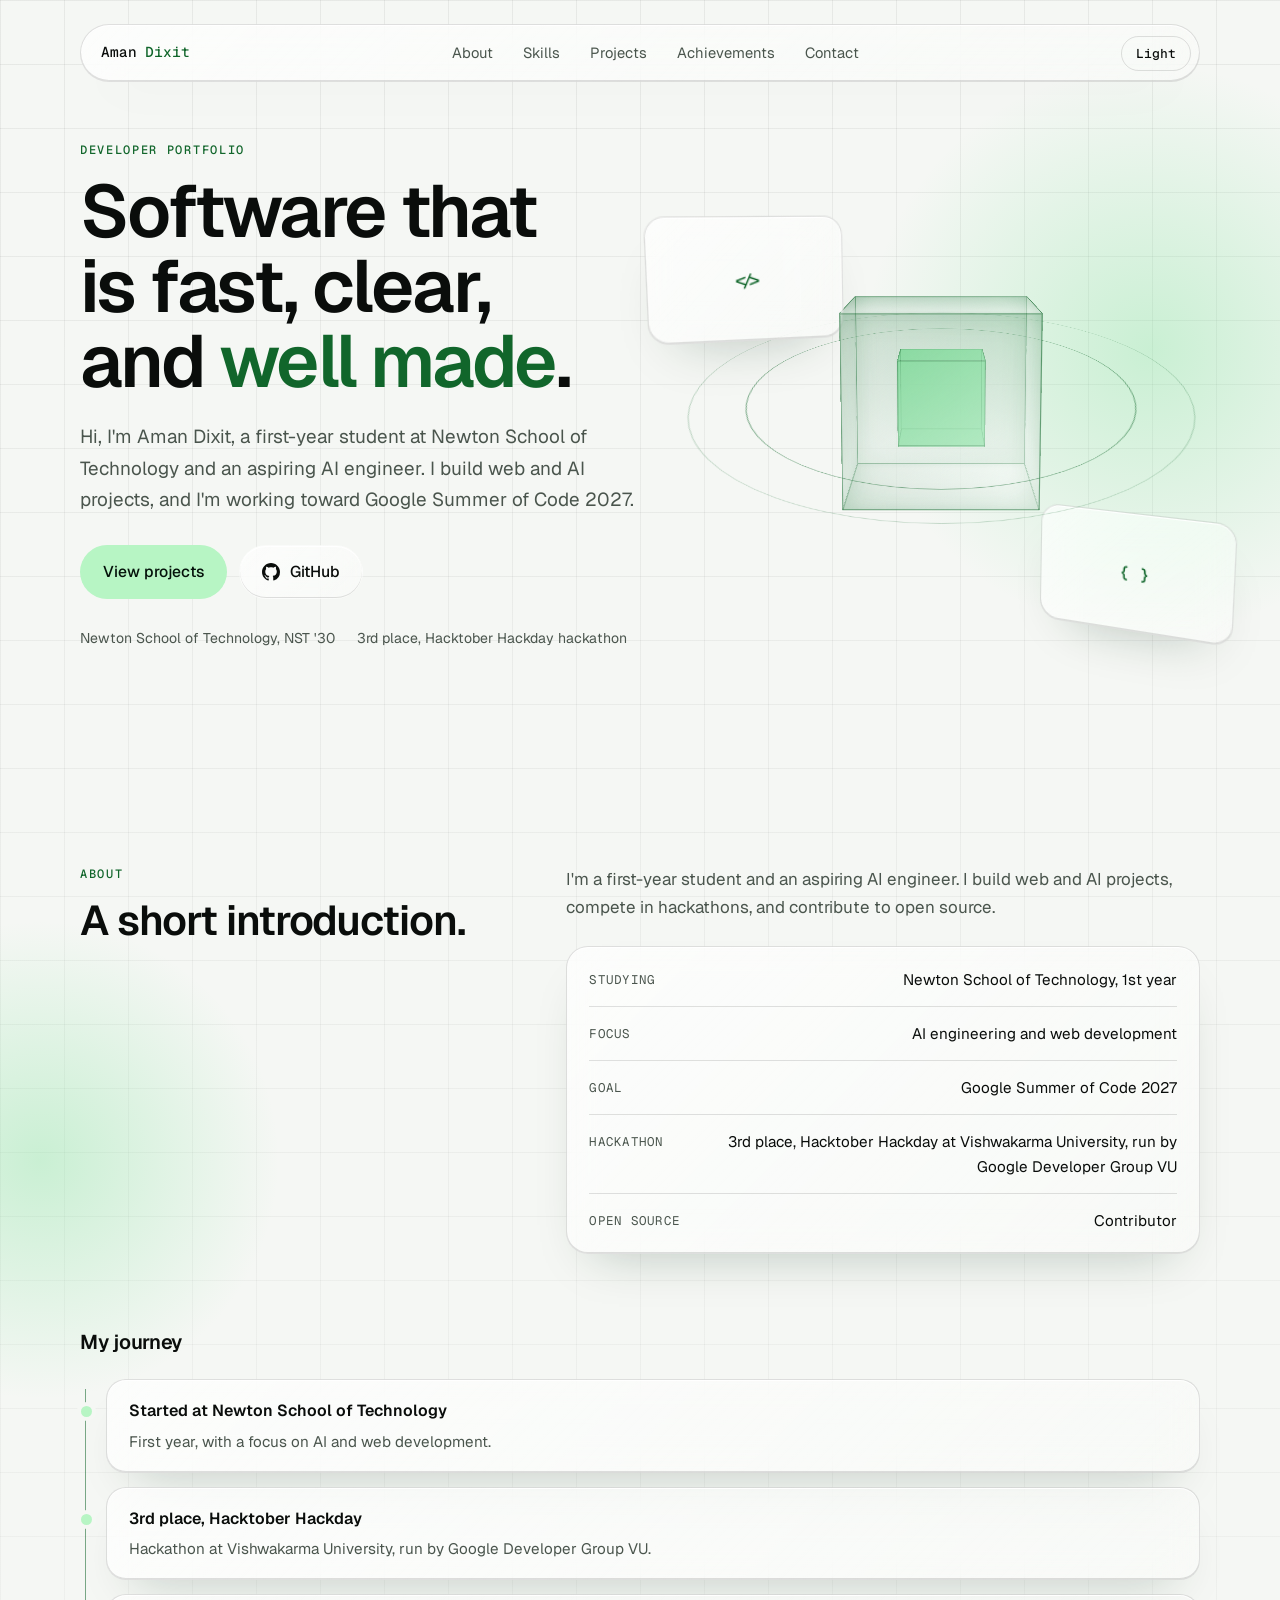
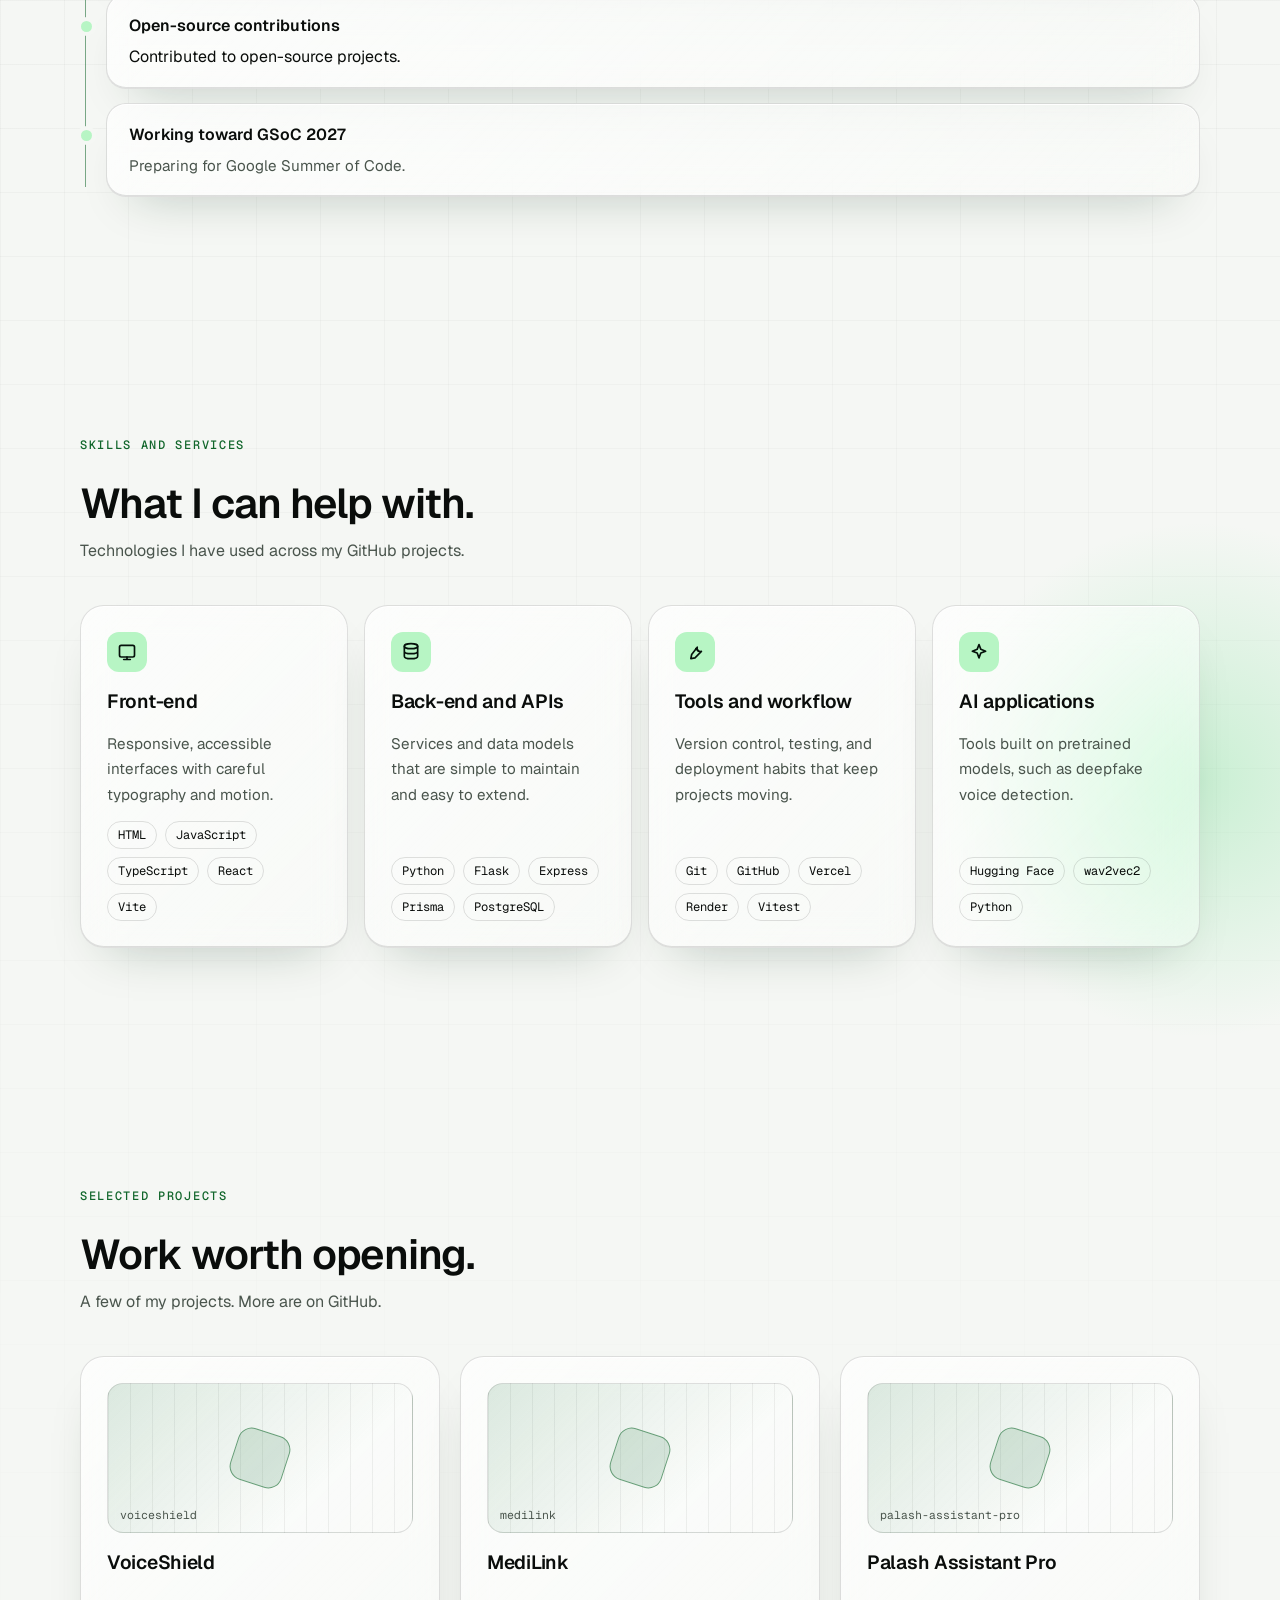
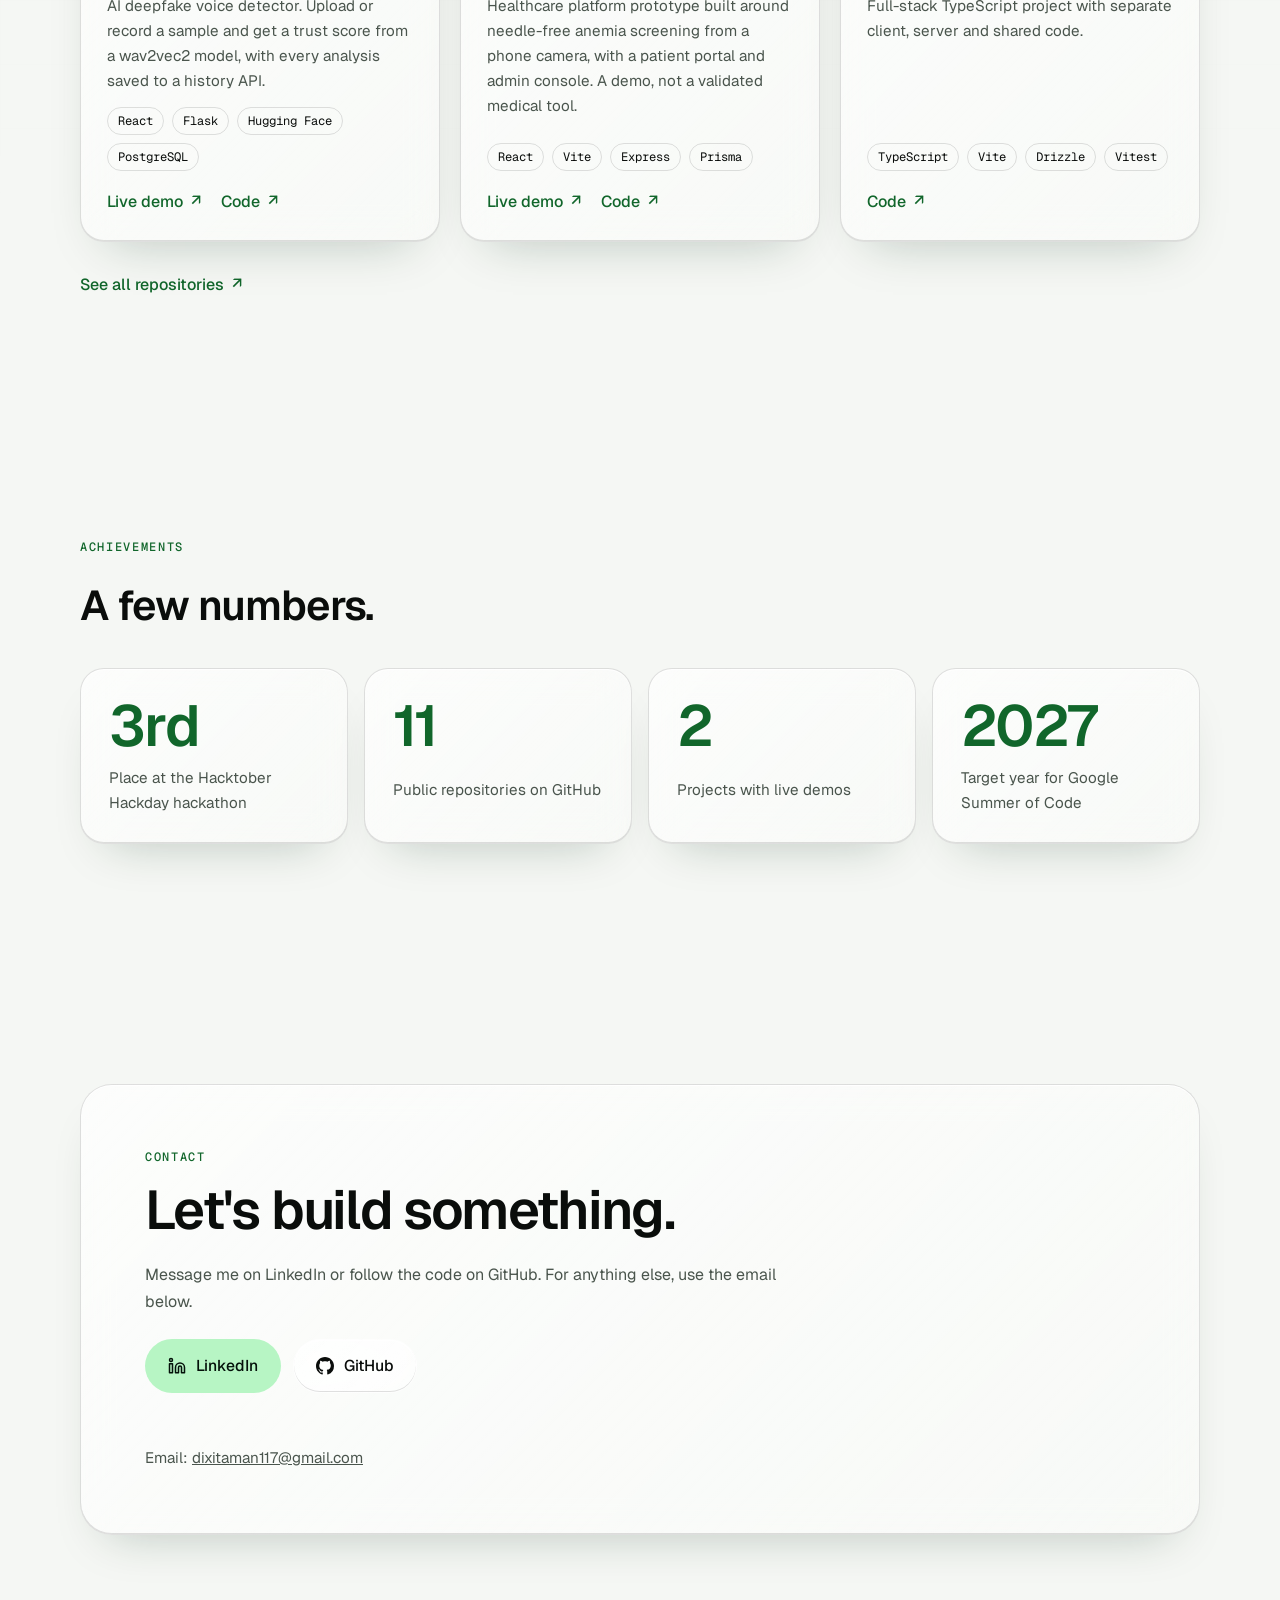
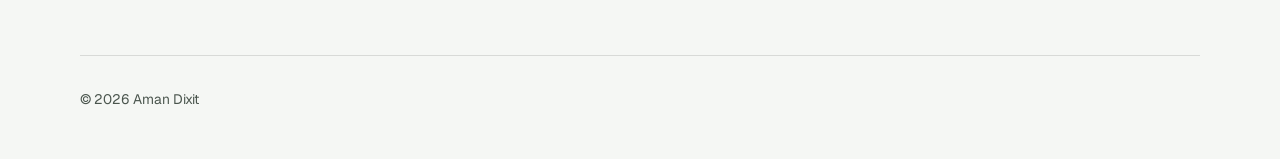
==== portfolio.html @ 1c00f81f "portfolio.html added" ====
<!doctype html><html><head><meta charset=utf8><meta name=viewport content="width=device-width,initial-scale=1,viewport-fit=cover"><style>:root{color-scheme:light;box-sizing:border-box;padding-top:env(safe-area-inset-top,0px);padding-bottom:env(safe-area-inset-bottom,0px)}html{scroll-padding-top:env(safe-area-inset-top,0px)}body{margin:0;padding:0;font:14px -apple-system,BlinkMacSystemFont,sans-serif;background:#fff;color:#000}img{max-width:100%}[hidden]:not([hidden=until-found i]){display:none!important}</style></head><body>
<title>am4ncodes Portfolio</title>
<meta name="claude:viewport-fit-sides" content="cover">
<link rel="preconnect" href="https://fonts.googleapis.com">
<link rel="preconnect" href="https://fonts.gstatic.com" crossorigin>
<link rel="stylesheet" href="https://fonts.googleapis.com/css2?family=Geist:wght@400;500;600;700&family=Geist+Mono:wght@400;500&display=swap">
<style>
/* Layout: sticky glass pill nav; hero with copy left and a 3D glass-cube scene right; then about, skills, projects, contact. Dark-first, light theme via tokens. */
:root{
  --bg:#060807; --fg:#f2f5f1; --muted:#a3ada5; --line:rgba(255,255,255,.1);
  --accent:#b7f5c4; --accent-ink:#b7f5c4; --on-accent:#04110a;
  --glass-a:rgba(255,255,255,.09); --glass-b:rgba(255,255,255,.03); --glass-line:rgba(255,255,255,.14);
  --glass-solid:#111513; --spec:rgba(255,255,255,.22); --shadow:rgba(0,0,0,.7);
  --cube-a:rgba(183,245,196,.16); --cube-b:rgba(255,255,255,.03); --edge:rgba(183,245,196,.6); --core:rgba(183,245,196,.5);
  --blob:rgba(183,245,196,.16); --grid:rgba(255,255,255,.045);
  --font-display:"Geist",system-ui,-apple-system,"Segoe UI",Roboto,sans-serif;
  --font-body:"Geist",system-ui,-apple-system,"Segoe UI",Roboto,sans-serif;
  --font-mono:"Geist Mono",ui-monospace,SFMono-Regular,Menlo,Consolas,monospace;
  color-scheme:dark;
}
@media (prefers-color-scheme: light){
  :root:not([data-theme="dark"]){
    --bg:#f5f7f4; --fg:#0a0d0b; --muted:#4a554d; --line:rgba(10,13,11,.12);
    --accent:#b7f5c4; --accent-ink:#11662b; --on-accent:#04110a;
    --glass-a:rgba(255,255,255,.72); --glass-b:rgba(255,255,255,.36); --glass-line:rgba(10,13,11,.12);
    --glass-solid:#ffffff; --spec:rgba(255,255,255,.95); --shadow:rgba(10,50,25,.28);
    --cube-a:rgba(20,110,50,.14); --cube-b:rgba(255,255,255,.55); --edge:rgba(17,102,43,.55); --core:rgba(120,225,150,.6);
    --blob:rgba(120,225,150,.35); --grid:rgba(10,13,11,.06);
    color-scheme:light;
  }
}
:root[data-theme="light"]{
  --bg:#f5f7f4; --fg:#0a0d0b; --muted:#4a554d; --line:rgba(10,13,11,.12);
  --accent:#b7f5c4; --accent-ink:#11662b; --on-accent:#04110a;
  --glass-a:rgba(255,255,255,.72); --glass-b:rgba(255,255,255,.36); --glass-line:rgba(10,13,11,.12);
  --glass-solid:#ffffff; --spec:rgba(255,255,255,.95); --shadow:rgba(10,50,25,.28);
  --cube-a:rgba(20,110,50,.14); --cube-b:rgba(255,255,255,.55); --edge:rgba(17,102,43,.55); --core:rgba(120,225,150,.6);
  --blob:rgba(120,225,150,.35); --grid:rgba(10,13,11,.06);
  color-scheme:light;
}

*,*::before,*::after{box-sizing:border-box}
html{scroll-padding-top:96px}
@media (prefers-reduced-motion:no-preference){html{scroll-behavior:smooth}}
body{
  margin:0; position:relative; background:var(--bg); color:var(--fg);
  font:400 1rem/1.65 var(--font-body); -webkit-font-smoothing:antialiased;
  padding-inline:max(16px,env(safe-area-inset-left,0px)) max(16px,env(safe-area-inset-right,0px));
  padding-block:0;
}
body::before{content:"";position:fixed;inset:0 0 auto;height:env(safe-area-inset-top,0px);background:var(--bg);z-index:10}
.wrap{max-width:1120px;margin-inline:auto}
a{color:inherit}
h1,h2,h3{font-family:var(--font-display);margin:0;text-wrap:balance}
p{margin:0}
:focus-visible{outline:2px solid var(--accent-ink);outline-offset:3px;border-radius:6px}
.skip{position:absolute;left:-999px;top:8px;background:var(--accent);color:var(--on-accent);padding:8px 14px;border-radius:8px;z-index:30;font-weight:600}
.skip:focus{left:16px}

/* Background depth */
.bg{position:absolute;inset:0;overflow:clip;z-index:-1;pointer-events:none}
.bg .grid{position:absolute;inset:0;
  background-image:linear-gradient(var(--grid) 1px,transparent 1px),linear-gradient(90deg,var(--grid) 1px,transparent 1px);
  background-size:64px 64px;-webkit-mask-image:linear-gradient(#000,transparent 70%);mask-image:linear-gradient(#000,transparent 70%)}
.blob{position:absolute;border-radius:50%;background:radial-gradient(circle,var(--blob),transparent 65%);translate:0 var(--py,0px)}
.blob.a{width:620px;height:620px;right:-180px;top:40px}
.blob.b{width:520px;height:520px;left:-220px;top:900px}
.blob.c{width:560px;height:560px;right:-200px;top:2100px}

/* Glass */
.glass{
  background:linear-gradient(135deg,var(--glass-a),var(--glass-b));
  border:1px solid var(--glass-line);
  -webkit-backdrop-filter:blur(18px) saturate(160%);backdrop-filter:blur(18px) saturate(160%);
  box-shadow:inset 0 1px 0 var(--spec),inset 0 -1px 0 rgba(0,0,0,.12),0 24px 50px -28px var(--shadow);
}
@supports not ((backdrop-filter:blur(1px)) or (-webkit-backdrop-filter:blur(1px))){.glass{background:var(--glass-solid)}}

/* Header */
header.site{position:sticky;top:calc(env(safe-area-inset-top,0px) + 12px);z-index:20;padding-top:12px}
.nav{display:flex;align-items:center;justify-content:space-between;gap:12px;padding:8px 8px 8px 20px;border-radius:999px;position:relative}
.brand{font-family:var(--font-mono);font-size:.9rem;font-weight:500;text-decoration:none;letter-spacing:-.01em}
.brand b{color:var(--accent-ink);font-weight:500}
.links{display:flex;align-items:center;gap:2px;list-style:none;margin:0;padding:0}
.links a{display:block;padding:8px 14px;border-radius:999px;text-decoration:none;font-size:.92rem;color:var(--muted);transition:color .2s,background .2s}
.links a:hover{color:var(--fg);background:var(--line)}
.tools{display:flex;gap:6px;align-items:center}
.pill{font:500 .8rem var(--font-mono);color:var(--fg);background:transparent;border:1px solid var(--line);border-radius:999px;padding:8px 14px;cursor:pointer;transition:background .2s,border-color .2s}
.pill:hover{background:var(--line);border-color:var(--glass-line)}
.menu{display:none}
@media (max-width:760px){
  .menu{display:inline-block}
  .links{display:none;position:absolute;left:0;right:0;top:calc(100% + 8px);flex-direction:column;align-items:stretch;padding:8px;border-radius:24px;
    background:linear-gradient(135deg,var(--glass-a),var(--glass-b)),var(--glass-solid);border:1px solid var(--glass-line);box-shadow:0 24px 50px -24px var(--shadow)}
  .links.open{display:flex}
  .links a{padding:12px 16px;font-size:1rem}
}

/* Shared type */
section{padding-block:clamp(64px,10vw,120px)}
.label{font:500 .75rem var(--font-mono);letter-spacing:.14em;text-transform:uppercase;color:var(--accent-ink);margin-bottom:16px;display:block}
h2{font-size:clamp(1.8rem,3.6vw,2.6rem);line-height:1.1;letter-spacing:-.025em;font-weight:600}
.lede{color:var(--muted);max-width:60ch}
.ph{font-family:var(--font-mono);font-size:.9em;color:var(--fg);border-bottom:1px dashed var(--muted);padding-bottom:1px;overflow-wrap:anywhere}

/* Hero */
.hero{padding-top:clamp(36px,6vw,72px);padding-bottom:clamp(48px,8vw,96px)}
.hero-grid{display:grid;grid-template-columns:minmax(0,1.05fr) minmax(0,.95fr);align-items:center;gap:32px}
@media (max-width:900px){.hero-grid{grid-template-columns:minmax(0,1fr)}}
h1{font-size:clamp(2.4rem,6.2vw,4.6rem);line-height:1.02;letter-spacing:-.035em;font-weight:600;margin-bottom:22px}
h1 em{font-style:normal;color:var(--accent-ink)}
.hero p.lede{font-size:clamp(1.02rem,1.5vw,1.18rem);margin-bottom:30px}
.cta{display:flex;flex-wrap:wrap;gap:12px;margin-bottom:28px}
.btn{display:inline-flex;align-items:center;gap:10px;padding:13px 22px;border-radius:999px;font-weight:500;font-size:.98rem;text-decoration:none;border:1px solid transparent;transition:transform .25s,box-shadow .25s,background .25s}
.btn svg{width:18px;height:18px;flex:none}
.btn.primary{background:var(--accent);color:var(--on-accent)}
.btn.primary:hover{transform:translateY(-2px);box-shadow:0 12px 30px -10px var(--accent)}
.btn.ghost{color:var(--fg)}
.btn.ghost:hover{transform:translateY(-2px);background:var(--line)}
.meta{display:flex;flex-wrap:wrap;gap:10px 22px;font-size:.88rem;color:var(--muted)}

/* 3D scene */
.stage{--s:clamp(120px,19vw,184px);position:relative;height:clamp(300px,46vw,470px);perspective:1100px;display:grid;place-items:center;translate:0 var(--py,0px)}
.scene{position:absolute;inset:0;transform-style:preserve-3d;
  transform:rotateX(calc(-10deg + var(--rx,0deg))) rotateY(var(--ry,0deg));transition:transform .35s ease-out}
.cube{position:absolute;inset:0;margin:auto;width:var(--s);height:var(--s);transform-style:preserve-3d;animation:spin 26s linear infinite}
.cube.core{width:calc(var(--s)*.46);height:calc(var(--s)*.46);animation-name:spin-rev;animation-duration:18s}
.face{position:absolute;inset:0;border:1px solid var(--edge);background:linear-gradient(145deg,var(--cube-a),var(--cube-b));box-shadow:inset 0 0 28px var(--cube-a)}
.core .face{background:var(--core);border-color:var(--edge);box-shadow:none}
.f1{transform:translateZ(calc(var(--s)/2))}
.f2{transform:rotateY(180deg) translateZ(calc(var(--s)/2))}
.f3{transform:rotateY(90deg) translateZ(calc(var(--s)/2))}
.f4{transform:rotateY(-90deg) translateZ(calc(var(--s)/2))}
.f5{transform:rotateX(90deg) translateZ(calc(var(--s)/2))}
.f6{transform:rotateX(-90deg) translateZ(calc(var(--s)/2))}
.core .f1{transform:translateZ(calc(var(--s)*.23))}
.core .f2{transform:rotateY(180deg) translateZ(calc(var(--s)*.23))}
.core .f3{transform:rotateY(90deg) translateZ(calc(var(--s)*.23))}
.core .f4{transform:rotateY(-90deg) translateZ(calc(var(--s)*.23))}
.core .f5{transform:rotateX(90deg) translateZ(calc(var(--s)*.23))}
.core .f6{transform:rotateX(-90deg) translateZ(calc(var(--s)*.23))}
.ring{position:absolute;inset:0;margin:auto;border-radius:50%;border:1px solid var(--edge);transform:rotateX(76deg);animation:ring 14s ease-in-out infinite alternate}
.ring.r1{width:calc(var(--s)*2.1);height:calc(var(--s)*2.1)}
.ring.r2{width:calc(var(--s)*2.7);height:calc(var(--s)*2.7);opacity:.45;animation-duration:20s;animation-direction:alternate-reverse}
.slab{position:absolute;display:grid;place-items:center;border-radius:18px;font:500 .95rem var(--font-mono);color:var(--accent-ink);width:calc(var(--s)*.95);height:calc(var(--s)*.6)}
.slab.s1{left:0;top:12%;transform:translateZ(110px) rotateY(22deg)}
.slab.s2{right:0;bottom:10%;transform:translateZ(150px) rotateY(-24deg)}
@keyframes spin{from{transform:rotateX(-22deg) rotateY(0)}to{transform:rotateX(-22deg) rotateY(360deg)}}
@keyframes spin-rev{from{transform:rotateX(18deg) rotateY(360deg)}to{transform:rotateX(18deg) rotateY(0)}}
@keyframes ring{from{transform:rotateX(76deg) rotateZ(0)}to{transform:rotateX(70deg) rotateZ(40deg)}}

/* About */
.about{display:grid;grid-template-columns:minmax(0,.8fr) minmax(0,1.2fr);gap:clamp(24px,5vw,72px);align-items:start}
@media (max-width:820px){.about{grid-template-columns:minmax(0,1fr)}}
.about .lede{margin-bottom:24px;font-size:1.06rem}
.facts{display:grid;gap:0;margin:0;padding:6px 22px;border-radius:22px;list-style:none}
.facts li{display:flex;justify-content:space-between;gap:16px;padding:14px 0;border-bottom:1px solid var(--line);font-size:.95rem}
.facts li:last-child{border-bottom:0}
.facts span:first-child{color:var(--muted);font-family:var(--font-mono);font-size:.78rem;letter-spacing:.1em;text-transform:uppercase;padding-top:3px}
.facts span:last-child{text-align:right;min-width:0}

/* Skills */
.head{display:grid;gap:12px;margin-bottom:40px}
.cards{display:grid;grid-template-columns:repeat(auto-fit,minmax(min(100%,240px),1fr));gap:16px}
.card{padding:26px;border-radius:24px;display:flex;flex-direction:column;gap:14px;min-width:0}
.card h3{font-size:1.2rem;font-weight:600;letter-spacing:-.015em}
.card p{color:var(--muted);font-size:.95rem}
.tags{display:flex;flex-wrap:wrap;gap:8px;margin-top:auto}
.tag{font:400 .76rem var(--font-mono);padding:5px 10px;border-radius:999px;border:1px solid var(--glass-line);color:var(--fg)}
.ico{width:40px;height:40px;border-radius:12px;display:grid;place-items:center;background:var(--accent);color:var(--on-accent)}
.ico svg{width:20px;height:20px}

/* Projects */
.projects{display:grid;grid-template-columns:repeat(auto-fit,minmax(min(100%,300px),1fr));gap:20px}
.tilt{--tx:0deg;--ty:0deg;position:relative;overflow:hidden;transform:perspective(900px) rotateX(var(--tx)) rotateY(var(--ty));transition:transform .25s ease-out,border-color .25s}
.tilt::after{content:"";position:absolute;inset:0;pointer-events:none;opacity:0;transition:opacity .25s;
  background:radial-gradient(260px circle at var(--mx,50%) var(--my,50%),var(--blob),transparent 70%)}
.tilt:hover{border-color:var(--edge)}
.tilt:hover::after{opacity:1}
.thumb{height:150px;border-radius:16px;border:1px solid var(--line);position:relative;overflow:hidden;
  background:linear-gradient(135deg,var(--cube-a),transparent 70%),repeating-linear-gradient(90deg,var(--grid) 0 1px,transparent 1px 22px)}
.thumb::before{content:"";position:absolute;left:50%;top:50%;width:54px;height:54px;margin:-27px 0 0 -27px;border:1px solid var(--edge);border-radius:14px;transform:rotate(18deg);background:var(--cube-a)}
.thumb span{position:absolute;left:12px;bottom:10px;font:400 .72rem var(--font-mono);color:var(--muted)}
.plinks{display:flex;flex-wrap:wrap;gap:6px 20px;margin-top:2px}
.link{display:inline-flex;gap:8px;align-items:center;font-weight:500;text-decoration:none;color:var(--accent-ink);margin-top:2px}
.link:hover{text-decoration:underline;text-underline-offset:4px}
.more{margin-top:28px}

/* Journey */
.journey{margin-top:clamp(40px,6vw,72px)}
.journey h3{font-size:1.25rem;font-weight:600;letter-spacing:-.015em;margin-bottom:20px}
.timeline{list-style:none;margin:0;padding:0 0 0 26px;display:grid;gap:14px;position:relative}
.timeline::before{content:"";position:absolute;left:5px;top:10px;bottom:10px;width:1px;background:var(--edge)}
.timeline li{position:relative;padding:18px 22px;border-radius:20px;display:grid;gap:4px;min-width:0}
.timeline li::before{content:"";position:absolute;left:-26px;top:26px;width:11px;height:11px;border-radius:50%;background:var(--accent);box-shadow:0 0 0 4px var(--bg)}
.timeline b{font-weight:600}
.timeline span{color:var(--muted);font-size:.95rem}

/* Achievements */
.stats{display:grid;grid-template-columns:repeat(auto-fit,minmax(min(100%,220px),1fr));gap:16px}
.stat{padding:28px;border-radius:24px;display:grid;gap:10px;min-width:0}
.stat b{font:600 clamp(2.4rem,5vw,3.6rem)/1 var(--font-display);letter-spacing:-.03em;color:var(--accent-ink)}
.stat span{color:var(--muted);font-size:.95rem}

/* Contact */
.contact{padding:clamp(32px,6vw,64px);border-radius:32px;display:grid;gap:24px}
.contact h2{font-size:clamp(2rem,5vw,3.4rem);letter-spacing:-.03em;line-height:1.05}
.mail{font-size:.95rem;color:var(--muted)}
footer{padding-block:32px 48px;border-top:1px solid var(--line);display:flex;flex-wrap:wrap;gap:8px 24px;justify-content:space-between;color:var(--muted);font-size:.86rem}

@media (prefers-reduced-motion:reduce){
  *,*::before,*::after{animation:none!important;transition:none!important;scroll-behavior:auto!important}
  .cube{transform:rotateX(-22deg) rotateY(35deg)}
  .cube.core{transform:rotateX(18deg) rotateY(-20deg)}
  .ring{transform:rotateX(76deg)}
  .blob,.stage{translate:none}
}
</style>

<a class="skip" href="#main">Skip to content</a>
<div class="bg" aria-hidden="true">
  <div class="grid"></div>
  <div class="blob a" data-depth="-0.12"></div>
  <div class="blob b" data-depth="-0.08"></div>
  <div class="blob c" data-depth="-0.05"></div>
</div>

<div class="wrap">
  <header class="site">
    <nav class="nav glass" aria-label="Primary">
      <a class="brand" href="#top" aria-label="Aman Dixit, back to top">Aman <b>Dixit</b></a>
      <ul class="links" id="links">
        <li><a href="#about">About</a></li>
        <li><a href="#skills">Skills</a></li>
        <li><a href="#projects">Projects</a></li>
        <li><a href="#achievements">Achievements</a></li>
        <li><a href="#contact">Contact</a></li>
      </ul>
      <div class="tools">
        <button class="pill" id="theme" type="button" aria-label="Switch color theme"><span>Dark</span></button>
        <button class="pill menu" id="menu" type="button" aria-expanded="false" aria-controls="links">Menu</button>
      </div>
    </nav>
  </header>

  <main id="main">
    <section class="hero" id="top">
      <div class="hero-grid">
        <div>
          <span class="label">Developer portfolio</span>
          <h1>Software that is fast, clear, and <em>well made</em>.</h1>
          <p class="lede">Hi, I'm Aman Dixit, a first-year student at Newton School of Technology and an aspiring AI engineer. I build web and AI projects, and I'm working toward Google Summer of Code 2027.</p>
          <div class="cta">
            <a class="btn primary" href="#projects">View projects</a>
            <a class="btn ghost glass" href="https://github.com/am4ndixit" target="_blank" rel="noopener noreferrer">
              <svg viewBox="0 0 16 16" fill="currentColor" aria-hidden="true"><path d="M8 0C3.58 0 0 3.58 0 8c0 3.54 2.29 6.53 5.47 7.59.4.07.55-.17.55-.38 0-.19-.01-.82-.01-1.49-2.01.37-2.53-.49-2.69-.94-.09-.23-.48-.94-.82-1.13-.28-.15-.68-.52-.01-.53.63-.01 1.08.58 1.23.82.72 1.21 1.87.87 2.33.66.07-.52.28-.87.51-1.07-1.78-.2-3.64-.89-3.64-3.95 0-.87.31-1.59.82-2.15-.08-.2-.36-1.02.08-2.12 0 0 .67-.21 2.2.82.64-.18 1.32-.27 2-.27.68 0 1.36.09 2 .27 1.53-1.04 2.2-.82 2.2-.82.44 1.1.16 1.92.08 2.12.51.56.82 1.27.82 2.15 0 3.07-1.87 3.75-3.65 3.95.29.25.54.73.54 1.48 0 1.07-.01 1.93-.01 2.2 0 .21.15.46.55.38A8.013 8.013 0 0016 8c0-4.42-3.58-8-8-8z"/></svg>
              GitHub
            </a>
          </div>
          <div class="meta">
            <span>Newton School of Technology, NST '30</span>
            <span>3rd place, Hacktober Hackday hackathon</span>
          </div>
        </div>

        <div class="stage" data-depth="0.06" aria-hidden="true">
          <div class="scene">
            <div class="ring r2"></div>
            <div class="ring r1"></div>
            <div class="cube">
              <div class="face f1"></div><div class="face f2"></div><div class="face f3"></div>
              <div class="face f4"></div><div class="face f5"></div><div class="face f6"></div>
            </div>
            <div class="cube core">
              <div class="face f1"></div><div class="face f2"></div><div class="face f3"></div>
              <div class="face f4"></div><div class="face f5"></div><div class="face f6"></div>
            </div>
            <div class="slab s1 glass">&lt;/&gt;</div>
            <div class="slab s2 glass">{ }</div>
          </div>
        </div>
      </div>
    </section>

    <section id="about">
      <div class="about">
        <div>
          <span class="label">About</span>
          <h2>A short introduction.</h2>
        </div>
        <div>
          <p class="lede">I'm a first-year student and an aspiring AI engineer. I build web and AI projects, compete in hackathons, and contribute to open source.</p>
          <ul class="facts glass">
            <li><span>Studying</span><span>Newton School of Technology, 1st year</span></li>
            <li><span>Focus</span><span>AI engineering and web development</span></li>
            <li><span>Goal</span><span>Google Summer of Code 2027</span></li>
            <li><span>Hackathon</span><span>3rd place, Hacktober Hackday at Vishwakarma University, run by Google Developer Group VU</span></li>
            <li><span>Open source</span><span>Contributor</span></li>
          </ul>
        </div>
      </div>
      <div class="journey">
        <h3>My journey</h3>
        <ol class="timeline">
          <li class="glass"><b>Started at Newton School of Technology</b><span>First year, with a focus on AI and web development.</span></li>
          <li class="glass"><b>3rd place, Hacktober Hackday</b><span>Hackathon at Vishwakarma University, run by Google Developer Group VU.</span></li>
          <li class="glass"><b>Open-source contributions</b>Contributed to open-source projects.</li>
          <li class="glass"><b>Working toward GSoC 2027</b><span>Preparing for Google Summer of Code.</span></li>
        </ol>
      </div>
    </section>

    <section id="skills">
      <div class="head">
        <span class="label">Skills and services</span>
        <h2>What I can help with.</h2>
        <p class="lede">Technologies I have used across my GitHub projects.</p>
      </div>
      <div class="cards">
        <article class="card glass">
          <div class="ico" aria-hidden="true"><svg viewBox="0 0 24 24" fill="none" stroke="currentColor" stroke-width="2" stroke-linecap="round" stroke-linejoin="round"><rect x="3" y="4" width="18" height="14" rx="2"/><path d="M8 21h8M12 18v3"/></svg></div>
          <h3>Front-end</h3>
          <p>Responsive, accessible interfaces with careful typography and motion.</p>
          <div class="tags"><span class="tag">HTML</span><span class="tag">JavaScript</span><span class="tag">TypeScript</span><span class="tag">React</span><span class="tag">Vite</span></div>
        </article>
        <article class="card glass">
          <div class="ico" aria-hidden="true"><svg viewBox="0 0 24 24" fill="none" stroke="currentColor" stroke-width="2" stroke-linecap="round" stroke-linejoin="round"><ellipse cx="12" cy="5" rx="8" ry="3"/><path d="M4 5v6c0 1.7 3.6 3 8 3s8-1.3 8-3V5M4 11v6c0 1.7 3.6 3 8 3s8-1.3 8-3v-6"/></svg></div>
          <h3>Back-end and APIs</h3>
          <p>Services and data models that are simple to maintain and easy to extend.</p>
          <div class="tags"><span class="tag">Python</span><span class="tag">Flask</span><span class="tag">Express</span><span class="tag">Prisma</span><span class="tag">PostgreSQL</span></div>
        </article>
        <article class="card glass">
          <div class="ico" aria-hidden="true"><svg viewBox="0 0 24 24" fill="none" stroke="currentColor" stroke-width="2" stroke-linecap="round" stroke-linejoin="round"><path d="M14.7 6.3a4 4 0 005 5L12 19l-5 1 1-5z"/><path d="M13 8l3 3"/></svg></div>
          <h3>Tools and workflow</h3>
          <p>Version control, testing, and deployment habits that keep projects moving.</p>
          <div class="tags"><span class="tag">Git</span><span class="tag">GitHub</span><span class="tag">Vercel</span><span class="tag">Render</span><span class="tag">Vitest</span></div>
        </article>
        <article class="card glass">
          <div class="ico" aria-hidden="true"><svg viewBox="0 0 24 24" fill="none" stroke="currentColor" stroke-width="2" stroke-linecap="round" stroke-linejoin="round"><path d="M12 3l2.2 5.8L20 11l-5.8 2.2L12 19l-2.2-5.8L4 11l5.8-2.2z"/></svg></div>
          <h3>AI applications</h3>
          <p>Tools built on pretrained models, such as deepfake voice detection.</p>
          <div class="tags"><span class="tag">Hugging Face</span><span class="tag">wav2vec2</span><span class="tag">Python</span></div>
        </article>
      </div>
    </section>

    <section id="projects">
      <div class="head">
        <span class="label">Selected projects</span>
        <h2>Work worth opening.</h2>
        <p class="lede">A few of my projects. More are on GitHub.</p>
      </div>
      <div class="projects">
        <article class="card glass tilt">
          <div class="thumb" aria-hidden="true"><span>voiceshield</span></div>
          <h3>VoiceShield</h3>
          <p>AI deepfake voice detector. Upload or record a sample and get a trust score from a wav2vec2 model, with every analysis saved to a history API.</p>
          <div class="tags"><span class="tag">React</span><span class="tag">Flask</span><span class="tag">Hugging Face</span><span class="tag">PostgreSQL</span></div>
          <div class="plinks"><a class="link" href="https://voiceshield-phi.vercel.app" target="_blank" rel="noopener noreferrer">Live demo <span aria-hidden="true">↗</span></a><a class="link" href="https://github.com/am4ndixit/voiceshield" target="_blank" rel="noopener noreferrer">Code <span aria-hidden="true">↗</span></a></div>
        </article>
        <article class="card glass tilt">
          <div class="thumb" aria-hidden="true"><span>medilink</span></div>
          <h3>MediLink</h3>
          <p>Healthcare platform prototype built around needle-free anemia screening from a phone camera, with a patient portal and admin console. A demo, not a validated medical tool.</p>
          <div class="tags"><span class="tag">React</span><span class="tag">Vite</span><span class="tag">Express</span><span class="tag">Prisma</span></div>
          <div class="plinks"><a class="link" href="https://medilink-swart.vercel.app" target="_blank" rel="noopener noreferrer">Live demo <span aria-hidden="true">↗</span></a><a class="link" href="https://github.com/am4ndixit/medilink" target="_blank" rel="noopener noreferrer">Code <span aria-hidden="true">↗</span></a></div>
        </article>
        <article class="card glass tilt">
          <div class="thumb" aria-hidden="true"><span>palash-assistant-pro</span></div>
          <h3>Palash Assistant Pro</h3>
          <p>Full-stack TypeScript project with separate client, server and shared code.</p>
          <div class="tags"><span class="tag">TypeScript</span><span class="tag">Vite</span><span class="tag">Drizzle</span><span class="tag">Vitest</span></div>
          <div class="plinks"><a class="link" href="https://github.com/am4ndixit/palash-assistant-pro" target="_blank" rel="noopener noreferrer">Code <span aria-hidden="true">↗</span></a></div>
        </article>
        </div>
      <p class="more"><a class="link" href="https://github.com/am4ndixit?tab=repositories" target="_blank" rel="noopener noreferrer">See all repositories <span aria-hidden="true">↗</span></a></p>
    </section>

    <section id="achievements">
      <div class="head">
        <span class="label">Achievements</span>
        <h2>A few numbers.</h2>
      </div>
      <div class="stats">
        <div class="stat glass"><b>3rd</b><span>Place at the Hacktober Hackday hackathon</span></div>
        <div class="stat glass"><b>11</b><span>Public repositories on GitHub</span></div>
        <div class="stat glass"><b>2</b><span>Projects with live demos</span></div>
        <div class="stat glass"><b>2027</b><span>Target year for Google Summer of Code</span></div>
      </div>
    </section>

    <section id="contact">
      <div class="contact glass">
        <div>
          <span class="label">Contact</span>
          <h2>Let's build something.</h2>
        </div>
        <p class="lede">Message me on LinkedIn or follow the code on GitHub. For anything else, use the email below.</p>
        <div class="cta">
          <a class="btn primary" href="https://linkedin.com/in/am4ncodes" target="_blank" rel="noopener noreferrer">
            <svg viewBox="0 0 24 24" fill="none" stroke="currentColor" stroke-width="2" stroke-linecap="round" stroke-linejoin="round" aria-hidden="true"><path d="M16 8a6 6 0 016 6v7h-4v-7a2 2 0 00-2-2 2 2 0 00-2 2v7h-4v-7a6 6 0 016-6z"/><rect x="2" y="9" width="4" height="12"/><circle cx="4" cy="4" r="2"/></svg>
            LinkedIn
          </a>
          <a class="btn ghost glass" href="https://github.com/am4ndixit" target="_blank" rel="noopener noreferrer">
            <svg viewBox="0 0 16 16" fill="currentColor" aria-hidden="true"><path d="M8 0C3.58 0 0 3.58 0 8c0 3.54 2.29 6.53 5.47 7.59.4.07.55-.17.55-.38 0-.19-.01-.82-.01-1.49-2.01.37-2.53-.49-2.69-.94-.09-.23-.48-.94-.82-1.13-.28-.15-.68-.52-.01-.53.63-.01 1.08.58 1.23.82.72 1.21 1.87.87 2.33.66.07-.52.28-.87.51-1.07-1.78-.2-3.64-.89-3.64-3.95 0-.87.31-1.59.82-2.15-.08-.2-.36-1.02.08-2.12 0 0 .67-.21 2.2.82.64-.18 1.32-.27 2-.27.68 0 1.36.09 2 .27 1.53-1.04 2.2-.82 2.2-.82.44 1.1.16 1.92.08 2.12.51.56.82 1.27.82 2.15 0 3.07-1.87 3.75-3.65 3.95.29.25.54.73.54 1.48 0 1.07-.01 1.93-.01 2.2 0 .21.15.46.55.38A8.013 8.013 0 0016 8c0-4.42-3.58-8-8-8z"/></svg>
            GitHub
          </a>
        </div>
        <p class="mail">Email: <a href="mailto:dixitaman117@gmail.com">dixitaman117@gmail.com</a></p>
      </div>
    </section>
  </main>

  <footer>
    <span>© 2026 Aman Dixit</span>
  </footer>
</div>

<script>
(function(){
  var root=document.documentElement;
  var rm=window.matchMedia('(prefers-reduced-motion: reduce)');

  /* Theme toggle */
  var tbtn=document.getElementById('theme');
  function current(){
    var a=root.getAttribute('data-theme');
    if(a) return a;
    return window.matchMedia('(prefers-color-scheme: light)').matches?'light':'dark';
  }
  function sync(){
    var c=current();
    tbtn.firstElementChild.textContent=c==='light'?'Light':'Dark';
    tbtn.setAttribute('aria-label','Switch color theme, currently '+c);
  }
  try{var saved=localStorage.getItem('theme'); if(saved==='light'||saved==='dark') root.setAttribute('data-theme',saved);}catch(e){}
  tbtn.addEventListener('click',function(){
    var n=current()==='dark'?'light':'dark';
    root.setAttribute('data-theme',n);
    try{localStorage.setItem('theme',n);}catch(e){}
    sync();
  });
  sync();

  /* Mobile menu */
  var menu=document.getElementById('menu'), links=document.getElementById('links');
  function setMenu(open){links.classList.toggle('open',open);menu.setAttribute('aria-expanded',String(open));}
  menu.addEventListener('click',function(){setMenu(!links.classList.contains('open'));});
  links.addEventListener('click',function(e){if(e.target.closest('a')) setMenu(false);});
  document.addEventListener('keydown',function(e){if(e.key==='Escape') setMenu(false);});

  /* Scroll parallax */
  var deps=[].slice.call(document.querySelectorAll('[data-depth]'));
  var ticking=false;
  function frame(){
    ticking=false;
    if(rm.matches){deps.forEach(function(el){el.style.removeProperty('--py');});return;}
    var y=window.scrollY||0;
    deps.forEach(function(el){el.style.setProperty('--py',(y*parseFloat(el.getAttribute('data-depth'))).toFixed(1)+'px');});
  }
  window.addEventListener('scroll',function(){if(!ticking){ticking=true;requestAnimationFrame(frame);}},{passive:true});
  if(rm.addEventListener) rm.addEventListener('change',frame);
  frame();

  /* Hero pointer tilt */
  var hero=document.querySelector('.hero'), scene=document.querySelector('.scene');
  hero.addEventListener('pointermove',function(e){
    if(rm.matches||e.pointerType==='touch') return;
    var r=hero.getBoundingClientRect();
    var x=(e.clientX-r.left)/r.width-.5, y=(e.clientY-r.top)/r.height-.5;
    scene.style.setProperty('--ry',(x*22).toFixed(1)+'deg');
    scene.style.setProperty('--rx',(-y*16).toFixed(1)+'deg');
  });
  hero.addEventListener('pointerleave',function(){
    scene.style.setProperty('--ry','0deg');scene.style.setProperty('--rx','0deg');
  });

  /* Project card tilt */
  [].forEach.call(document.querySelectorAll('.tilt'),function(c){
    c.addEventListener('pointermove',function(e){
      if(rm.matches||e.pointerType!=='mouse') return;
      var r=c.getBoundingClientRect();
      var x=(e.clientX-r.left)/r.width-.5, y=(e.clientY-r.top)/r.height-.5;
      c.style.setProperty('--tx',(-y*6).toFixed(2)+'deg');
      c.style.setProperty('--ty',(x*8).toFixed(2)+'deg');
      c.style.setProperty('--mx',((x+.5)*100).toFixed(0)+'%');
      c.style.setProperty('--my',((y+.5)*100).toFixed(0)+'%');
    });
    c.addEventListener('pointerleave',function(){
      c.style.setProperty('--tx','0deg');c.style.setProperty('--ty','0deg');
    });
  });
})();
</script>

</body></html>
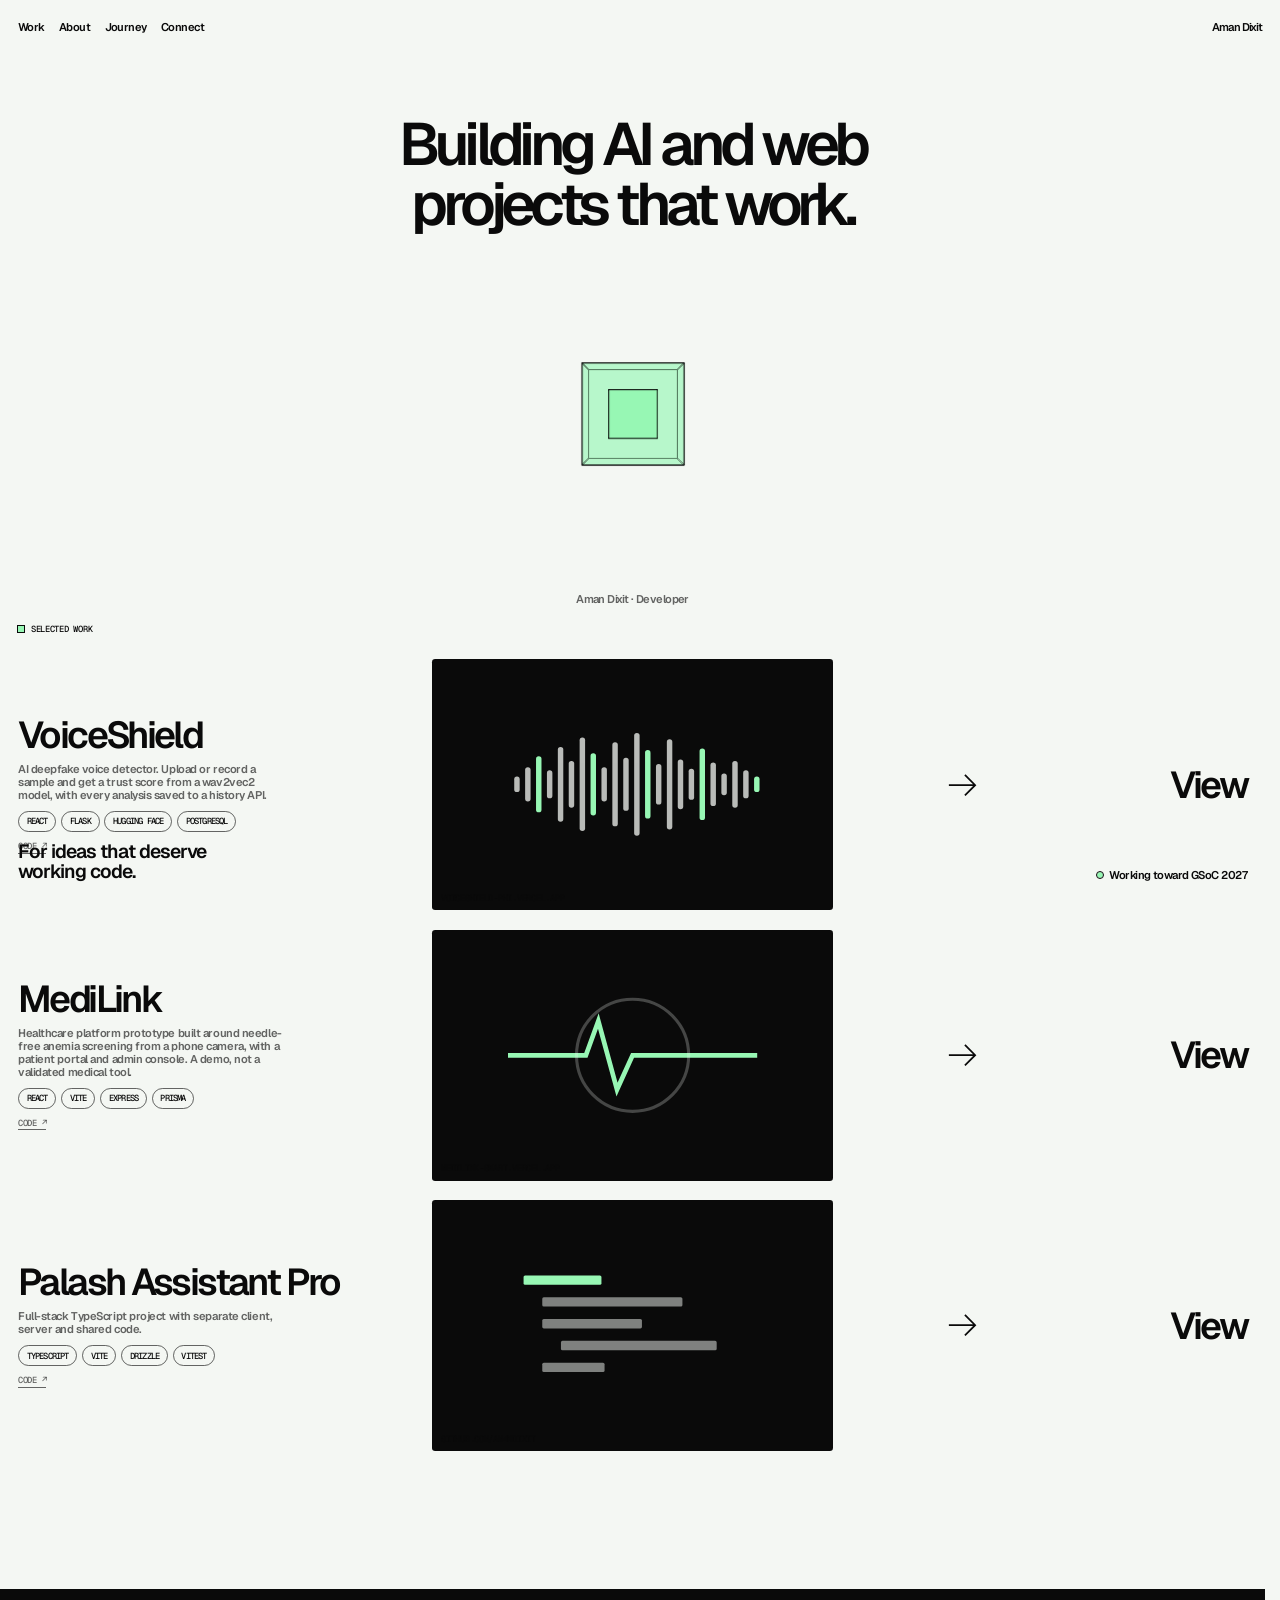
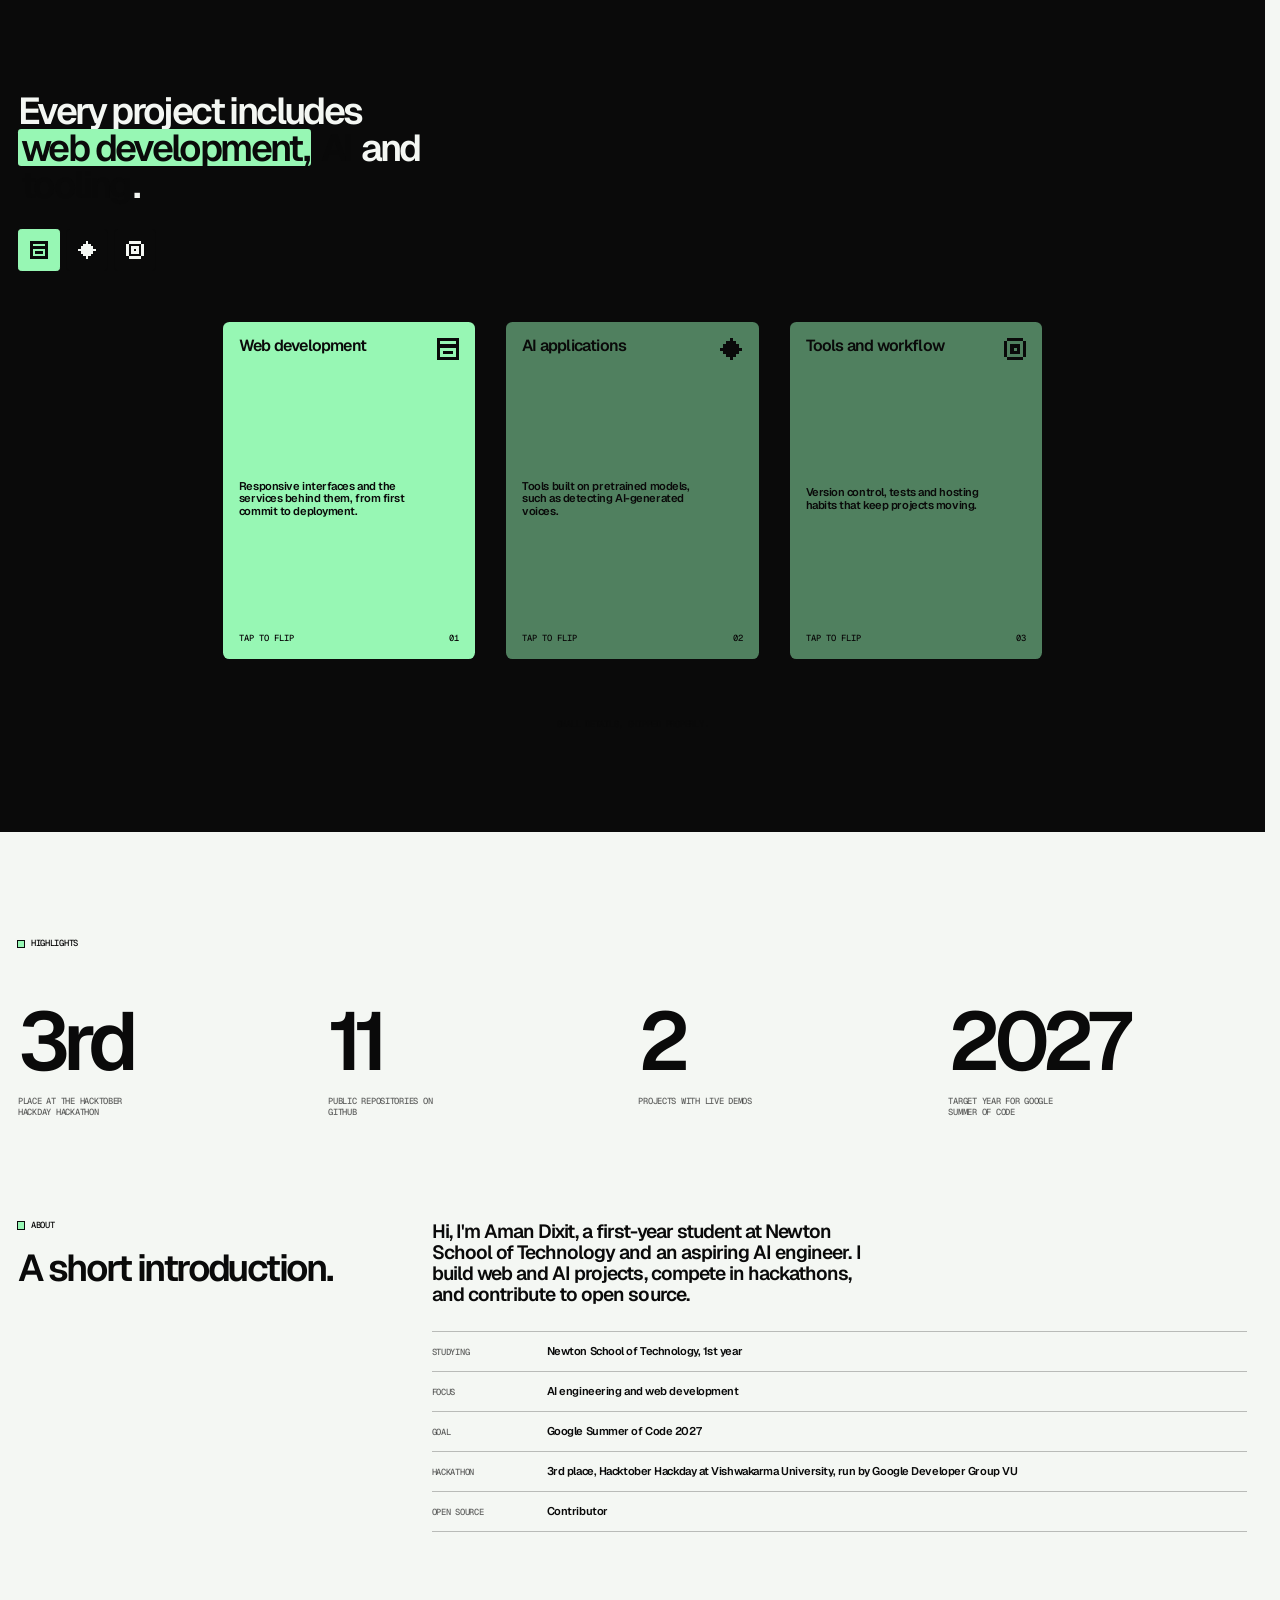
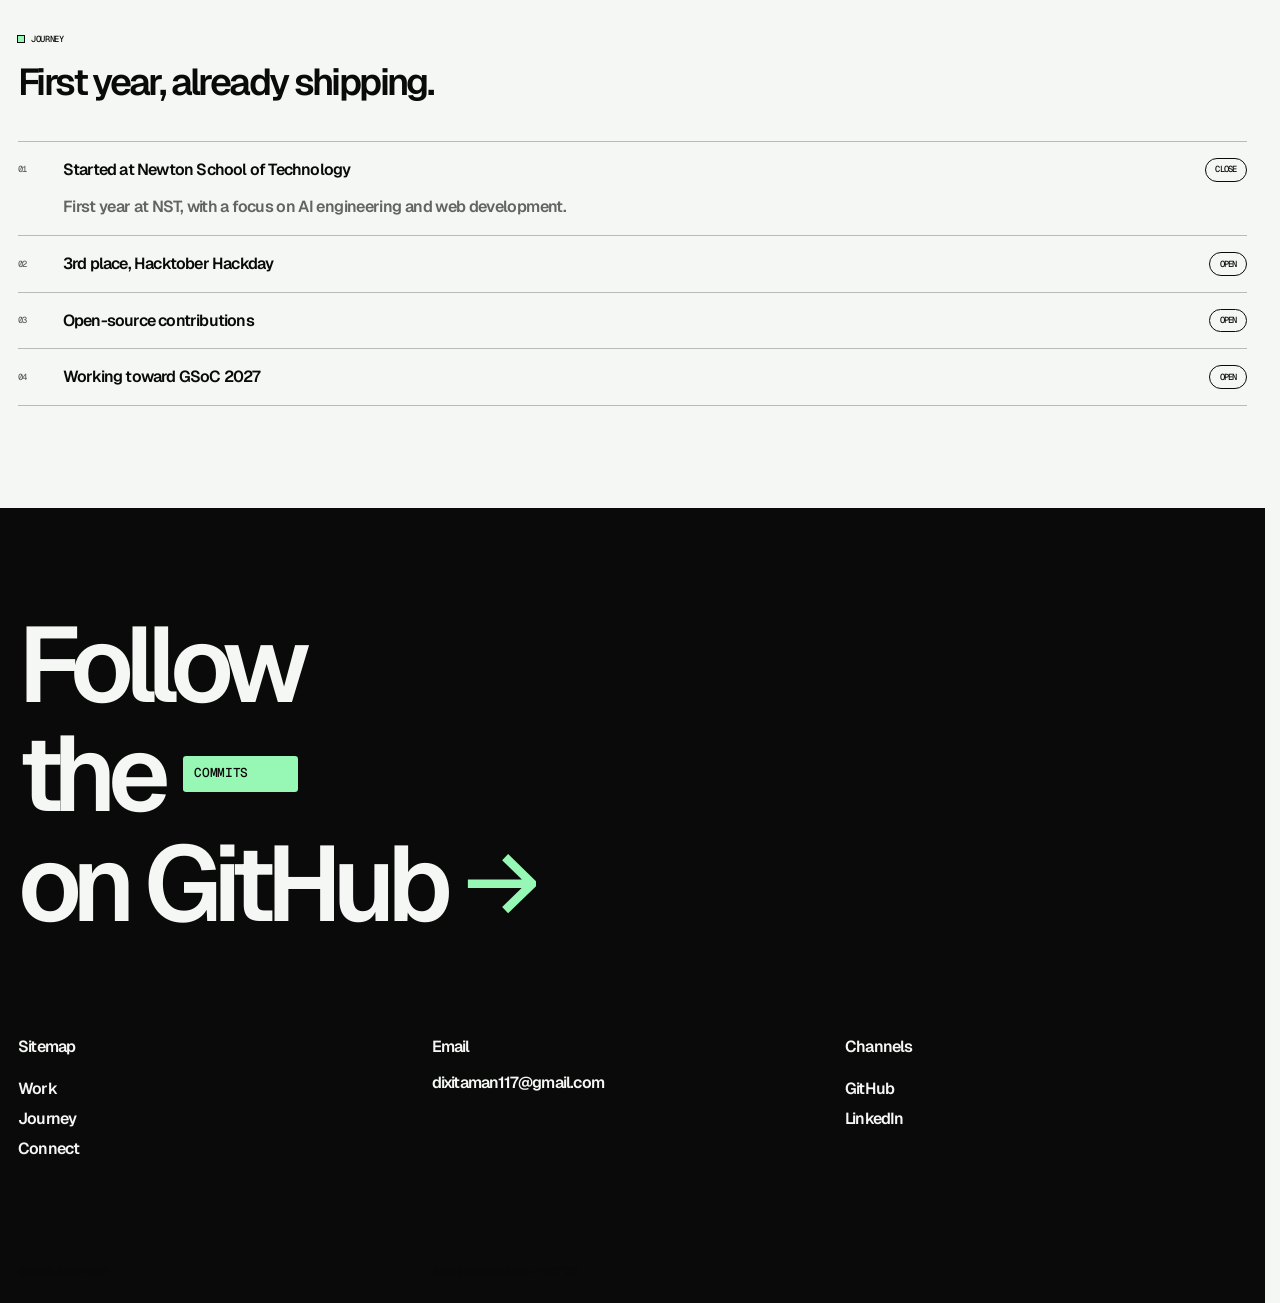
==== commit 885fe93f: "Add files via upload" ====
--- a/portfolio.html
+++ b/portfolio.html
@@ -3,493 +3,610 @@
 <meta name="claude:viewport-fit-sides" content="cover">
 <link rel="preconnect" href="https://fonts.googleapis.com">
 <link rel="preconnect" href="https://fonts.gstatic.com" crossorigin>
-<link rel="stylesheet" href="https://fonts.googleapis.com/css2?family=Geist:wght@400;500;600;700&family=Geist+Mono:wght@400;500&display=swap">
+<link rel="stylesheet" href="https://fonts.googleapis.com/css2?family=Geist:wght@500;600&family=Geist+Mono:wght@500&display=swap">
 <style>
-/* Layout: sticky glass pill nav; hero with copy left and a 3D glass-cube scene right; then about, skills, projects, contact. Dark-first, light theme via tokens. */
+/* Layout: fixed minimal header; big tight-tracked type; 12-col grid; light and dark sections alternate (hero, work rows, 3D flip cards, journey, closing link, footer). */
 :root{
-  --bg:#060807; --fg:#f2f5f1; --muted:#a3ada5; --line:rgba(255,255,255,.1);
-  --accent:#b7f5c4; --accent-ink:#b7f5c4; --on-accent:#04110a;
-  --glass-a:rgba(255,255,255,.09); --glass-b:rgba(255,255,255,.03); --glass-line:rgba(255,255,255,.14);
-  --glass-solid:#111513; --spec:rgba(255,255,255,.22); --shadow:rgba(0,0,0,.7);
-  --cube-a:rgba(183,245,196,.16); --cube-b:rgba(255,255,255,.03); --edge:rgba(183,245,196,.6); --core:rgba(183,245,196,.5);
-  --blob:rgba(183,245,196,.16); --grid:rgba(255,255,255,.045);
-  --font-display:"Geist",system-ui,-apple-system,"Segoe UI",Roboto,sans-serif;
-  --font-body:"Geist",system-ui,-apple-system,"Segoe UI",Roboto,sans-serif;
+  --black:hsl(0 0% 4%); --paper:hsl(100 22% 96%); --paper-dark:hsl(100 12% 89%); --mint:hsl(138 85% 78%);
+  --color:var(--black); --color-muted:color-mix(in srgb,var(--color) 62%,transparent);
+  --color-background:var(--paper); --color-surface:var(--paper-dark); --color-accent:var(--mint);
+  --font-sans:"Geist",system-ui,-apple-system,"Segoe UI",Roboto,Helvetica,Arial,sans-serif;
   --font-mono:"Geist Mono",ui-monospace,SFMono-Regular,Menlo,Consolas,monospace;
-  color-scheme:dark;
-}
-@media (prefers-color-scheme: light){
-  :root:not([data-theme="dark"]){
-    --bg:#f5f7f4; --fg:#0a0d0b; --muted:#4a554d; --line:rgba(10,13,11,.12);
-    --accent:#b7f5c4; --accent-ink:#11662b; --on-accent:#04110a;
-    --glass-a:rgba(255,255,255,.72); --glass-b:rgba(255,255,255,.36); --glass-line:rgba(10,13,11,.12);
-    --glass-solid:#ffffff; --spec:rgba(255,255,255,.95); --shadow:rgba(10,50,25,.28);
-    --cube-a:rgba(20,110,50,.14); --cube-b:rgba(255,255,255,.55); --edge:rgba(17,102,43,.55); --core:rgba(120,225,150,.6);
-    --blob:rgba(120,225,150,.35); --grid:rgba(10,13,11,.06);
-    color-scheme:light;
-  }
-}
-:root[data-theme="light"]{
-  --bg:#f5f7f4; --fg:#0a0d0b; --muted:#4a554d; --line:rgba(10,13,11,.12);
-  --accent:#b7f5c4; --accent-ink:#11662b; --on-accent:#04110a;
-  --glass-a:rgba(255,255,255,.72); --glass-b:rgba(255,255,255,.36); --glass-line:rgba(10,13,11,.12);
-  --glass-solid:#ffffff; --spec:rgba(255,255,255,.95); --shadow:rgba(10,50,25,.28);
-  --cube-a:rgba(20,110,50,.14); --cube-b:rgba(255,255,255,.55); --edge:rgba(17,102,43,.55); --core:rgba(120,225,150,.6);
-  --blob:rgba(120,225,150,.35); --grid:rgba(10,13,11,.06);
+  --fs-display:clamp(3.25rem,1.6rem + 6.72vi,10rem); --ls-display:-.08em;
+  --fs-h1:clamp(2.75rem,2.1rem + 2.56vi,5.625rem); --ls-h1:-.08em;
+  --fs-h2:clamp(1.75rem,1.4rem + 1.52vi,3.25rem); --ls-h2:-.07em;
+  --fs-h3:clamp(1.5rem,1.4rem + 0.6vi,2.125rem); --ls-h3:-.05em;
+  --fs-h4:1.5rem; --fs-p1:1.25rem; --fs-p2:.875rem; --fs-f1:.6875rem;
+  --grid-margin:clamp(1rem,.8rem + 0.608vi,1.5rem); --grid-gutter:clamp(.5rem,.3rem + 0.608vi,1rem);
+  --ease-out:cubic-bezier(.5,.6,0,1);
   color-scheme:light;
 }
+[data-theme="dark"]{--color:var(--paper);--color-background:var(--black);--color-surface:hsl(0 0% 11%)}
+[data-theme="light"]{--color:var(--black);--color-background:var(--paper);--color-surface:var(--paper-dark)}
 
 *,*::before,*::after{box-sizing:border-box}
-html{scroll-padding-top:96px}
+h1,h2,h3,h4,p,ul,ol,dl{margin:0;padding:0}
+ul,ol{list-style:none}
+a{color:inherit;text-decoration:none}
+button{font:inherit;color:inherit;background:none;border:0;padding:0;cursor:pointer}
+html{-webkit-font-smoothing:antialiased;text-rendering:optimizeLegibility;font-feature-settings:"calt","ss02","tnum";scrollbar-gutter:stable;background:var(--paper)}
+html{font-size:80%}
+@media (min-width:1440px){html{font-size:clamp(12.8px,2.51px + 0.57vw,20.8px)}}
 @media (prefers-reduced-motion:no-preference){html{scroll-behavior:smooth}}
-body{
-  margin:0; position:relative; background:var(--bg); color:var(--fg);
-  font:400 1rem/1.65 var(--font-body); -webkit-font-smoothing:antialiased;
-  padding-inline:max(16px,env(safe-area-inset-left,0px)) max(16px,env(safe-area-inset-right,0px));
-  padding-block:0;
+html:has(dialog[open]){overflow:hidden}
+body{margin:0;font-family:var(--font-sans);font-weight:600;font-size:var(--fs-p1);line-height:1;letter-spacing:-.05em;color:var(--color);background:var(--color-background)}
+::selection{background:var(--color-accent);color:var(--black)}
+:focus-visible{outline:2px solid var(--color);outline-offset:3px;border-radius:4px}
+.skip{position:absolute;left:-999px;top:8px;background:var(--mint);color:var(--black);padding:8px 14px;border-radius:6px;z-index:3000}
+.skip:focus{left:16px}
+
+.u-container{padding-left:max(var(--grid-margin),env(safe-area-inset-left,0px));padding-right:max(var(--grid-margin),env(safe-area-inset-right,0px))}
+.u-grid{display:grid;grid-template-columns:repeat(8,minmax(0,1fr));gap:var(--grid-gutter)}
+@media (min-width:1000px){.u-grid{grid-template-columns:repeat(12,minmax(0,1fr))}}
+.u-display{font-size:var(--fs-display);letter-spacing:var(--ls-display);line-height:1}
+h1{font-size:var(--fs-h1);letter-spacing:var(--ls-h1);line-height:1;font-weight:600}
+h2{font-size:var(--fs-h2);letter-spacing:var(--ls-h2);line-height:1;font-weight:600}
+h3{font-size:var(--fs-h3);letter-spacing:var(--ls-h3);line-height:1;font-weight:600}
+.p2{font-size:var(--fs-p2);letter-spacing:-.05em}
+.f1{font-family:var(--font-mono);font-size:var(--fs-f1);letter-spacing:-.03em;font-weight:500;text-transform:uppercase}
+.muted{color:var(--color-muted)}
+.tag{display:inline-flex;align-items:center;gap:.5rem;font:500 var(--fs-f1)/1 var(--font-mono);letter-spacing:-.03em;text-transform:uppercase}
+.tag::before{content:"";width:.5rem;height:.5rem;background:var(--color-accent);outline:1px solid var(--color)}
+
+/* Header */
+.header{position:fixed;top:0;left:0;width:100%;z-index:1000;pointer-events:none;color:var(--color);background:transparent;
+  padding-top:calc(1.25rem + env(safe-area-inset-top,0px))}
+.header__inner{display:flex;justify-content:space-between;align-items:center}
+.header__nav{display:flex;gap:.125rem;margin-left:-.5rem}
+.header__brand{pointer-events:auto;font-size:var(--fs-p2)}
+.nb{position:relative;display:inline-block;font-size:var(--fs-p2);line-height:1;letter-spacing:-.05em;padding:.5rem;border-radius:.25rem;pointer-events:auto;perspective:24rem}
+.nb__d,.nb__h{display:block;backface-visibility:hidden;transition:transform .55s var(--ease-out),opacity .3s}
+.nb__h{position:absolute;inset:0;display:grid;place-items:center;border-radius:.25rem;background:var(--color-accent);color:var(--black);transform:rotateX(90deg);opacity:0}
+.nb:hover .nb__d,.nb:focus-visible .nb__d{transform:rotateX(-90deg);opacity:0}
+.nb:hover .nb__h,.nb:focus-visible .nb__h{transform:none;opacity:1}
+
+/* Hero */
+.hero{position:relative;overflow-x:clip;padding-top:1rem;padding-bottom:clamp(7.5rem,6rem + 4.8vi,11.5rem)}
+.hero__header{display:flex;flex-flow:column;align-items:center;justify-content:space-between;text-align:center;gap:3rem;min-height:68vh;padding-top:clamp(6.5rem,8vw,9rem);padding-bottom:1.5rem}
+@media (max-width:699px){.hero__header{min-height:auto;padding-top:7rem}}
+.hero__title{max-width:13ch}
+.hero__credits{color:var(--color-muted)}
+.hero__visual{--s:clamp(58px,8vw,96px);position:relative;height:calc(var(--s)*2.3);width:100%;perspective:700px;display:grid;place-items:center;translate:0 var(--py,0px)}
+.cube{position:relative;width:var(--s);height:var(--s);transform-style:preserve-3d;animation:spin 22s linear infinite}
+.cube.in{position:absolute;width:calc(var(--s)*.5);height:calc(var(--s)*.5);animation-name:spin-r;animation-duration:15s}
+.cube i{position:absolute;inset:0;border:1px solid var(--color);background:color-mix(in srgb,var(--color-accent) 40%,transparent)}
+.cube.in i{background:var(--color-accent)}
+.cube i:nth-child(1){transform:translateZ(calc(var(--s)/2))}
+.cube i:nth-child(2){transform:rotateY(180deg) translateZ(calc(var(--s)/2))}
+.cube i:nth-child(3){transform:rotateY(90deg) translateZ(calc(var(--s)/2))}
+.cube i:nth-child(4){transform:rotateY(-90deg) translateZ(calc(var(--s)/2))}
+.cube i:nth-child(5){transform:rotateX(90deg) translateZ(calc(var(--s)/2))}
+.cube i:nth-child(6){transform:rotateX(-90deg) translateZ(calc(var(--s)/2))}
+.cube.in i:nth-child(1){transform:translateZ(calc(var(--s)/4))}
+.cube.in i:nth-child(2){transform:rotateY(180deg) translateZ(calc(var(--s)/4))}
+.cube.in i:nth-child(3){transform:rotateY(90deg) translateZ(calc(var(--s)/4))}
+.cube.in i:nth-child(4){transform:rotateY(-90deg) translateZ(calc(var(--s)/4))}
+.cube.in i:nth-child(5){transform:rotateX(90deg) translateZ(calc(var(--s)/4))}
+.cube.in i:nth-child(6){transform:rotateX(-90deg) translateZ(calc(var(--s)/4))}
+@keyframes spin{from{transform:rotateX(-24deg) rotateY(0)}to{transform:rotateX(-24deg) rotateY(360deg)}}
+@keyframes spin-r{from{transform:rotateX(18deg) rotateY(360deg)}to{transform:rotateX(18deg) rotateY(0)}}
+@media (prefers-reduced-motion:no-preference){
+  .hero__title,.hero__credits{animation:rise 1s var(--ease-out) both}
+  .hero__credits{animation-delay:.12s}
 }
-body::before{content:"";position:fixed;inset:0 0 auto;height:env(safe-area-inset-top,0px);background:var(--bg);z-index:10}
-.wrap{max-width:1120px;margin-inline:auto}
-a{color:inherit}
-h1,h2,h3{font-family:var(--font-display);margin:0;text-wrap:balance}
-p{margin:0}
-:focus-visible{outline:2px solid var(--accent-ink);outline-offset:3px;border-radius:6px}
-.skip{position:absolute;left:-999px;top:8px;background:var(--accent);color:var(--on-accent);padding:8px 14px;border-radius:8px;z-index:30;font-weight:600}
-.skip:focus{left:16px}
-
-/* Background depth */
-.bg{position:absolute;inset:0;overflow:clip;z-index:-1;pointer-events:none}
-.bg .grid{position:absolute;inset:0;
-  background-image:linear-gradient(var(--grid) 1px,transparent 1px),linear-gradient(90deg,var(--grid) 1px,transparent 1px);
-  background-size:64px 64px;-webkit-mask-image:linear-gradient(#000,transparent 70%);mask-image:linear-gradient(#000,transparent 70%)}
-.blob{position:absolute;border-radius:50%;background:radial-gradient(circle,var(--blob),transparent 65%);translate:0 var(--py,0px)}
-.blob.a{width:620px;height:620px;right:-180px;top:40px}
-.blob.b{width:520px;height:520px;left:-220px;top:900px}
-.blob.c{width:560px;height:560px;right:-200px;top:2100px}
-
-/* Glass */
-.glass{
-  background:linear-gradient(135deg,var(--glass-a),var(--glass-b));
-  border:1px solid var(--glass-line);
-  -webkit-backdrop-filter:blur(18px) saturate(160%);backdrop-filter:blur(18px) saturate(160%);
-  box-shadow:inset 0 1px 0 var(--spec),inset 0 -1px 0 rgba(0,0,0,.12),0 24px 50px -28px var(--shadow);
+@keyframes rise{from{transform:translateY(1.5rem)}}
+
+.hero__work{display:flex;flex-flow:column;gap:1.5rem var(--grid-gutter);position:relative}
+.hero__work>.tag{margin-bottom:.5rem}
+.work{position:relative;row-gap:1rem}
+.work__link{position:absolute;inset:-.75rem 0;z-index:1;border-radius:.25rem}
+.work__link:focus-visible{outline-offset:0}
+.work__heading{grid-column:1/5;grid-row:1;display:flex;flex-flow:column;justify-content:center;gap:.75rem}
+.work__code{position:relative;z-index:2;align-self:flex-start;font:500 var(--fs-f1)/1 var(--font-mono);text-transform:uppercase;letter-spacing:-.03em;color:var(--color-muted);border-bottom:1px solid currentColor;padding-bottom:2px}
+.work__code:hover{color:var(--color)}
+.work__visual{grid-column:5/9;grid-row:1;aspect-ratio:8/5;position:relative;overflow:hidden;border-radius:.25rem;background:var(--color-background);color:var(--color);display:grid;place-items:center;transition:transform .6s var(--ease-out)}
+.work__visual svg{width:62%;height:auto;overflow:visible}
+.work__visual .f1{position:absolute;left:.75rem;bottom:.6rem;color:var(--color-muted);max-width:calc(100% - 1.5rem);overflow-wrap:anywhere}
+.work__cta{grid-column:10/13;grid-row:1;display:flex;align-items:center;justify-content:space-between}
+.work__arrow{width:clamp(1.4rem,1rem + 1.28vi,2.75rem);height:auto;color:var(--color-accent);transition:transform .5s var(--ease-out)}
+.work__arrow path{stroke:var(--color);stroke-width:6}
+.work:hover .work__arrow{transform:translateX(.6rem)}
+.work:hover .work__visual{transform:scale(1.02)}
+@media (min-width:700px) and (max-width:999px){
+  .work__heading{grid-column:1/3}.work__visual{grid-column:3/7}.work__cta{grid-column:7/9;padding-left:1.5rem}
+  .work__cta .work__view,.work__heading h2{font-size:var(--fs-p1);letter-spacing:-.05em}
 }
-@supports not ((backdrop-filter:blur(1px)) or (-webkit-backdrop-filter:blur(1px))){.glass{background:var(--glass-solid)}}
-
-/* Header */
-header.site{position:sticky;top:calc(env(safe-area-inset-top,0px) + 12px);z-index:20;padding-top:12px}
-.nav{display:flex;align-items:center;justify-content:space-between;gap:12px;padding:8px 8px 8px 20px;border-radius:999px;position:relative}
-.brand{font-family:var(--font-mono);font-size:.9rem;font-weight:500;text-decoration:none;letter-spacing:-.01em}
-.brand b{color:var(--accent-ink);font-weight:500}
-.links{display:flex;align-items:center;gap:2px;list-style:none;margin:0;padding:0}
-.links a{display:block;padding:8px 14px;border-radius:999px;text-decoration:none;font-size:.92rem;color:var(--muted);transition:color .2s,background .2s}
-.links a:hover{color:var(--fg);background:var(--line)}
-.tools{display:flex;gap:6px;align-items:center}
-.pill{font:500 .8rem var(--font-mono);color:var(--fg);background:transparent;border:1px solid var(--line);border-radius:999px;padding:8px 14px;cursor:pointer;transition:background .2s,border-color .2s}
-.pill:hover{background:var(--line);border-color:var(--glass-line)}
-.menu{display:none}
-@media (max-width:760px){
-  .menu{display:inline-block}
-  .links{display:none;position:absolute;left:0;right:0;top:calc(100% + 8px);flex-direction:column;align-items:stretch;padding:8px;border-radius:24px;
-    background:linear-gradient(135deg,var(--glass-a),var(--glass-b)),var(--glass-solid);border:1px solid var(--glass-line);box-shadow:0 24px 50px -24px var(--shadow)}
-  .links.open{display:flex}
-  .links a{padding:12px 16px;font-size:1rem}
+@media (max-width:699px){
+  .hero__work{row-gap:4rem}
+  .work__visual{grid-column:1/-1;grid-row:1}
+  .work__heading{grid-column:1/6;grid-row:2}
+  .work__cta{grid-column:6/9;grid-row:2;padding-left:1rem}
+  .work__cta .work__view,.work__heading h2{font-size:var(--fs-p1);letter-spacing:-.05em}
 }
-
-/* Shared type */
-section{padding-block:clamp(64px,10vw,120px)}
-.label{font:500 .75rem var(--font-mono);letter-spacing:.14em;text-transform:uppercase;color:var(--accent-ink);margin-bottom:16px;display:block}
-h2{font-size:clamp(1.8rem,3.6vw,2.6rem);line-height:1.1;letter-spacing:-.025em;font-weight:600}
-.lede{color:var(--muted);max-width:60ch}
-.ph{font-family:var(--font-mono);font-size:.9em;color:var(--fg);border-bottom:1px dashed var(--muted);padding-bottom:1px;overflow-wrap:anywhere}
-
-/* Hero */
-.hero{padding-top:clamp(36px,6vw,72px);padding-bottom:clamp(48px,8vw,96px)}
-.hero-grid{display:grid;grid-template-columns:minmax(0,1.05fr) minmax(0,.95fr);align-items:center;gap:32px}
-@media (max-width:900px){.hero-grid{grid-template-columns:minmax(0,1fr)}}
-h1{font-size:clamp(2.4rem,6.2vw,4.6rem);line-height:1.02;letter-spacing:-.035em;font-weight:600;margin-bottom:22px}
-h1 em{font-style:normal;color:var(--accent-ink)}
-.hero p.lede{font-size:clamp(1.02rem,1.5vw,1.18rem);margin-bottom:30px}
-.cta{display:flex;flex-wrap:wrap;gap:12px;margin-bottom:28px}
-.btn{display:inline-flex;align-items:center;gap:10px;padding:13px 22px;border-radius:999px;font-weight:500;font-size:.98rem;text-decoration:none;border:1px solid transparent;transition:transform .25s,box-shadow .25s,background .25s}
-.btn svg{width:18px;height:18px;flex:none}
-.btn.primary{background:var(--accent);color:var(--on-accent)}
-.btn.primary:hover{transform:translateY(-2px);box-shadow:0 12px 30px -10px var(--accent)}
-.btn.ghost{color:var(--fg)}
-.btn.ghost:hover{transform:translateY(-2px);background:var(--line)}
-.meta{display:flex;flex-wrap:wrap;gap:10px 22px;font-size:.88rem;color:var(--muted)}
-
-/* 3D scene */
-.stage{--s:clamp(120px,19vw,184px);position:relative;height:clamp(300px,46vw,470px);perspective:1100px;display:grid;place-items:center;translate:0 var(--py,0px)}
-.scene{position:absolute;inset:0;transform-style:preserve-3d;
-  transform:rotateX(calc(-10deg + var(--rx,0deg))) rotateY(var(--ry,0deg));transition:transform .35s ease-out}
-.cube{position:absolute;inset:0;margin:auto;width:var(--s);height:var(--s);transform-style:preserve-3d;animation:spin 26s linear infinite}
-.cube.core{width:calc(var(--s)*.46);height:calc(var(--s)*.46);animation-name:spin-rev;animation-duration:18s}
-.face{position:absolute;inset:0;border:1px solid var(--edge);background:linear-gradient(145deg,var(--cube-a),var(--cube-b));box-shadow:inset 0 0 28px var(--cube-a)}
-.core .face{background:var(--core);border-color:var(--edge);box-shadow:none}
-.f1{transform:translateZ(calc(var(--s)/2))}
-.f2{transform:rotateY(180deg) translateZ(calc(var(--s)/2))}
-.f3{transform:rotateY(90deg) translateZ(calc(var(--s)/2))}
-.f4{transform:rotateY(-90deg) translateZ(calc(var(--s)/2))}
-.f5{transform:rotateX(90deg) translateZ(calc(var(--s)/2))}
-.f6{transform:rotateX(-90deg) translateZ(calc(var(--s)/2))}
-.core .f1{transform:translateZ(calc(var(--s)*.23))}
-.core .f2{transform:rotateY(180deg) translateZ(calc(var(--s)*.23))}
-.core .f3{transform:rotateY(90deg) translateZ(calc(var(--s)*.23))}
-.core .f4{transform:rotateY(-90deg) translateZ(calc(var(--s)*.23))}
-.core .f5{transform:rotateX(90deg) translateZ(calc(var(--s)*.23))}
-.core .f6{transform:rotateX(-90deg) translateZ(calc(var(--s)*.23))}
-.ring{position:absolute;inset:0;margin:auto;border-radius:50%;border:1px solid var(--edge);transform:rotateX(76deg);animation:ring 14s ease-in-out infinite alternate}
-.ring.r1{width:calc(var(--s)*2.1);height:calc(var(--s)*2.1)}
-.ring.r2{width:calc(var(--s)*2.7);height:calc(var(--s)*2.7);opacity:.45;animation-duration:20s;animation-direction:alternate-reverse}
-.slab{position:absolute;display:grid;place-items:center;border-radius:18px;font:500 .95rem var(--font-mono);color:var(--accent-ink);width:calc(var(--s)*.95);height:calc(var(--s)*.6)}
-.slab.s1{left:0;top:12%;transform:translateZ(110px) rotateY(22deg)}
-.slab.s2{right:0;bottom:10%;transform:translateZ(150px) rotateY(-24deg)}
-@keyframes spin{from{transform:rotateX(-22deg) rotateY(0)}to{transform:rotateX(-22deg) rotateY(360deg)}}
-@keyframes spin-rev{from{transform:rotateX(18deg) rotateY(360deg)}to{transform:rotateX(18deg) rotateY(0)}}
-@keyframes ring{from{transform:rotateX(76deg) rotateZ(0)}to{transform:rotateX(70deg) rotateZ(40deg)}}
-
-/* About */
-.about{display:grid;grid-template-columns:minmax(0,.8fr) minmax(0,1.2fr);gap:clamp(24px,5vw,72px);align-items:start}
-@media (max-width:820px){.about{grid-template-columns:minmax(0,1fr)}}
-.about .lede{margin-bottom:24px;font-size:1.06rem}
-.facts{display:grid;gap:0;margin:0;padding:6px 22px;border-radius:22px;list-style:none}
-.facts li{display:flex;justify-content:space-between;gap:16px;padding:14px 0;border-bottom:1px solid var(--line);font-size:.95rem}
-.facts li:last-child{border-bottom:0}
-.facts span:first-child{color:var(--muted);font-family:var(--font-mono);font-size:.78rem;letter-spacing:.1em;text-transform:uppercase;padding-top:3px}
-.facts span:last-child{text-align:right;min-width:0}
-
-/* Skills */
-.head{display:grid;gap:12px;margin-bottom:40px}
-.cards{display:grid;grid-template-columns:repeat(auto-fit,minmax(min(100%,240px),1fr));gap:16px}
-.card{padding:26px;border-radius:24px;display:flex;flex-direction:column;gap:14px;min-width:0}
-.card h3{font-size:1.2rem;font-weight:600;letter-spacing:-.015em}
-.card p{color:var(--muted);font-size:.95rem}
-.tags{display:flex;flex-wrap:wrap;gap:8px;margin-top:auto}
-.tag{font:400 .76rem var(--font-mono);padding:5px 10px;border-radius:999px;border:1px solid var(--glass-line);color:var(--fg)}
-.ico{width:40px;height:40px;border-radius:12px;display:grid;place-items:center;background:var(--accent);color:var(--on-accent)}
-.ico svg{width:20px;height:20px}
-
-/* Projects */
-.projects{display:grid;grid-template-columns:repeat(auto-fit,minmax(min(100%,300px),1fr));gap:20px}
-.tilt{--tx:0deg;--ty:0deg;position:relative;overflow:hidden;transform:perspective(900px) rotateX(var(--tx)) rotateY(var(--ty));transition:transform .25s ease-out,border-color .25s}
-.tilt::after{content:"";position:absolute;inset:0;pointer-events:none;opacity:0;transition:opacity .25s;
-  background:radial-gradient(260px circle at var(--mx,50%) var(--my,50%),var(--blob),transparent 70%)}
-.tilt:hover{border-color:var(--edge)}
-.tilt:hover::after{opacity:1}
-.thumb{height:150px;border-radius:16px;border:1px solid var(--line);position:relative;overflow:hidden;
-  background:linear-gradient(135deg,var(--cube-a),transparent 70%),repeating-linear-gradient(90deg,var(--grid) 0 1px,transparent 1px 22px)}
-.thumb::before{content:"";position:absolute;left:50%;top:50%;width:54px;height:54px;margin:-27px 0 0 -27px;border:1px solid var(--edge);border-radius:14px;transform:rotate(18deg);background:var(--cube-a)}
-.thumb span{position:absolute;left:12px;bottom:10px;font:400 .72rem var(--font-mono);color:var(--muted)}
-.plinks{display:flex;flex-wrap:wrap;gap:6px 20px;margin-top:2px}
-.link{display:inline-flex;gap:8px;align-items:center;font-weight:500;text-decoration:none;color:var(--accent-ink);margin-top:2px}
-.link:hover{text-decoration:underline;text-underline-offset:4px}
-.more{margin-top:28px}
-
-/* Journey */
-.journey{margin-top:clamp(40px,6vw,72px)}
-.journey h3{font-size:1.25rem;font-weight:600;letter-spacing:-.015em;margin-bottom:20px}
-.timeline{list-style:none;margin:0;padding:0 0 0 26px;display:grid;gap:14px;position:relative}
-.timeline::before{content:"";position:absolute;left:5px;top:10px;bottom:10px;width:1px;background:var(--edge)}
-.timeline li{position:relative;padding:18px 22px;border-radius:20px;display:grid;gap:4px;min-width:0}
-.timeline li::before{content:"";position:absolute;left:-26px;top:26px;width:11px;height:11px;border-radius:50%;background:var(--accent);box-shadow:0 0 0 4px var(--bg)}
-.timeline b{font-weight:600}
-.timeline span{color:var(--muted);font-size:.95rem}
-
-/* Achievements */
-.stats{display:grid;grid-template-columns:repeat(auto-fit,minmax(min(100%,220px),1fr));gap:16px}
-.stat{padding:28px;border-radius:24px;display:grid;gap:10px;min-width:0}
-.stat b{font:600 clamp(2.4rem,5vw,3.6rem)/1 var(--font-display);letter-spacing:-.03em;color:var(--accent-ink)}
-.stat span{color:var(--muted);font-size:.95rem}
-
-/* Contact */
-.contact{padding:clamp(32px,6vw,64px);border-radius:32px;display:grid;gap:24px}
-.contact h2{font-size:clamp(2rem,5vw,3.4rem);letter-spacing:-.03em;line-height:1.05}
-.mail{font-size:.95rem;color:var(--muted)}
-footer{padding-block:32px 48px;border-top:1px solid var(--line);display:flex;flex-wrap:wrap;gap:8px 24px;justify-content:space-between;color:var(--muted);font-size:.86rem}
+.hero__footer{position:absolute;inset:0;pointer-events:none}
+.hero__sticky{position:sticky;top:0;width:100%;height:100svh;display:flex;justify-content:space-between;align-items:flex-end;padding:0 var(--grid-margin) 1.5rem;pointer-events:none}
+.hero__desc{max-width:16ch;font-size:var(--fs-h4);letter-spacing:-.05em}
+.hero__line{display:flex;gap:.5rem;align-items:center}
+.dot{width:.5rem;height:.5rem;border-radius:50%;background:var(--color-accent);outline:1px solid var(--color)}
+@media (prefers-reduced-motion:no-preference){.dot{animation:pulse 2s ease-in-out infinite}}
+@keyframes pulse{50%{transform:scale(1.5)}}
+@media (max-width:699px){.hero__footer{position:static;padding-top:7rem;pointer-events:auto}.hero__sticky{position:static;height:auto;flex-flow:column;align-items:stretch;gap:1rem;padding:0}.hero__desc{max-width:none;font-size:var(--fs-h2);letter-spacing:var(--ls-h2)}}
+
+/* Service */
+.service{background:var(--color-background);color:var(--color);padding-block:clamp(6rem,8vw,12rem);overflow-x:clip}
+.service__title{max-width:18ch;margin-bottom:2rem}
+.stb{display:inline;border-radius:.25rem;padding:0 .08em;color:var(--color-muted);transition:color .3s,background .3s;font:inherit;letter-spacing:inherit;cursor:pointer;text-align:left}
+.stb:hover{color:var(--color)}
+.stb.is-active{background:var(--color-accent);color:var(--black)}
+.micro-cards{display:flex;gap:.5rem;margin-bottom:clamp(2.5rem,4vw,4.5rem)}
+.mc{width:3.25rem;height:3.25rem;border:1px solid var(--color-muted);border-radius:.25rem;display:grid;place-items:center;transition:background .3s,border-color .3s,color .3s}
+.mc svg{width:1.4rem;height:1.4rem}
+.mc:hover{border-color:var(--color)}
+.mc.is-active{background:var(--color-accent);border-color:var(--color-accent);color:var(--black)}
+.slider{perspective:1400px;display:grid;grid-template-columns:repeat(auto-fit,minmax(min(100%,15rem),1fr));gap:var(--grid-gutter) clamp(1rem,2.4vw,2.5rem);max-width:64rem;margin-inline:auto}
+.card3d{--tx:0deg;--ty:0deg;--flip:0deg;position:relative;display:block;aspect-ratio:3/4;transform-style:preserve-3d;text-align:left;
+  transform:rotateX(var(--tx)) rotateY(calc(var(--ty) + var(--flip)));transition:transform .8s var(--ease-out),opacity .4s;opacity:.5}
+.card3d.is-active{opacity:1}
+.card3d[aria-pressed="true"]{--flip:180deg}
+.face{position:absolute;inset:0;border-radius:.5rem;padding:1.25rem;display:flex;flex-flow:column;justify-content:space-between;backface-visibility:hidden;-webkit-backface-visibility:hidden}
+.face--front{background:var(--color-accent);color:var(--black)}
+.face--back{transform:rotateY(180deg);background:var(--color-surface);color:var(--color);border:1px solid var(--color-muted)}
+.face__head{display:flex;justify-content:space-between;align-items:flex-start;gap:.75rem;font-size:var(--fs-p1);letter-spacing:-.05em}
+.face__head svg{width:1.75rem;height:1.75rem;flex:none}
+.face__text{font-size:var(--fs-p2);line-height:1.15;letter-spacing:-.04em;max-width:22ch}
+.face__hint{font:500 var(--fs-f1)/1 var(--font-mono);text-transform:uppercase;display:flex;justify-content:space-between}
+.chips{display:flex;flex-wrap:wrap;gap:.375rem}
+.chips span{font:500 var(--fs-f1)/1 var(--font-mono);text-transform:uppercase;border:1px solid var(--color-muted);border-radius:99px;padding:.4rem .6rem}
+.face--back::before{content:"";position:absolute;inset:0;border-radius:.5rem;opacity:.35;pointer-events:none;
+  background:repeating-linear-gradient(90deg,var(--color-muted) 0 1px,transparent 1px 12px),repeating-linear-gradient(0deg,var(--color-muted) 0 1px,transparent 1px 12px);
+  -webkit-mask-image:linear-gradient(transparent 45%,#000);mask-image:linear-gradient(transparent 45%,#000)}
+.face--back>*{position:relative}
+.micro{display:flex;align-items:center;gap:1rem;justify-content:center;margin-top:clamp(3rem,4.8vw,5rem);text-align:center}
+.micro .f1{color:var(--color-muted)}
+
+/* Highlights + Journey */
+.section{padding-block:clamp(6rem,8vw,12rem);background:var(--color-background);color:var(--color);overflow-x:clip}
+.stats{display:grid;grid-template-columns:repeat(auto-fit,minmax(min(100%,14rem),1fr));gap:3rem var(--grid-gutter);margin-top:clamp(2.5rem,4vw,4rem)}
+.stat{display:grid;gap:1rem;align-content:start;min-width:0}
+.stat .u-display{font-size:clamp(3.25rem,1.6rem + 4.8vi,8rem)}
+.stat .f1{color:var(--color-muted);max-width:24ch;line-height:1.3}
+.journey-head{display:grid;gap:1.5rem;margin-bottom:clamp(2rem,3.2vw,3.5rem)}
+.acc{border-top:1px solid color-mix(in srgb,var(--color) 25%,transparent)}
+.acc details{border-bottom:1px solid color-mix(in srgb,var(--color) 25%,transparent)}
+.acc summary{display:grid;grid-template-columns:2.5rem minmax(0,1fr) auto;align-items:center;gap:1rem;padding:1.25rem 0;list-style:none;cursor:pointer}
+.acc summary::-webkit-details-marker{display:none}
+.acc .num{font:500 var(--fs-f1)/1 var(--font-mono);color:var(--color-muted)}
+.acc .ttl{font-size:var(--fs-p1);letter-spacing:-.05em;line-height:1.1}
+.acc .btn{font:500 var(--fs-f1)/1 var(--font-mono);text-transform:uppercase;border:1px solid var(--color);border-radius:99px;padding:.5rem .75rem;transition:background .3s}
+.acc summary:hover .btn{background:var(--color-accent);color:var(--black)}
+.acc .btn .c{display:none}
+.acc details[open] .btn .o{display:none}
+.acc details[open] .btn .c{display:inline}
+.acc .body{padding:0 0 1.5rem 3.5rem;max-width:44rem;color:var(--color-muted);font-size:var(--fs-p1);line-height:1.15;letter-spacing:-.04em}
+@media (max-width:560px){.acc .body{padding-left:0}}
+
+.work__desc{font-size:var(--fs-p2);line-height:1.15;letter-spacing:-.04em;color:var(--color-muted);max-width:34ch}
+.work__heading .chips{position:relative;z-index:2}
+.about{row-gap:2rem}
+.about__head{grid-column:1/-1;display:grid;gap:1.5rem;align-content:start}
+.about__body{grid-column:1/-1;display:grid;gap:2rem}
+@media (min-width:1000px){.about__head{grid-column:1/5}.about__body{grid-column:5/13}}
+.about__lede{font-size:var(--fs-h4);line-height:1.1;letter-spacing:-.05em;max-width:34ch}
+.facts{border-top:1px solid color-mix(in srgb,var(--color) 25%,transparent)}
+.facts li{display:grid;grid-template-columns:8rem minmax(0,1fr);gap:1rem;padding:1rem 0;border-bottom:1px solid color-mix(in srgb,var(--color) 25%,transparent);font-size:var(--fs-p2);line-height:1.2;letter-spacing:-.04em}
+.facts .f1{color:var(--color-muted);padding-top:.15rem}
+@media (max-width:560px){.facts li{grid-template-columns:minmax(0,1fr);gap:.4rem}}
+/* Next page */
+.next{background:var(--color-background);color:var(--color);padding-block:clamp(6rem,8vw,12rem);overflow-x:clip}
+.next__grid{display:flex;flex-flow:column;align-items:flex-start;gap:.25rem}
+.next__line{display:flex;align-items:center;gap:clamp(.75rem,1.6vw,2rem);flex-wrap:wrap}
+.det{display:inline-grid;align-items:center;min-width:9rem;height:clamp(1.9rem,1.2rem + 1.6vi,3.2rem);padding:0 .9rem;border-radius:.25rem;background:var(--color-accent);color:var(--black);font:500 clamp(.75rem,.6rem + 0.4vi,1rem)/1 var(--font-mono);text-transform:uppercase;letter-spacing:-.03em}
+.next__cta{position:relative;display:inline-flex;align-items:center;gap:clamp(.75rem,1.6vw,2rem)}
+.next__cta::after{content:"";position:absolute;inset:-.5rem}
+.arrow3d{perspective:25rem;display:inline-flex;color:var(--color-accent)}
+.arrow3d svg{width:clamp(3rem,2rem + 3.6vi,6.5rem);height:auto;transition:transform .7s var(--ease-out),opacity .4s;transform-style:preserve-3d}
+.arrow3d svg path{stroke:currentColor;stroke-width:12;fill:none}
+.arrow3d .b{position:absolute;transform:rotateY(-90deg);opacity:0}
+.next__cta:hover .arrow3d .a,.next__cta:focus-visible .arrow3d .a{transform:rotateY(90deg);opacity:0}
+.next__cta:hover .arrow3d .b,.next__cta:focus-visible .arrow3d .b{transform:none;opacity:1}
+
+/* Footer */
+.footer{background:var(--color-background);color:var(--color);padding-block:0 2rem;overflow-x:clip}
+.footer__intro{padding-bottom:clamp(5rem,8vw,12rem);row-gap:3rem}
+.footer__col{grid-column:span 4;display:flex;flex-flow:column;gap:1.5rem}
+.footer__col ul{display:flex;flex-flow:column;align-items:flex-start;gap:.125rem;margin-left:-.5rem}
+.footer__col .nb{font-size:var(--fs-p1);padding:.5rem}
+.footer__info{align-items:center;color:var(--color-muted);row-gap:.75rem}
+.footer__info>*{grid-column:span 4}
+
+/* Connect dialog */
+dialog.connect{width:min(46rem,calc(100% - 2rem));max-height:calc(100svh - 2rem);margin:auto;padding:0;border:1px solid var(--color-surface);border-radius:.75rem;background:var(--color-background);color:var(--color);overflow:auto;overscroll-behavior:contain}
+dialog.connect::backdrop{background:rgba(0,0,0,.55);-webkit-backdrop-filter:blur(8px);backdrop-filter:blur(8px)}
+.connect__in{padding:clamp(1.25rem,2.4vw,2rem);display:grid;gap:2rem}
+.connect__top{display:flex;justify-content:space-between;align-items:flex-start;gap:1rem}
+.connect__title{max-width:14ch}
+.close{font:500 var(--fs-f1)/1 var(--font-mono);text-transform:uppercase;border:1px solid var(--color);border-radius:99px;padding:.6rem .9rem;transition:background .3s}
+.close:hover{background:var(--color-accent)}
+.cpack{display:grid;grid-template-columns:minmax(0,1fr) auto;gap:1.5rem;padding-top:1.25rem;border-top:1px solid color-mix(in srgb,var(--color) 25%,transparent);align-items:start}
+@media (max-width:560px){.cpack{grid-template-columns:minmax(0,1fr)}}
+.cpack h3{font-size:var(--fs-p1);letter-spacing:-.05em;margin-bottom:.9rem}
+.copy{position:relative;display:inline-flex;align-items:center;gap:.75rem;flex-wrap:wrap;text-align:left;font-size:var(--fs-p1);letter-spacing:-.05em;line-height:1.1;overflow-wrap:anywhere;border-radius:.25rem;padding:.1rem 0}
+.copy .f1{background:var(--color-accent);color:var(--black);border-radius:.25rem;padding:.4rem .5rem;transition:transform .4s var(--ease-out)}
+.copy:hover .f1{transform:translateY(-2px)}
+.chan{display:flex;flex-flow:column;align-items:flex-start;gap:.125rem;margin-left:-.5rem}
+.chan .nb{font-size:var(--fs-p1)}
+.clock{width:7.5rem;display:grid;gap:.6rem;justify-items:center}
+.clock__face{position:relative;width:7.5rem;aspect-ratio:1;border:1px solid var(--color);border-radius:50%}
+.clock__face svg{position:absolute;inset:0;width:100%;height:100%}
+.hand{position:absolute;left:50%;bottom:50%;transform-origin:50% 100%;background:var(--color);border-radius:2px}
+.hand.h{width:3px;height:26%;margin-left:-1.5px}
+.hand.m{width:2px;height:38%;margin-left:-1px}
+.hand.s{width:1px;height:42%;margin-left:-.5px;background:var(--color-muted)}
+.pin{position:absolute;left:50%;top:50%;width:.5rem;height:.5rem;margin:-.25rem 0 0 -.25rem;border-radius:50%;background:var(--color-accent);outline:1px solid var(--color)}
+.clock .f1{color:var(--color-muted);text-align:center;line-height:1.3}
 
 @media (prefers-reduced-motion:reduce){
   *,*::before,*::after{animation:none!important;transition:none!important;scroll-behavior:auto!important}
-  .cube{transform:rotateX(-22deg) rotateY(35deg)}
-  .cube.core{transform:rotateX(18deg) rotateY(-20deg)}
-  .ring{transform:rotateX(76deg)}
-  .blob,.stage{translate:none}
+  .cube{transform:rotateX(-24deg) rotateY(35deg)}.cube.in{transform:rotateX(18deg) rotateY(-20deg)}
+  .hero__visual{translate:none}
 }
 </style>
 
 <a class="skip" href="#main">Skip to content</a>
-<div class="bg" aria-hidden="true">
-  <div class="grid"></div>
-  <div class="blob a" data-depth="-0.12"></div>
-  <div class="blob b" data-depth="-0.08"></div>
-  <div class="blob c" data-depth="-0.05"></div>
-</div>
-
-<div class="wrap">
-  <header class="site">
-    <nav class="nav glass" aria-label="Primary">
-      <a class="brand" href="#top" aria-label="Aman Dixit, back to top">Aman <b>Dixit</b></a>
-      <ul class="links" id="links">
-        <li><a href="#about">About</a></li>
-        <li><a href="#skills">Skills</a></li>
-        <li><a href="#projects">Projects</a></li>
-        <li><a href="#achievements">Achievements</a></li>
-        <li><a href="#contact">Contact</a></li>
+
+<header class="header u-container" id="header" data-theme="light">
+  <div class="header__inner">
+    <nav class="header__nav" aria-label="Primary">
+      <a class="nb" href="#work"><span class="nb__d">Work</span><span class="nb__h" aria-hidden="true">Work</span></a>
+      <a class="nb" href="#about"><span class="nb__d">About</span><span class="nb__h" aria-hidden="true">About</span></a>
+      <a class="nb" href="#journey"><span class="nb__d">Journey</span><span class="nb__h" aria-hidden="true">Journey</span></a>
+      <button class="nb" type="button" data-connect-open aria-haspopup="dialog"><span class="nb__d">Connect</span><span class="nb__h" aria-hidden="true">Connect</span></button>
+    </nav>
+    <a class="header__brand" href="#top">Aman Dixit</a>
+  </div>
+</header>
+
+<main id="main">
+  <section class="hero u-container" id="top" data-theme="light">
+    <div class="hero__header">
+      <h1 class="hero__title">Building AI and web projects that work.</h1>
+      <div class="hero__visual" data-depth="0.07" aria-hidden="true">
+        <div class="cube"><i></i><i></i><i></i><i></i><i></i><i></i></div>
+        <div class="cube in"><i></i><i></i><i></i><i></i><i></i><i></i></div>
+      </div>
+      <p class="hero__credits p2">Aman Dixit · Developer</p>
+    </div>
+
+    <div class="hero__work" id="work">
+      <span class="tag">Selected work</span>
+
+      <article class="work u-grid">
+        <div class="work__heading"><h2>VoiceShield</h2><p class="work__desc">AI deepfake voice detector. Upload or record a sample and get a trust score from a wav2vec2 model, with every analysis saved to a history API.</p><div class="chips"><span>React</span><span>Flask</span><span>Hugging Face</span><span>PostgreSQL</span></div><a class="work__code" href="https://github.com/am4ndixit/voiceshield" target="_blank" rel="noopener noreferrer">Code ↗</a></div>
+        <div class="work__visual" data-theme="dark" aria-hidden="true">
+          <svg viewBox="0 0 160 80" id="wave"></svg>
+          <span class="f1">voiceshield-phi.vercel.app</span>
+        </div>
+        <div class="work__cta" aria-hidden="true">
+          <svg class="work__arrow" viewBox="0 0 100 90" fill="none"><path d="M3 45h90M58 10l35 35-35 35"/></svg>
+          <span class="work__view" style="font-size:var(--fs-h2);letter-spacing:var(--ls-h2)">View</span>
+        </div>
+        <a class="work__link" href="https://voiceshield-phi.vercel.app" target="_blank" rel="noopener noreferrer" aria-label="View VoiceShield live demo"></a>
+      </article>
+
+      <article class="work u-grid">
+        <div class="work__heading"><h2>MediLink</h2><p class="work__desc">Healthcare platform prototype built around needle-free anemia screening from a phone camera, with a patient portal and admin console. A demo, not a validated medical tool.</p><div class="chips"><span>React</span><span>Vite</span><span>Express</span><span>Prisma</span></div><a class="work__code" href="https://github.com/am4ndixit/medilink" target="_blank" rel="noopener noreferrer">Code ↗</a></div>
+        <div class="work__visual" data-theme="dark" aria-hidden="true">
+          <svg viewBox="0 0 160 80" fill="none" stroke="currentColor" stroke-width="2"><path d="M0 40h50l8-22 12 44 10-22h80" stroke="var(--color-accent)" stroke-width="3"/><circle cx="80" cy="40" r="36" opacity=".25"/></svg>
+          <span class="f1">medilink-swart.vercel.app</span>
+        </div>
+        <div class="work__cta" aria-hidden="true">
+          <svg class="work__arrow" viewBox="0 0 100 90" fill="none"><path d="M3 45h90M58 10l35 35-35 35"/></svg>
+          <span class="work__view" style="font-size:var(--fs-h2);letter-spacing:var(--ls-h2)">View</span>
+        </div>
+        <a class="work__link" href="https://medilink-swart.vercel.app" target="_blank" rel="noopener noreferrer" aria-label="View MediLink live demo"></a>
+      </article>
+
+      <article class="work u-grid">
+        <div class="work__heading"><h2>Palash Assistant Pro</h2><p class="work__desc">Full-stack TypeScript project with separate client, server and shared code.</p><div class="chips"><span>TypeScript</span><span>Vite</span><span>Drizzle</span><span>Vitest</span></div><a class="work__code" href="https://github.com/am4ndixit/palash-assistant-pro" target="_blank" rel="noopener noreferrer">Code ↗</a></div>
+        <div class="work__visual" data-theme="dark" aria-hidden="true">
+          <svg viewBox="0 0 160 80" fill="currentColor"><rect x="10" y="8" width="50" height="6" rx="1" fill="var(--color-accent)"/><rect x="22" y="22" width="90" height="6" rx="1" opacity=".5"/><rect x="22" y="36" width="64" height="6" rx="1" opacity=".5"/><rect x="34" y="50" width="100" height="6" rx="1" opacity=".5"/><rect x="22" y="64" width="40" height="6" rx="1" opacity=".5"/></svg>
+          <span class="f1">github.com/am4ndixit</span>
+        </div>
+        <div class="work__cta" aria-hidden="true">
+          <svg class="work__arrow" viewBox="0 0 100 90" fill="none"><path d="M3 45h90M58 10l35 35-35 35"/></svg>
+          <span class="work__view" style="font-size:var(--fs-h2);letter-spacing:var(--ls-h2)">View</span>
+        </div>
+        <a class="work__link" href="https://github.com/am4ndixit/palash-assistant-pro" target="_blank" rel="noopener noreferrer" aria-label="View Palash Assistant Pro on GitHub"></a>
+      </article>
+    </div>
+
+    <div class="hero__footer" aria-hidden="false">
+      <div class="hero__sticky">
+        <p class="hero__desc">For ideas that deserve working code.</p>
+        <div class="hero__line"><span class="dot"></span><span class="p2">Working toward GSoC 2027</span></div>
+      </div>
+    </div>
+  </section>
+
+  <section class="service u-container" id="skills" data-theme="dark">
+    <h2 class="service__title">Every project includes <button type="button" class="stb is-active" data-pick="0">web development,</button> <button type="button" class="stb" data-pick="1">AI</button> and <button type="button" class="stb" data-pick="2">tooling</button>.</h2>
+    <div class="micro-cards" role="group" aria-label="Pick a skill">
+      <button type="button" class="mc is-active" data-pick="0" aria-label="Show web development"></button>
+      <button type="button" class="mc" data-pick="1" aria-label="Show AI applications"></button>
+      <button type="button" class="mc" data-pick="2" aria-label="Show tools and workflow"></button>
+    </div>
+    <div class="slider" id="slider">
+      <button type="button" class="card3d is-active" aria-pressed="false" data-card="0">
+        <span class="face face--front">
+          <span class="face__head"><span>Web development</span><span data-icon="web"></span></span>
+          <span class="face__text">Responsive interfaces and the services behind them, from first commit to deployment.</span>
+          <span class="face__hint"><span>Tap to flip</span><span>01</span></span>
+        </span>
+        <span class="face face--back">
+          <span class="face__head"><span>Stack</span><span data-icon="web"></span></span>
+          <span class="chips"><span>HTML</span><span>JavaScript</span><span>TypeScript</span><span>React</span><span>Vite</span><span>Python</span><span>Flask</span><span>Express</span><span>Prisma</span><span>PostgreSQL</span></span>
+        </span>
+      </button>
+      <button type="button" class="card3d" aria-pressed="false" data-card="1">
+        <span class="face face--front">
+          <span class="face__head"><span>AI applications</span><span data-icon="ai"></span></span>
+          <span class="face__text">Tools built on pretrained models, such as detecting AI-generated voices.</span>
+          <span class="face__hint"><span>Tap to flip</span><span>02</span></span>
+        </span>
+        <span class="face face--back">
+          <span class="face__head"><span>Stack</span><span data-icon="ai"></span></span>
+          <span class="chips"><span>Hugging Face</span><span>wav2vec2</span><span>Python</span><span>Flask</span></span>
+        </span>
+      </button>
+      <button type="button" class="card3d" aria-pressed="false" data-card="2">
+        <span class="face face--front">
+          <span class="face__head"><span>Tools and workflow</span><span data-icon="tools"></span></span>
+          <span class="face__text">Version control, tests and hosting habits that keep projects moving.</span>
+          <span class="face__hint"><span>Tap to flip</span><span>03</span></span>
+        </span>
+        <span class="face face--back">
+          <span class="face__head"><span>Stack</span><span data-icon="tools"></span></span>
+          <span class="chips"><span>Git</span><span>GitHub</span><span>Vercel</span><span>Render</span><span>Vitest</span></span>
+        </span>
+      </button>
+    </div>
+    <div class="micro"><span class="f1">Small details, shipped properly.</span></div>
+  </section>
+
+  <section class="section u-container" id="highlights" data-theme="light">
+    <span class="tag">Highlights</span>
+    <div class="stats">
+      <div class="stat"><span class="u-display">3rd</span><span class="f1">Place at the Hacktober Hackday hackathon</span></div>
+      <div class="stat"><span class="u-display">11</span><span class="f1">Public repositories on GitHub</span></div>
+      <div class="stat"><span class="u-display">2</span><span class="f1">Projects with live demos</span></div>
+      <div class="stat"><span class="u-display">2027</span><span class="f1">Target year for Google Summer of Code</span></div>
+    </div>
+  </section>
+
+  <section class="section u-container" id="about" data-theme="light" style="padding-top:0">
+    <div class="u-grid about">
+      <div class="about__head"><span class="tag">About</span><h2>A short introduction.</h2></div>
+      <div class="about__body">
+        <p class="about__lede">Hi, I'm Aman Dixit, a first-year student at Newton School of Technology and an aspiring AI engineer. I build web and AI projects, compete in hackathons, and contribute to open source.</p>
+        <ul class="facts">
+          <li><span class="f1">Studying</span><span>Newton School of Technology, 1st year</span></li>
+          <li><span class="f1">Focus</span><span>AI engineering and web development</span></li>
+          <li><span class="f1">Goal</span><span>Google Summer of Code 2027</span></li>
+          <li><span class="f1">Hackathon</span><span>3rd place, Hacktober Hackday at Vishwakarma University, run by Google Developer Group VU</span></li>
+          <li><span class="f1">Open source</span><span>Contributor</span></li>
+        </ul>
+      </div>
+    </div>
+  </section>
+
+  <section class="section u-container" id="journey" data-theme="light" style="padding-top:0">
+    <div class="journey-head">
+      <span class="tag">Journey</span>
+      <h2 style="max-width:16ch">First year, already shipping.</h2>
+    </div>
+    <div class="acc">
+      <details name="journey" open>
+        <summary><span class="num">01</span><span class="ttl">Started at Newton School of Technology</span><span class="btn"><span class="o">Open</span><span class="c">Close</span></span></summary>
+        <p class="body">First year at NST, with a focus on AI engineering and web development.</p>
+      </details>
+      <details name="journey">
+        <summary><span class="num">02</span><span class="ttl">3rd place, Hacktober Hackday</span><span class="btn"><span class="o">Open</span><span class="c">Close</span></span></summary>
+        <p class="body">Hackathon at Vishwakarma University, organised by Google Developer Group VU.</p>
+      </details>
+      <details name="journey">
+        <summary><span class="num">03</span><span class="ttl">Open-source contributions</span><span class="btn"><span class="o">Open</span><span class="c">Close</span></span></summary>
+        <p class="body">Contributed to open-source projects alongside building my own on GitHub.</p>
+      </details>
+      <details name="journey">
+        <summary><span class="num">04</span><span class="ttl">Working toward GSoC 2027</span><span class="btn"><span class="o">Open</span><span class="c">Close</span></span></summary>
+        <p class="body">Preparing for Google Summer of Code by contributing and building in public.</p>
+      </details>
+    </div>
+  </section>
+
+  <section class="next u-container" id="next" data-theme="dark">
+    <h2 class="u-screen-reader" style="position:absolute;width:1px;height:1px;overflow:hidden;clip-path:inset(50%)">Follow the work on GitHub</h2>
+    <div class="next__grid">
+      <span class="next__line u-display" aria-hidden="true">Follow</span>
+      <span class="next__line" aria-hidden="true"><span class="u-display">the</span><span class="det" id="det">Commits</span></span>
+      <a class="next__cta u-display" href="https://github.com/am4ndixit" target="_blank" rel="noopener noreferrer" aria-label="Follow Aman Dixit on GitHub">
+        <span>on GitHub</span>
+        <span class="arrow3d" aria-hidden="true">
+          <svg class="a" viewBox="0 0 100 94"><path d="M4 47h88M56 10l38 37-38 37"/></svg>
+          <svg class="b" viewBox="0 0 100 94"><path d="M4 47h88M56 10l38 37-38 37"/></svg>
+        </span>
+      </a>
+    </div>
+  </section>
+</main>
+
+<footer class="footer u-container" data-theme="dark">
+  <div class="footer__intro u-grid">
+    <div class="footer__col">
+      <h2 style="font-size:var(--fs-p1);letter-spacing:-.05em">Sitemap</h2>
+      <ul>
+        <li><a class="nb" href="#work"><span class="nb__d">Work</span><span class="nb__h" aria-hidden="true">Work</span></a></li>
+        <li><a class="nb" href="#journey"><span class="nb__d">Journey</span><span class="nb__h" aria-hidden="true">Journey</span></a></li>
+        <li><button class="nb" type="button" data-connect-open aria-haspopup="dialog"><span class="nb__d">Connect</span><span class="nb__h" aria-hidden="true">Connect</span></button></li>
       </ul>
-      <div class="tools">
-        <button class="pill" id="theme" type="button" aria-label="Switch color theme"><span>Dark</span></button>
-        <button class="pill menu" id="menu" type="button" aria-expanded="false" aria-controls="links">Menu</button>
+    </div>
+    <div class="footer__col">
+      <h2 style="font-size:var(--fs-p1);letter-spacing:-.05em">Email</h2>
+      <p style="font-size:var(--fs-p1);letter-spacing:-.05em;line-height:1.1;overflow-wrap:anywhere">dixitaman117@gmail.com</p>
+    </div>
+    <div class="footer__col">
+      <h2 style="font-size:var(--fs-p1);letter-spacing:-.05em">Channels</h2>
+      <ul>
+        <li><a class="nb" href="https://github.com/am4ndixit" target="_blank" rel="noopener noreferrer"><span class="nb__d">GitHub</span><span class="nb__h" aria-hidden="true">GitHub</span></a></li>
+        <li><a class="nb" href="https://linkedin.com/in/am4ncodes" target="_blank" rel="noopener noreferrer"><span class="nb__d">LinkedIn</span><span class="nb__h" aria-hidden="true">LinkedIn</span></a></li>
+      </ul>
+    </div>
+  </div>
+  <div class="footer__info u-grid">
+    <span class="p2">©2026 Aman Dixit</span>
+    <span class="p2">Aspiring AI engineer · NST '30</span>
+  </div>
+</footer>
+
+<dialog class="connect" id="connect" data-theme="light" aria-labelledby="connect-title">
+  <div class="connect__in">
+    <div class="connect__top">
+      <h2 class="connect__title" id="connect-title">Let's talk.</h2>
+      <button type="button" class="close" data-connect-close>Close</button>
+    </div>
+    <div class="cpack">
+      <div>
+        <h3>Email</h3>
+        <button type="button" class="copy" id="copy" aria-label="Copy email address dixitaman117@gmail.com">
+          <span>dixitaman117@gmail.com</span><span class="f1" id="copy-label">Click to copy</span>
+        </button>
       </div>
-    </nav>
-  </header>
-
-  <main id="main">
-    <section class="hero" id="top">
-      <div class="hero-grid">
-        <div>
-          <span class="label">Developer portfolio</span>
-          <h1>Software that is fast, clear, and <em>well made</em>.</h1>
-          <p class="lede">Hi, I'm Aman Dixit, a first-year student at Newton School of Technology and an aspiring AI engineer. I build web and AI projects, and I'm working toward Google Summer of Code 2027.</p>
-          <div class="cta">
-            <a class="btn primary" href="#projects">View projects</a>
-            <a class="btn ghost glass" href="https://github.com/am4ndixit" target="_blank" rel="noopener noreferrer">
-              <svg viewBox="0 0 16 16" fill="currentColor" aria-hidden="true"><path d="M8 0C3.58 0 0 3.58 0 8c0 3.54 2.29 6.53 5.47 7.59.4.07.55-.17.55-.38 0-.19-.01-.82-.01-1.49-2.01.37-2.53-.49-2.69-.94-.09-.23-.48-.94-.82-1.13-.28-.15-.68-.52-.01-.53.63-.01 1.08.58 1.23.82.72 1.21 1.87.87 2.33.66.07-.52.28-.87.51-1.07-1.78-.2-3.64-.89-3.64-3.95 0-.87.31-1.59.82-2.15-.08-.2-.36-1.02.08-2.12 0 0 .67-.21 2.2.82.64-.18 1.32-.27 2-.27.68 0 1.36.09 2 .27 1.53-1.04 2.2-.82 2.2-.82.44 1.1.16 1.92.08 2.12.51.56.82 1.27.82 2.15 0 3.07-1.87 3.75-3.65 3.95.29.25.54.73.54 1.48 0 1.07-.01 1.93-.01 2.2 0 .21.15.46.55.38A8.013 8.013 0 0016 8c0-4.42-3.58-8-8-8z"/></svg>
-              GitHub
-            </a>
-          </div>
-          <div class="meta">
-            <span>Newton School of Technology, NST '30</span>
-            <span>3rd place, Hacktober Hackday hackathon</span>
-          </div>
+    </div>
+    <div class="cpack">
+      <div>
+        <h3>Channels</h3>
+        <ul class="chan">
+          <li><a class="nb" href="https://github.com/am4ndixit" target="_blank" rel="noopener noreferrer"><span class="nb__d">GitHub</span><span class="nb__h" aria-hidden="true">GitHub</span></a></li>
+          <li><a class="nb" href="https://linkedin.com/in/am4ncodes" target="_blank" rel="noopener noreferrer"><span class="nb__d">LinkedIn</span><span class="nb__h" aria-hidden="true">LinkedIn</span></a></li>
+        </ul>
+      </div>
+      <div class="clock" aria-label="Current local time for Aman">
+        <div class="clock__face" id="face">
+          <svg viewBox="0 0 100 100" aria-hidden="true" id="ticks"></svg>
+          <span class="hand h" id="hh"></span><span class="hand m" id="hm"></span><span class="hand s" id="hs"></span><span class="pin"></span>
         </div>
-
-        <div class="stage" data-depth="0.06" aria-hidden="true">
-          <div class="scene">
-            <div class="ring r2"></div>
-            <div class="ring r1"></div>
-            <div class="cube">
-              <div class="face f1"></div><div class="face f2"></div><div class="face f3"></div>
-              <div class="face f4"></div><div class="face f5"></div><div class="face f6"></div>
-            </div>
-            <div class="cube core">
-              <div class="face f1"></div><div class="face f2"></div><div class="face f3"></div>
-              <div class="face f4"></div><div class="face f5"></div><div class="face f6"></div>
-            </div>
-            <div class="slab s1 glass">&lt;/&gt;</div>
-            <div class="slab s2 glass">{ }</div>
-          </div>
-        </div>
+        <span class="f1" id="ctime">India · IST</span>
       </div>
-    </section>
-
-    <section id="about">
-      <div class="about">
-        <div>
-          <span class="label">About</span>
-          <h2>A short introduction.</h2>
-        </div>
-        <div>
-          <p class="lede">I'm a first-year student and an aspiring AI engineer. I build web and AI projects, compete in hackathons, and contribute to open source.</p>
-          <ul class="facts glass">
-            <li><span>Studying</span><span>Newton School of Technology, 1st year</span></li>
-            <li><span>Focus</span><span>AI engineering and web development</span></li>
-            <li><span>Goal</span><span>Google Summer of Code 2027</span></li>
-            <li><span>Hackathon</span><span>3rd place, Hacktober Hackday at Vishwakarma University, run by Google Developer Group VU</span></li>
-            <li><span>Open source</span><span>Contributor</span></li>
-          </ul>
-        </div>
-      </div>
-      <div class="journey">
-        <h3>My journey</h3>
-        <ol class="timeline">
-          <li class="glass"><b>Started at Newton School of Technology</b><span>First year, with a focus on AI and web development.</span></li>
-          <li class="glass"><b>3rd place, Hacktober Hackday</b><span>Hackathon at Vishwakarma University, run by Google Developer Group VU.</span></li>
-          <li class="glass"><b>Open-source contributions</b>Contributed to open-source projects.</li>
-          <li class="glass"><b>Working toward GSoC 2027</b><span>Preparing for Google Summer of Code.</span></li>
-        </ol>
-      </div>
-    </section>
-
-    <section id="skills">
-      <div class="head">
-        <span class="label">Skills and services</span>
-        <h2>What I can help with.</h2>
-        <p class="lede">Technologies I have used across my GitHub projects.</p>
-      </div>
-      <div class="cards">
-        <article class="card glass">
-          <div class="ico" aria-hidden="true"><svg viewBox="0 0 24 24" fill="none" stroke="currentColor" stroke-width="2" stroke-linecap="round" stroke-linejoin="round"><rect x="3" y="4" width="18" height="14" rx="2"/><path d="M8 21h8M12 18v3"/></svg></div>
-          <h3>Front-end</h3>
-          <p>Responsive, accessible interfaces with careful typography and motion.</p>
-          <div class="tags"><span class="tag">HTML</span><span class="tag">JavaScript</span><span class="tag">TypeScript</span><span class="tag">React</span><span class="tag">Vite</span></div>
-        </article>
-        <article class="card glass">
-          <div class="ico" aria-hidden="true"><svg viewBox="0 0 24 24" fill="none" stroke="currentColor" stroke-width="2" stroke-linecap="round" stroke-linejoin="round"><ellipse cx="12" cy="5" rx="8" ry="3"/><path d="M4 5v6c0 1.7 3.6 3 8 3s8-1.3 8-3V5M4 11v6c0 1.7 3.6 3 8 3s8-1.3 8-3v-6"/></svg></div>
-          <h3>Back-end and APIs</h3>
-          <p>Services and data models that are simple to maintain and easy to extend.</p>
-          <div class="tags"><span class="tag">Python</span><span class="tag">Flask</span><span class="tag">Express</span><span class="tag">Prisma</span><span class="tag">PostgreSQL</span></div>
-        </article>
-        <article class="card glass">
-          <div class="ico" aria-hidden="true"><svg viewBox="0 0 24 24" fill="none" stroke="currentColor" stroke-width="2" stroke-linecap="round" stroke-linejoin="round"><path d="M14.7 6.3a4 4 0 005 5L12 19l-5 1 1-5z"/><path d="M13 8l3 3"/></svg></div>
-          <h3>Tools and workflow</h3>
-          <p>Version control, testing, and deployment habits that keep projects moving.</p>
-          <div class="tags"><span class="tag">Git</span><span class="tag">GitHub</span><span class="tag">Vercel</span><span class="tag">Render</span><span class="tag">Vitest</span></div>
-        </article>
-        <article class="card glass">
-          <div class="ico" aria-hidden="true"><svg viewBox="0 0 24 24" fill="none" stroke="currentColor" stroke-width="2" stroke-linecap="round" stroke-linejoin="round"><path d="M12 3l2.2 5.8L20 11l-5.8 2.2L12 19l-2.2-5.8L4 11l5.8-2.2z"/></svg></div>
-          <h3>AI applications</h3>
-          <p>Tools built on pretrained models, such as deepfake voice detection.</p>
-          <div class="tags"><span class="tag">Hugging Face</span><span class="tag">wav2vec2</span><span class="tag">Python</span></div>
-        </article>
-      </div>
-    </section>
-
-    <section id="projects">
-      <div class="head">
-        <span class="label">Selected projects</span>
-        <h2>Work worth opening.</h2>
-        <p class="lede">A few of my projects. More are on GitHub.</p>
-      </div>
-      <div class="projects">
-        <article class="card glass tilt">
-          <div class="thumb" aria-hidden="true"><span>voiceshield</span></div>
-          <h3>VoiceShield</h3>
-          <p>AI deepfake voice detector. Upload or record a sample and get a trust score from a wav2vec2 model, with every analysis saved to a history API.</p>
-          <div class="tags"><span class="tag">React</span><span class="tag">Flask</span><span class="tag">Hugging Face</span><span class="tag">PostgreSQL</span></div>
-          <div class="plinks"><a class="link" href="https://voiceshield-phi.vercel.app" target="_blank" rel="noopener noreferrer">Live demo <span aria-hidden="true">↗</span></a><a class="link" href="https://github.com/am4ndixit/voiceshield" target="_blank" rel="noopener noreferrer">Code <span aria-hidden="true">↗</span></a></div>
-        </article>
-        <article class="card glass tilt">
-          <div class="thumb" aria-hidden="true"><span>medilink</span></div>
-          <h3>MediLink</h3>
-          <p>Healthcare platform prototype built around needle-free anemia screening from a phone camera, with a patient portal and admin console. A demo, not a validated medical tool.</p>
-          <div class="tags"><span class="tag">React</span><span class="tag">Vite</span><span class="tag">Express</span><span class="tag">Prisma</span></div>
-          <div class="plinks"><a class="link" href="https://medilink-swart.vercel.app" target="_blank" rel="noopener noreferrer">Live demo <span aria-hidden="true">↗</span></a><a class="link" href="https://github.com/am4ndixit/medilink" target="_blank" rel="noopener noreferrer">Code <span aria-hidden="true">↗</span></a></div>
-        </article>
-        <article class="card glass tilt">
-          <div class="thumb" aria-hidden="true"><span>palash-assistant-pro</span></div>
-          <h3>Palash Assistant Pro</h3>
-          <p>Full-stack TypeScript project with separate client, server and shared code.</p>
-          <div class="tags"><span class="tag">TypeScript</span><span class="tag">Vite</span><span class="tag">Drizzle</span><span class="tag">Vitest</span></div>
-          <div class="plinks"><a class="link" href="https://github.com/am4ndixit/palash-assistant-pro" target="_blank" rel="noopener noreferrer">Code <span aria-hidden="true">↗</span></a></div>
-        </article>
-        </div>
-      <p class="more"><a class="link" href="https://github.com/am4ndixit?tab=repositories" target="_blank" rel="noopener noreferrer">See all repositories <span aria-hidden="true">↗</span></a></p>
-    </section>
-
-    <section id="achievements">
-      <div class="head">
-        <span class="label">Achievements</span>
-        <h2>A few numbers.</h2>
-      </div>
-      <div class="stats">
-        <div class="stat glass"><b>3rd</b><span>Place at the Hacktober Hackday hackathon</span></div>
-        <div class="stat glass"><b>11</b><span>Public repositories on GitHub</span></div>
-        <div class="stat glass"><b>2</b><span>Projects with live demos</span></div>
-        <div class="stat glass"><b>2027</b><span>Target year for Google Summer of Code</span></div>
-      </div>
-    </section>
-
-    <section id="contact">
-      <div class="contact glass">
-        <div>
-          <span class="label">Contact</span>
-          <h2>Let's build something.</h2>
-        </div>
-        <p class="lede">Message me on LinkedIn or follow the code on GitHub. For anything else, use the email below.</p>
-        <div class="cta">
-          <a class="btn primary" href="https://linkedin.com/in/am4ncodes" target="_blank" rel="noopener noreferrer">
-            <svg viewBox="0 0 24 24" fill="none" stroke="currentColor" stroke-width="2" stroke-linecap="round" stroke-linejoin="round" aria-hidden="true"><path d="M16 8a6 6 0 016 6v7h-4v-7a2 2 0 00-2-2 2 2 0 00-2 2v7h-4v-7a6 6 0 016-6z"/><rect x="2" y="9" width="4" height="12"/><circle cx="4" cy="4" r="2"/></svg>
-            LinkedIn
-          </a>
-          <a class="btn ghost glass" href="https://github.com/am4ndixit" target="_blank" rel="noopener noreferrer">
-            <svg viewBox="0 0 16 16" fill="currentColor" aria-hidden="true"><path d="M8 0C3.58 0 0 3.58 0 8c0 3.54 2.29 6.53 5.47 7.59.4.07.55-.17.55-.38 0-.19-.01-.82-.01-1.49-2.01.37-2.53-.49-2.69-.94-.09-.23-.48-.94-.82-1.13-.28-.15-.68-.52-.01-.53.63-.01 1.08.58 1.23.82.72 1.21 1.87.87 2.33.66.07-.52.28-.87.51-1.07-1.78-.2-3.64-.89-3.64-3.95 0-.87.31-1.59.82-2.15-.08-.2-.36-1.02.08-2.12 0 0 .67-.21 2.2.82.64-.18 1.32-.27 2-.27.68 0 1.36.09 2 .27 1.53-1.04 2.2-.82 2.2-.82.44 1.1.16 1.92.08 2.12.51.56.82 1.27.82 2.15 0 3.07-1.87 3.75-3.65 3.95.29.25.54.73.54 1.48 0 1.07-.01 1.93-.01 2.2 0 .21.15.46.55.38A8.013 8.013 0 0016 8c0-4.42-3.58-8-8-8z"/></svg>
-            GitHub
-          </a>
-        </div>
-        <p class="mail">Email: <a href="mailto:dixitaman117@gmail.com">dixitaman117@gmail.com</a></p>
-      </div>
-    </section>
-  </main>
-
-  <footer>
-    <span>© 2026 Aman Dixit</span>
-  </footer>
-</div>
+    </div>
+  </div>
+</dialog>
 
 <script>
 (function(){
-  var root=document.documentElement;
   var rm=window.matchMedia('(prefers-reduced-motion: reduce)');
-
-  /* Theme toggle */
-  var tbtn=document.getElementById('theme');
-  function current(){
-    var a=root.getAttribute('data-theme');
-    if(a) return a;
-    return window.matchMedia('(prefers-color-scheme: light)').matches?'light':'dark';
-  }
-  function sync(){
-    var c=current();
-    tbtn.firstElementChild.textContent=c==='light'?'Light':'Dark';
-    tbtn.setAttribute('aria-label','Switch color theme, currently '+c);
-  }
-  try{var saved=localStorage.getItem('theme'); if(saved==='light'||saved==='dark') root.setAttribute('data-theme',saved);}catch(e){}
-  tbtn.addEventListener('click',function(){
-    var n=current()==='dark'?'light':'dark';
-    root.setAttribute('data-theme',n);
-    try{localStorage.setItem('theme',n);}catch(e){}
-    sync();
-  });
-  sync();
-
-  /* Mobile menu */
-  var menu=document.getElementById('menu'), links=document.getElementById('links');
-  function setMenu(open){links.classList.toggle('open',open);menu.setAttribute('aria-expanded',String(open));}
-  menu.addEventListener('click',function(){setMenu(!links.classList.contains('open'));});
-  links.addEventListener('click',function(e){if(e.target.closest('a')) setMenu(false);});
-  document.addEventListener('keydown',function(e){if(e.key==='Escape') setMenu(false);});
-
-  /* Scroll parallax */
-  var deps=[].slice.call(document.querySelectorAll('[data-depth]'));
+  var $=function(s,r){return (r||document).querySelector(s)};
+  var $$=function(s,r){return [].slice.call((r||document).querySelectorAll(s))};
+
+  /* Header colour follows the section under it */
+  var header=$('#header');
+  var themed=$$('main > section[data-theme], footer[data-theme]');
   var ticking=false;
   function frame(){
     ticking=false;
-    if(rm.matches){deps.forEach(function(el){el.style.removeProperty('--py');});return;}
-    var y=window.scrollY||0;
-    deps.forEach(function(el){el.style.setProperty('--py',(y*parseFloat(el.getAttribute('data-depth'))).toFixed(1)+'px');});
+    var y=40;
+    themed.forEach(function(s){var r=s.getBoundingClientRect(); if(r.top<=y&&r.bottom>y) header.setAttribute('data-theme',s.getAttribute('data-theme'));});
+    if(rm.matches){$$('[data-depth]').forEach(function(e){e.style.removeProperty('--py');});return;}
+    var sy=window.scrollY||0;
+    $$('[data-depth]').forEach(function(e){e.style.setProperty('--py',(sy*parseFloat(e.getAttribute('data-depth'))).toFixed(1)+'px');});
   }
   window.addEventListener('scroll',function(){if(!ticking){ticking=true;requestAnimationFrame(frame);}},{passive:true});
+  window.addEventListener('resize',frame);
   if(rm.addEventListener) rm.addEventListener('change',frame);
   frame();
 
-  /* Hero pointer tilt */
-  var hero=document.querySelector('.hero'), scene=document.querySelector('.scene');
-  hero.addEventListener('pointermove',function(e){
-    if(rm.matches||e.pointerType==='touch') return;
-    var r=hero.getBoundingClientRect();
-    var x=(e.clientX-r.left)/r.width-.5, y=(e.clientY-r.top)/r.height-.5;
-    scene.style.setProperty('--ry',(x*22).toFixed(1)+'deg');
-    scene.style.setProperty('--rx',(-y*16).toFixed(1)+'deg');
+  /* Pixel icons (original 7x7 patterns) */
+  var P={
+    web:['#######','#.....#','#######','#.....#','#.###.#','#.....#','#######'],
+    ai:['...#...','..###..','.#####.','#######','.#####.','..###..','...#...'],
+    tools:['.#####.','#.....#','#.###.#','#.#.#.#','#.###.#','#.....#','.#####.']
+  };
+  function icon(k){
+    var r='';
+    P[k].forEach(function(row,y){row.split('').forEach(function(c,x){if(c==='#') r+='<rect x="'+x+'" y="'+y+'" width="1" height="1"/>';});});
+    return '<svg viewBox="0 0 7 7" fill="currentColor" shape-rendering="crispEdges" aria-hidden="true">'+r+'</svg>';
+  }
+  $$('[data-icon]').forEach(function(e){e.innerHTML=icon(e.getAttribute('data-icon'));});
+  $$('.mc').forEach(function(b,i){b.innerHTML=icon(['web','ai','tools'][i]);});
+
+  /* Waveform art */
+  var wave=$('#wave'),bars='';
+  var hs=[10,22,36,18,48,30,60,40,22,54,34,66,44,26,58,32,20,46,28,14,30,18,10];
+  hs.forEach(function(h,i){
+    var x=4+i*7, y=40-h/2;
+    bars+='<rect x="'+x+'" y="'+y+'" width="3.5" height="'+h+'" rx="1.7" fill="'+(i%5===2?'var(--color-accent)':'currentColor')+'" opacity="'+(i%5===2?1:.75)+'"/>';
   });
-  hero.addEventListener('pointerleave',function(){
-    scene.style.setProperty('--ry','0deg');scene.style.setProperty('--rx','0deg');
-  });
-
-  /* Project card tilt */
-  [].forEach.call(document.querySelectorAll('.tilt'),function(c){
+  wave.innerHTML=bars;
+
+  /* 3D flip cards + picker */
+  var cards=$$('.card3d'),stbs=$$('.stb'),mcs=$$('.mc');
+  function pick(i){
+    cards.forEach(function(c,k){c.classList.toggle('is-active',k===i);});
+    stbs.forEach(function(c,k){c.classList.toggle('is-active',k===i);});
+    mcs.forEach(function(c,k){c.classList.toggle('is-active',k===i);});
+  }
+  $$('[data-pick]').forEach(function(b){b.addEventListener('click',function(){pick(parseInt(b.getAttribute('data-pick'),10));});});
+  cards.forEach(function(c,i){
+    c.addEventListener('click',function(){
+      var on=c.getAttribute('aria-pressed')==='true';
+      c.setAttribute('aria-pressed',String(!on)); pick(i);
+    });
+    c.addEventListener('pointerenter',function(e){if(e.pointerType==='mouse') pick(i);});
     c.addEventListener('pointermove',function(e){
       if(rm.matches||e.pointerType!=='mouse') return;
-      var r=c.getBoundingClientRect();
-      var x=(e.clientX-r.left)/r.width-.5, y=(e.clientY-r.top)/r.height-.5;
-      c.style.setProperty('--tx',(-y*6).toFixed(2)+'deg');
-      c.style.setProperty('--ty',(x*8).toFixed(2)+'deg');
-      c.style.setProperty('--mx',((x+.5)*100).toFixed(0)+'%');
-      c.style.setProperty('--my',((y+.5)*100).toFixed(0)+'%');
+      var r=c.getBoundingClientRect(),x=(e.clientX-r.left)/r.width-.5,y=(e.clientY-r.top)/r.height-.5;
+      c.style.setProperty('--tx',(-y*10).toFixed(1)+'deg');
+      c.style.setProperty('--ty',(x*14).toFixed(1)+'deg');
     });
-    c.addEventListener('pointerleave',function(){
-      c.style.setProperty('--tx','0deg');c.style.setProperty('--ty','0deg');
-    });
+    c.addEventListener('pointerleave',function(){c.style.setProperty('--tx','0deg');c.style.setProperty('--ty','0deg');});
   });
+
+  /* Rotating word */
+  var det=$('#det'),words=['Commits','Builds','Ideas','Experiments'],wi=0;
+  if(!rm.matches){setInterval(function(){wi=(wi+1)%words.length;det.textContent=words[wi];},2200);}
+
+  /* Connect dialog */
+  var dlg=$('#connect');
+  $$('[data-connect-open]').forEach(function(b){b.addEventListener('click',function(){if(dlg.showModal) dlg.showModal(); else dlg.setAttribute('open','');});});
+  $$('[data-connect-close]').forEach(function(b){b.addEventListener('click',function(){dlg.close();});});
+  dlg.addEventListener('click',function(e){if(e.target===dlg) dlg.close();});
+
+  /* Copy email */
+  var copy=$('#copy'),label=$('#copy-label'),mail='dixitaman117@gmail.com',t;
+  function done(){label.textContent='Copied';clearTimeout(t);t=setTimeout(function(){label.textContent='Click to copy';},1600);}
+  function fallback(){
+    try{var r=document.createRange();r.selectNodeContents(copy.firstElementChild);var s=window.getSelection();s.removeAllRanges();s.addRange(r);label.textContent='Press Ctrl+C';}catch(e){}
+  }
+  copy.addEventListener('click',function(){
+    if(navigator.clipboard&&navigator.clipboard.writeText){navigator.clipboard.writeText(mail).then(done,fallback);}else{fallback();}
+  });
+
+  /* Clock (India Standard Time) */
+  var ticks='';
+  for(var k=0;k<12;k++){var a=k*30*Math.PI/180,x1=50+Math.sin(a)*44,y1=50-Math.cos(a)*44,x2=50+Math.sin(a)*(k%3===0?36:40),y2=50-Math.cos(a)*(k%3===0?36:40);
+    ticks+='<line x1="'+x1.toFixed(1)+'" y1="'+y1.toFixed(1)+'" x2="'+x2.toFixed(1)+'" y2="'+y2.toFixed(1)+'" stroke="currentColor" stroke-width="'+(k%3===0?2:1)+'"/>';}
+  $('#ticks').innerHTML=ticks;
+  var fmt;
+  try{fmt=new Intl.DateTimeFormat('en-GB',{timeZone:'Asia/Kolkata',hour:'numeric',minute:'numeric',second:'numeric',hour12:false});}catch(e){}
+  function tick(){
+    var h,m,s,d=new Date();
+    if(fmt){var p={};fmt.formatToParts(d).forEach(function(o){p[o.type]=o.value;});h=+p.hour%24;m=+p.minute;s=+p.second;}
+    else{h=d.getHours();m=d.getMinutes();s=d.getSeconds();}
+    $('#hh').style.transform='rotate('+(((h%12)+m/60)*30)+'deg)';
+    $('#hm').style.transform='rotate('+((m+s/60)*6)+'deg)';
+    $('#hs').style.transform='rotate('+(s*6)+'deg)';
+    $('#ctime').textContent='India · '+('0'+h).slice(-2)+':'+('0'+m).slice(-2)+' IST';
+  }
+  tick();setInterval(tick,1000);
 })();
 </script>
 
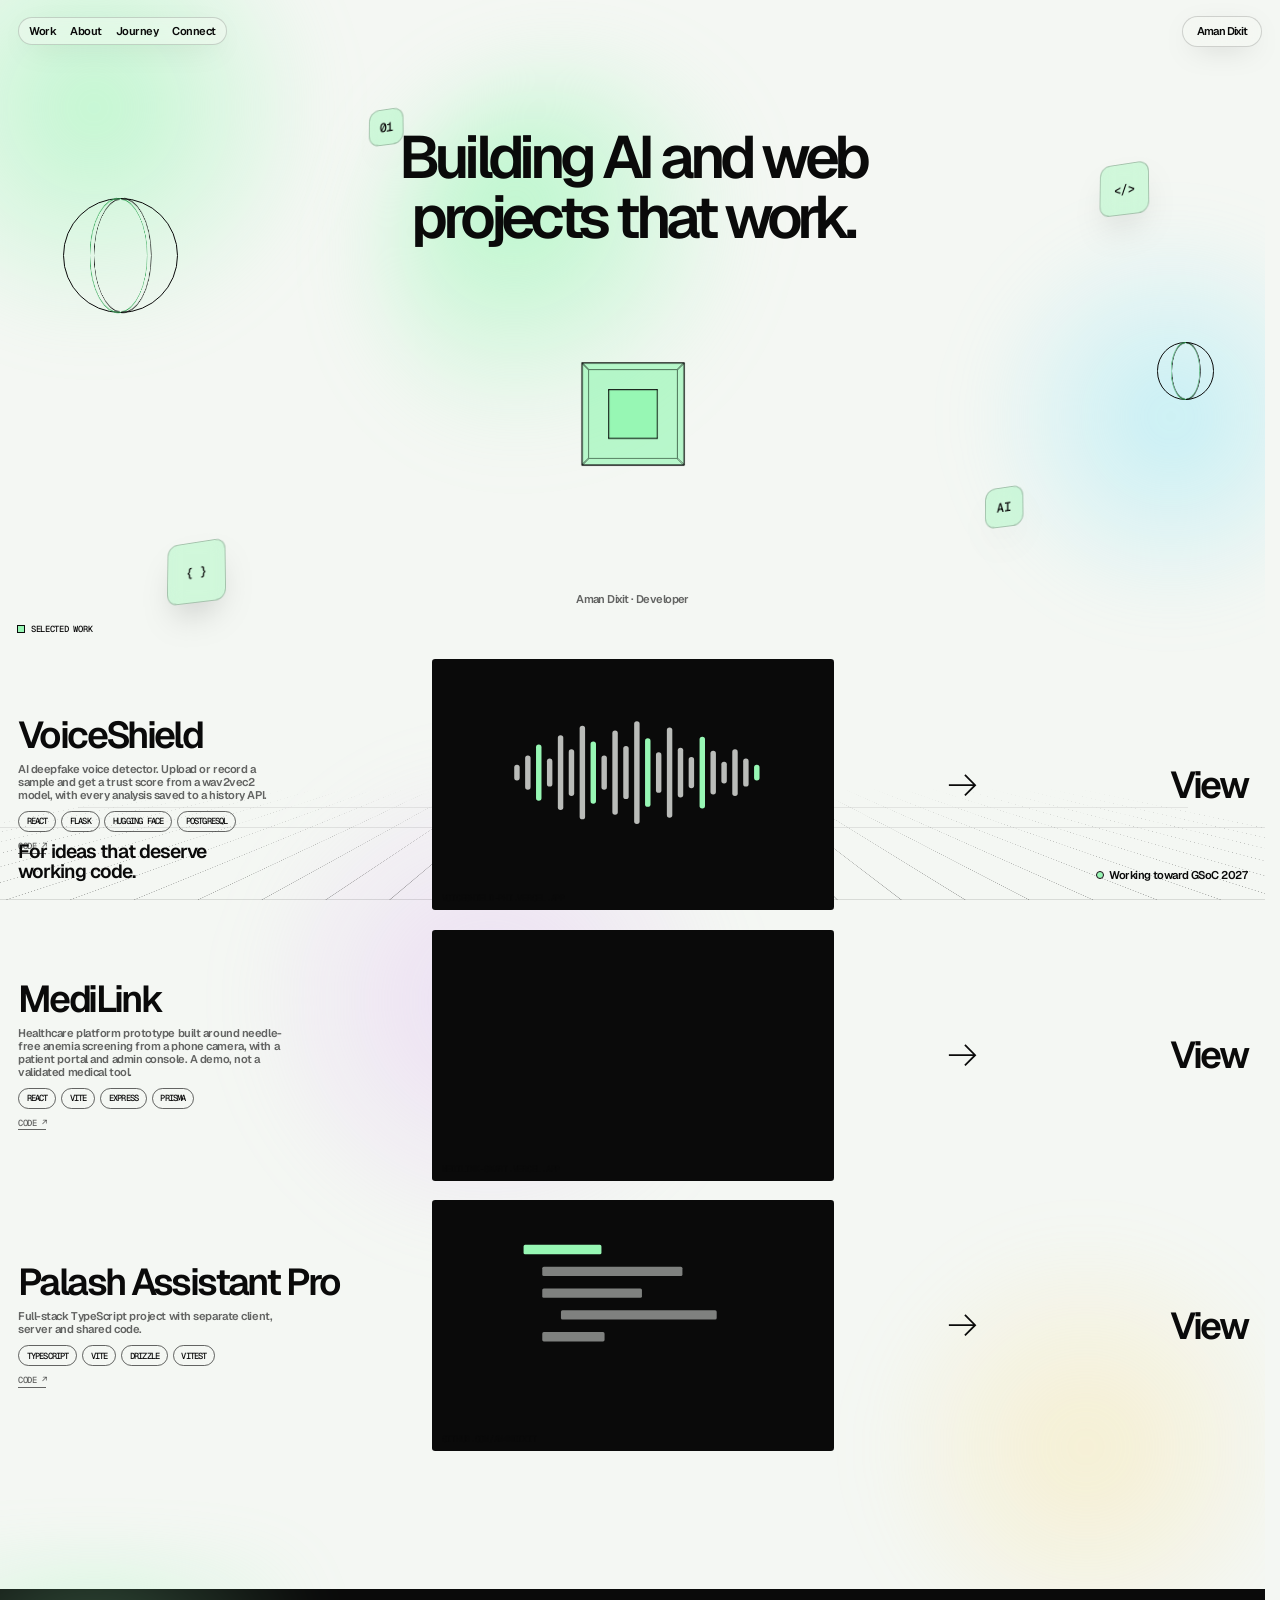
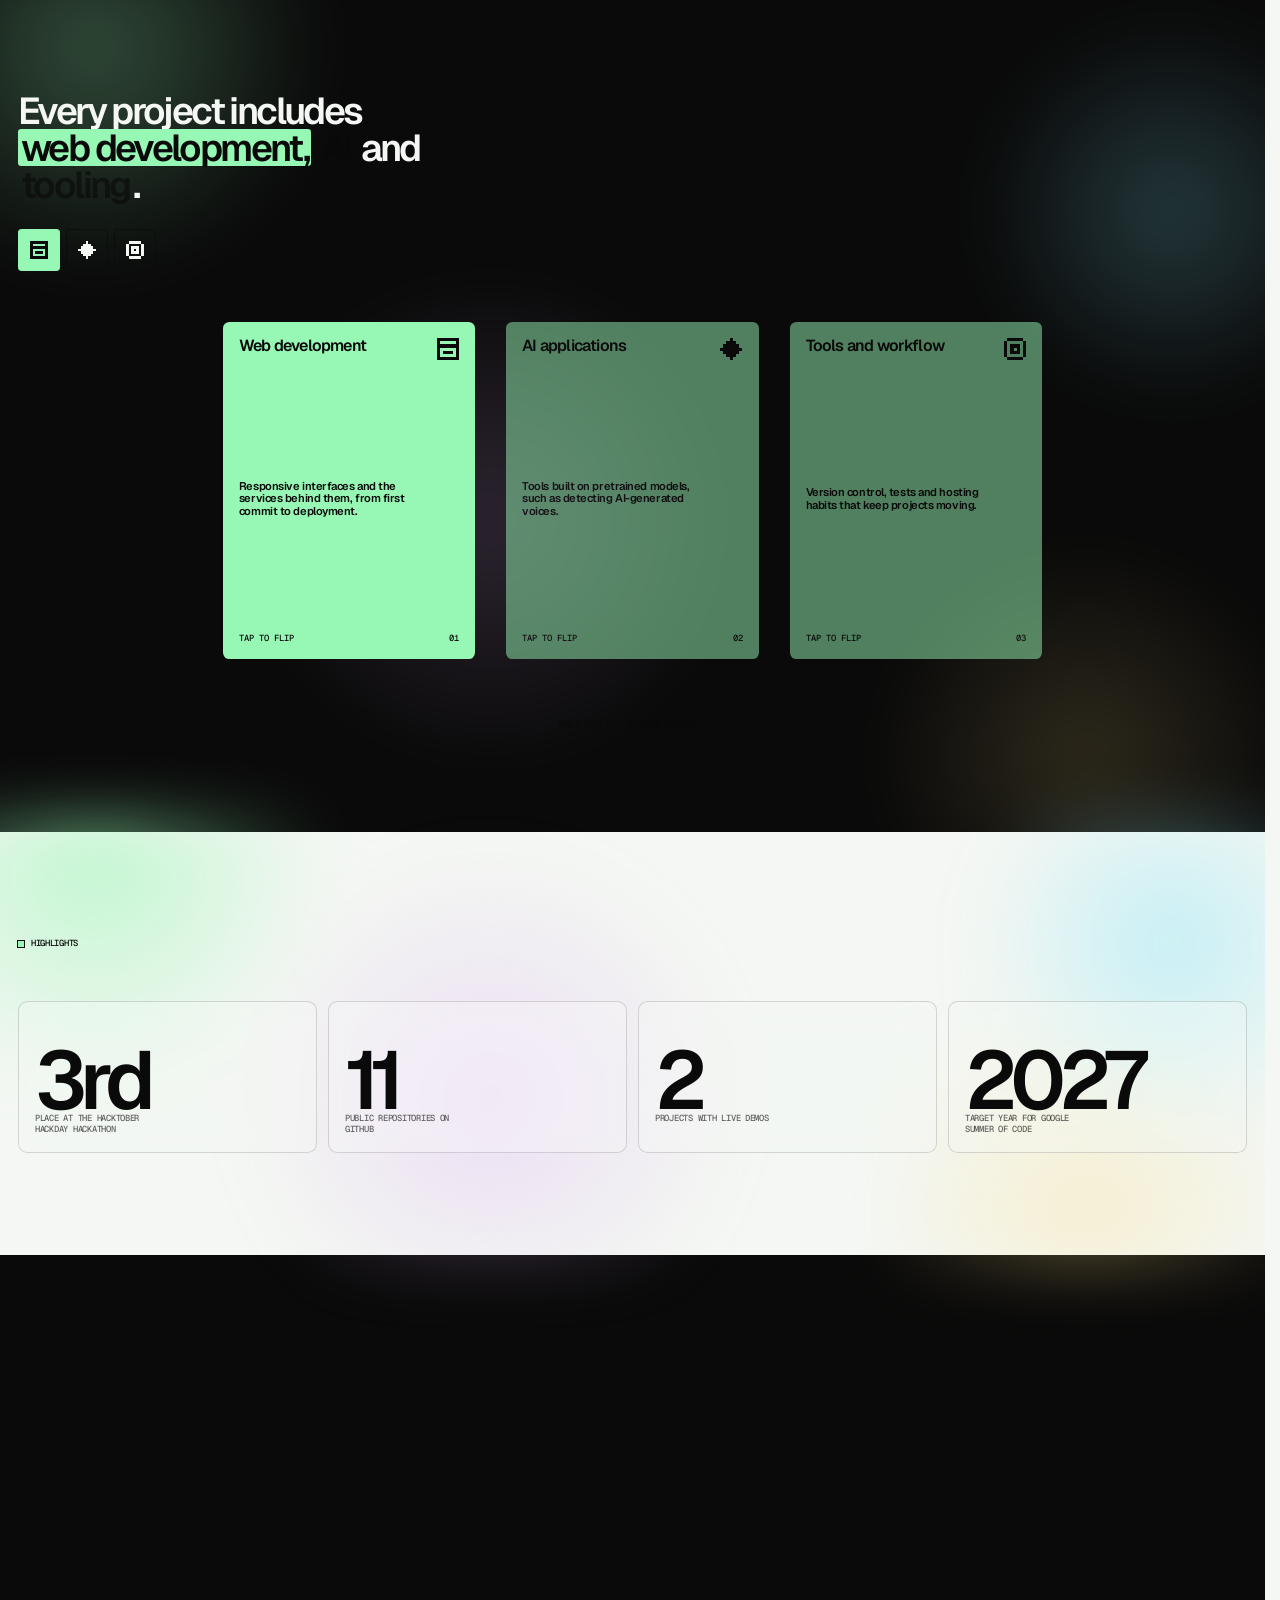
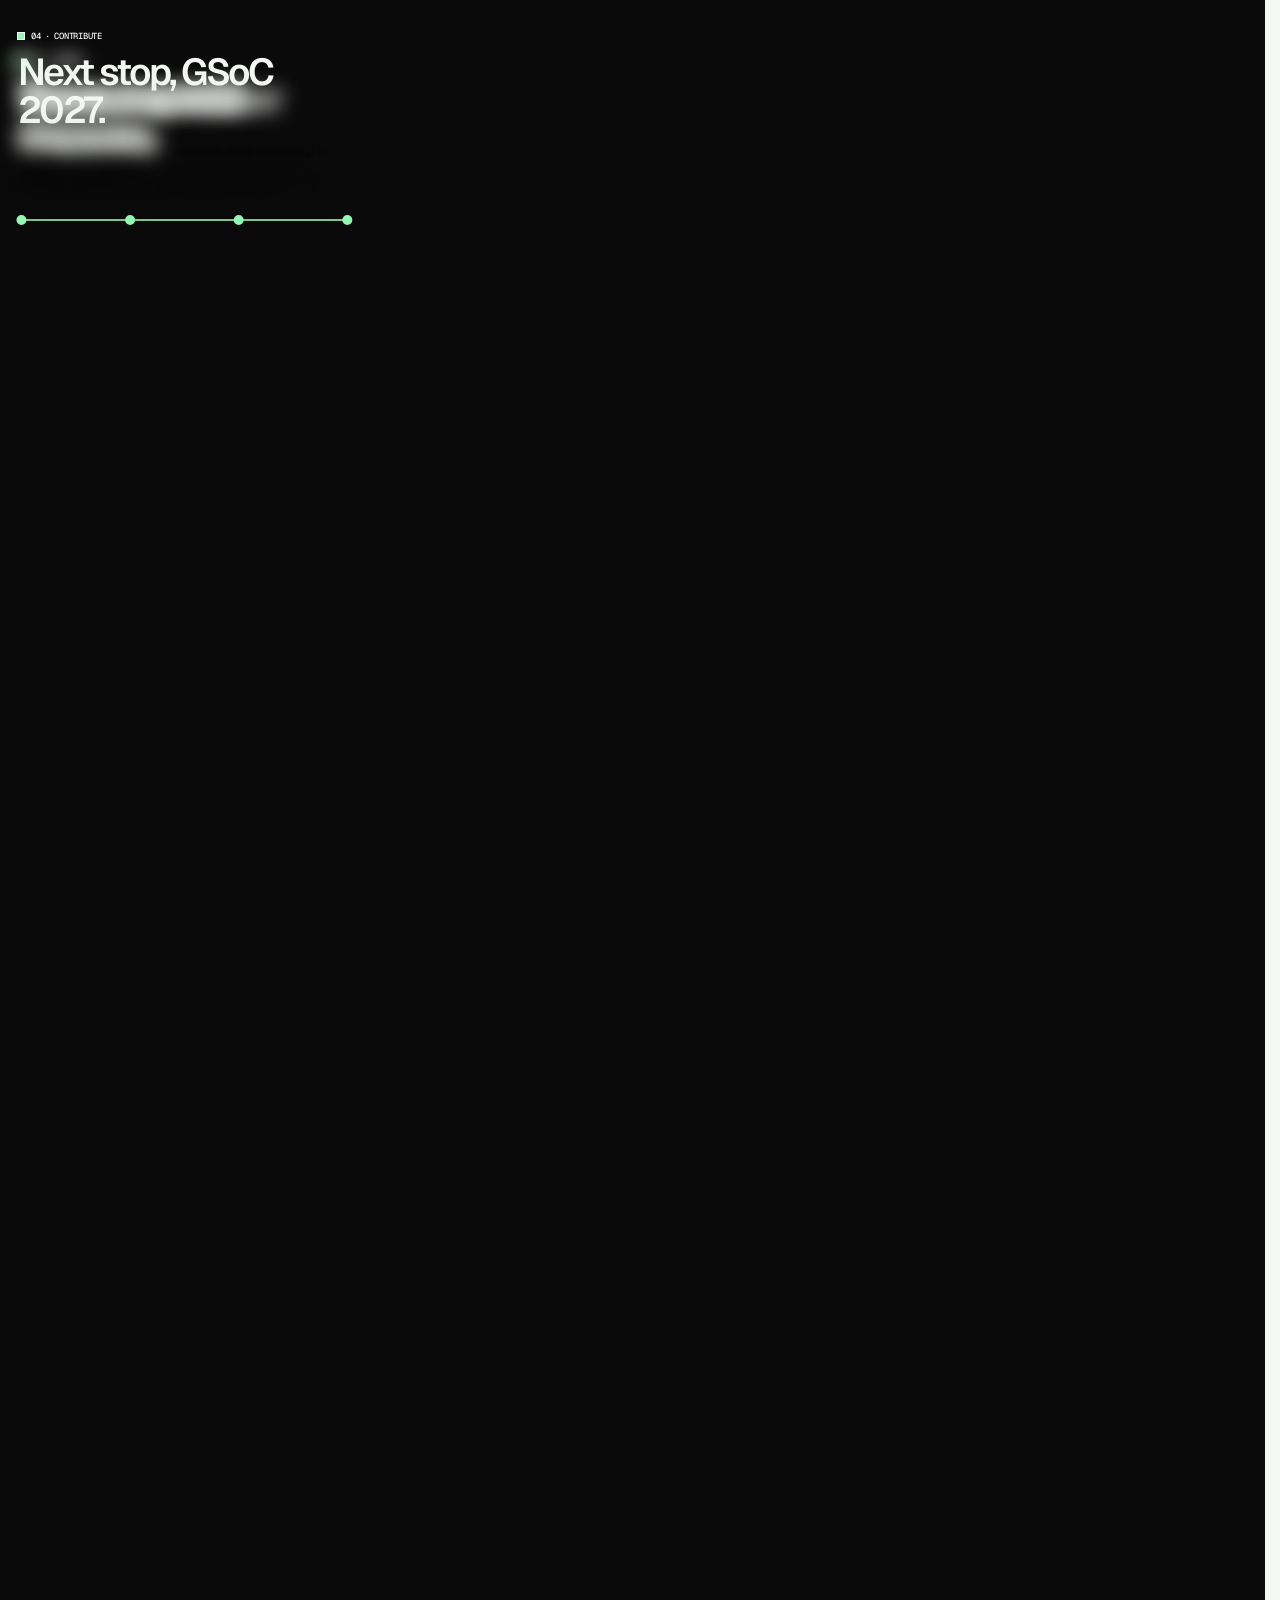
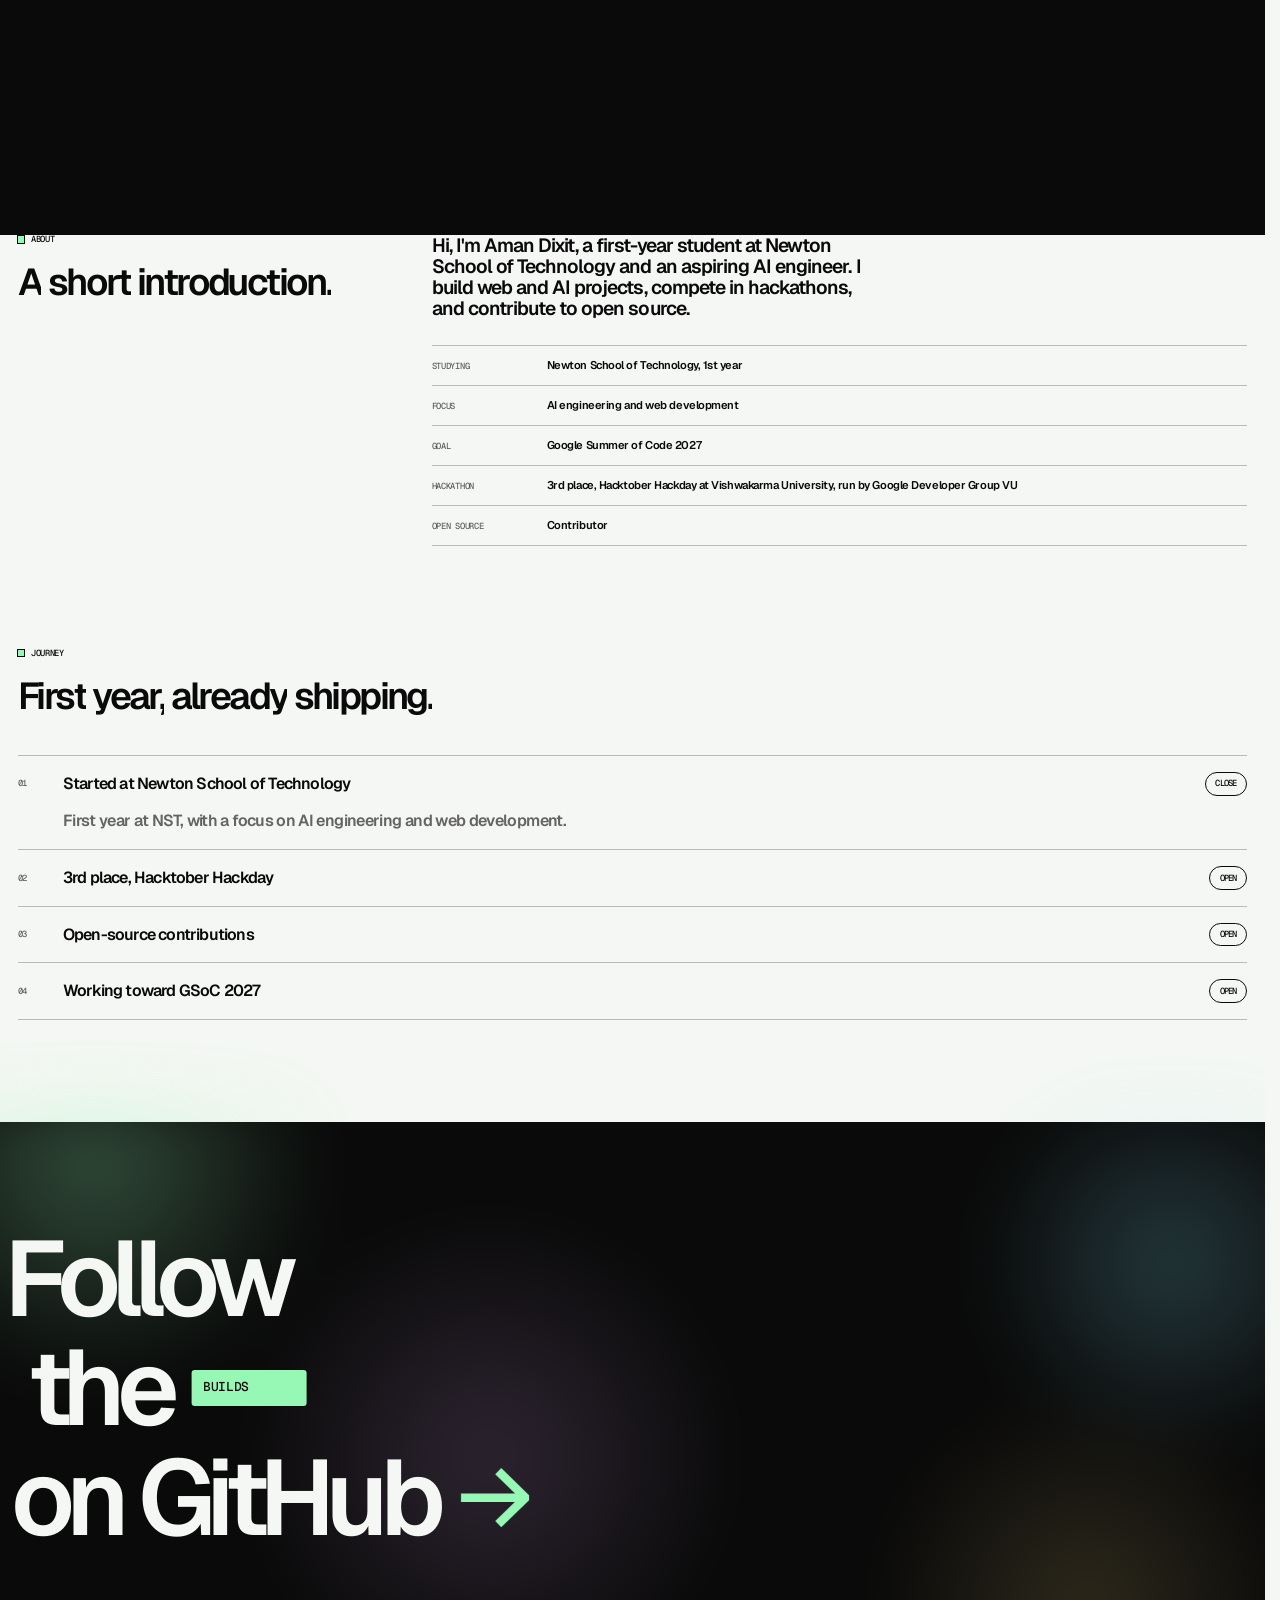
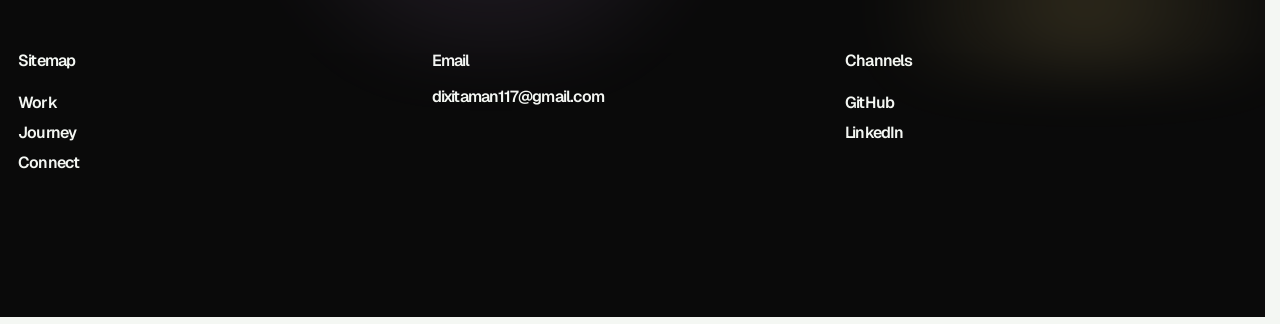
==== commit 0cce2ded: "Update portfolio.html" ====
--- a/portfolio.html
+++ b/portfolio.html
@@ -253,6 +253,7 @@
 </style>
 
 <a class="skip" href="#main">Skip to content</a>
+<div class="progress" id="progress" aria-hidden="true"></div>
 
 <header class="header u-container" id="header" data-theme="light">
   <div class="header__inner">
@@ -268,6 +269,16 @@
 
 <main id="main">
   <section class="hero u-container" id="top" data-theme="light">
+    <div class="hero__layers" aria-hidden="true">
+      <div class="grid3d"></div>
+      <div class="layer l0" data-s=".05" data-m="10"><div class="blob"></div></div>
+      <div class="layer l1" data-s=".18" data-m="28"><div class="gyro"><i></i><i></i><i></i></div></div>
+      <div class="layer l2" data-s=".10" data-m="-18"><span class="chip3d">&lt;/&gt;</span></div>
+      <div class="layer l3" data-s=".26" data-m="40"><span class="chip3d">AI</span></div>
+      <div class="layer l4" data-s=".14" data-m="-30"><span class="chip3d">{ }</span></div>
+      <div class="layer l5" data-s=".22" data-m="22"><div class="gyro sm"><i></i><i></i><i></i></div></div>
+      <div class="layer l6" data-s=".30" data-m="-36"><span class="chip3d">01</span></div>
+    </div>
     <div class="hero__header">
       <h1 class="hero__title">Building AI and web projects that work.</h1>
       <div class="hero__visual" data-depth="0.07" aria-hidden="true">
@@ -383,6 +394,23 @@
     </div>
   </section>
 
+  <section class="story" id="story" data-theme="dark">
+    <div class="story__track">
+      <div class="story__stage u-container">
+        <div class="story__text">
+          <div class="story__chapters">
+            <article class="chap is-on"><span class="tag">01 · Learn</span><h2>Started at NST.</h2><p>First year at Newton School of Technology, with a focus on AI engineering and web development.</p></article>
+            <article class="chap"><span class="tag">02 · Build</span><h2>Three projects shipped.</h2><p>VoiceShield, MediLink and Palash Assistant Pro, with live demos for two of them.</p></article>
+            <article class="chap"><span class="tag">03 · Compete</span><h2>3rd at Hacktober Hackday.</h2><p>A hackathon at Vishwakarma University, organised by Google Developer Group VU.</p></article>
+            <article class="chap"><span class="tag">04 · Contribute</span><h2>Next stop, GSoC 2027.</h2><p>Contributing to open source and building in public to get ready.</p></article>
+          </div>
+          <svg class="story__line" viewBox="0 0 400 24" fill="none" aria-hidden="true"><path d="M4 12H396" stroke="currentColor" opacity=".2" stroke-width="2"/><path id="sline" d="M4 12H396" stroke="var(--mint)" stroke-width="2" pathLength="1" stroke-dasharray="1" stroke-dashoffset="1"/><circle class="sd" cx="4" cy="12" r="5"/><circle class="sd" cx="134.7" cy="12" r="5"/><circle class="sd" cx="265.3" cy="12" r="5"/><circle class="sd" cx="396" cy="12" r="5"/></svg>
+        </div>
+        <canvas class="orb" id="orb" aria-hidden="true"></canvas>
+      </div>
+    </div>
+  </section>
+
   <section class="section u-container" id="about" data-theme="light" style="padding-top:0">
     <div class="u-grid about">
       <div class="about__head"><span class="tag">About</span><h2>A short introduction.</h2></div>
@@ -501,6 +529,110 @@
   </div>
 </dialog>
 
+<style id="fx">
+/* ===== FX LAYER: motion, 3D, glass, cursor ===== */
+html.has-cursor,html.has-cursor *{cursor:none!important}
+html.has-cursor dialog.connect,html.has-cursor dialog.connect *{cursor:auto!important}
+html:has(dialog[open]) .cur{display:none}
+.cur{position:fixed;left:0;top:0;z-index:5000;pointer-events:none;mix-blend-mode:difference;will-change:transform}
+.cur--dot{width:8px;height:8px;margin:-4px 0 0 -4px;border-radius:50%;background:#fff}
+.cur--t{width:6px;height:6px;margin:-3px 0 0 -3px;border-radius:50%;background:#fff}
+.cur--ring b{display:grid;place-items:center;width:38px;height:38px;margin:-19px 0 0 -19px;border:1px solid #fff;border-radius:50%;transition:scale .35s var(--ease-out),background .3s}
+.cur--ring span{font:500 8px/1 var(--font-mono);text-transform:uppercase;color:#000;letter-spacing:0}
+.cur--ring.is-link b{scale:1.5;background:rgba(255,255,255,.14)}
+.cur--ring.is-label b{scale:2.1;background:#fff}
+.progress{position:fixed;left:0;right:0;top:env(safe-area-inset-top,0px);height:3px;z-index:2000;background:var(--mint);transform-origin:0 50%;scale:var(--p,0) 1;pointer-events:none;box-shadow:0 0 12px var(--mint)}
+
+/* Glass header */
+.header__nav,.header__brand{backdrop-filter:blur(16px) saturate(1.5);-webkit-backdrop-filter:blur(16px) saturate(1.5);background:color-mix(in srgb,var(--color-background) 55%,transparent);border:1px solid color-mix(in srgb,var(--color) 16%,transparent);border-radius:99px;box-shadow:0 8px 30px -12px rgba(0,0,0,.35)}
+.header__nav{margin-left:0;padding:.1rem .3rem}
+.header__brand{padding:.7rem 1.1rem;line-height:1}
+dialog.connect{background:color-mix(in srgb,var(--color-background) 78%,transparent);backdrop-filter:blur(24px) saturate(1.5);-webkit-backdrop-filter:blur(24px) saturate(1.5)}
+.face--back{backdrop-filter:blur(14px);-webkit-backdrop-filter:blur(14px)}
+
+/* Ambient animated gradients */
+.amb{position:relative;isolation:isolate}
+.amb::before{content:"";position:absolute;inset:-4% -6%;z-index:-1;pointer-events:none;
+  background:radial-gradient(circle 26rem at 12% 10%,hsl(138 85% 78%/.55),transparent 70%),radial-gradient(circle 22rem at 88% 28%,hsl(190 90% 75%/.42),transparent 70%),radial-gradient(circle 28rem at 40% 62%,hsl(280 80% 82%/.34),transparent 70%),radial-gradient(circle 24rem at 82% 88%,hsl(45 95% 75%/.3),transparent 70%);
+  filter:blur(30px);animation:drift 20s ease-in-out infinite alternate}
+.amb[data-theme=dark]::before{opacity:.5}
+@keyframes drift{to{transform:translate3d(3%,2.5%,0) rotate(5deg) scale(1.1)}}
+
+/* Hero 3D layers (parallax) */
+.hero__header{position:relative;z-index:1}
+.hero__layers{position:absolute;left:0;right:0;top:0;height:100svh;pointer-events:none;z-index:0}
+.layer{position:absolute;perspective:700px;will-change:translate}
+.layer.l1{left:5%;top:22%}.layer.l2{right:9%;top:18%}.layer.l3{right:19%;top:54%}.layer.l4{left:13%;top:60%}.layer.l5{right:4%;top:38%}.layer.l6{left:29%;top:12%}.layer.l0{left:30%;top:8%}
+.blob{width:30rem;height:30rem;border-radius:50%;background:radial-gradient(circle at 35% 35%,hsl(138 85% 78%/.65),transparent 65%);filter:blur(40px)}
+.gyro{--g:9rem;width:var(--g);height:var(--g);position:relative;transform-style:preserve-3d;animation:gy 16s linear infinite}
+.gyro.sm{--g:4.5rem;animation-duration:10s;animation-direction:reverse}
+.gyro i{position:absolute;inset:0;border:1.5px solid var(--color);border-radius:50%}
+.gyro i:nth-child(2){transform:rotateY(60deg);border-color:hsl(138 60% 40%)}
+.gyro i:nth-child(3){transform:rotateY(120deg)}
+@keyframes gy{from{transform:rotateX(22deg) rotateY(0)}to{transform:rotateX(22deg) rotateY(360deg)}}
+.chip3d{display:grid;place-items:center;width:4.25rem;height:4.25rem;border-radius:.9rem;font:500 1.05rem var(--font-mono);letter-spacing:-.03em;color:var(--color);
+  backdrop-filter:blur(10px);-webkit-backdrop-filter:blur(10px);background:color-mix(in srgb,var(--color-accent) 38%,transparent);border:1px solid color-mix(in srgb,var(--color) 22%,transparent);
+  box-shadow:0 18px 40px -16px rgba(0,0,0,.35);transform:rotateX(18deg) rotateY(-24deg);animation:flt 7s ease-in-out infinite alternate}
+.l3 .chip3d{animation-delay:-2s;width:3.25rem;height:3.25rem}.l4 .chip3d{animation-delay:-4s;width:5rem;height:5rem}.l6 .chip3d{animation-delay:-3s;width:3rem;height:3rem}
+@keyframes flt{to{transform:translateY(-16px) rotateX(-8deg) rotateY(26deg)}}
+.grid3d{position:absolute;left:-30%;right:-30%;bottom:0;height:62%;transform:perspective(420px) rotateX(64deg);transform-origin:50% 100%;opacity:.55;
+  background:repeating-linear-gradient(90deg,var(--color-muted) 0 1px,transparent 1px 64px),repeating-linear-gradient(0deg,var(--color-muted) 0 1px,transparent 1px 64px);
+  -webkit-mask-image:linear-gradient(transparent,#000);mask-image:linear-gradient(transparent,#000);animation:gridmove 4s linear infinite}
+@keyframes gridmove{to{background-position:0 64px,0 64px}}
+@media (max-width:699px){.layer.l5,.layer.l6,.layer.l1{display:none}.blob{width:18rem;height:18rem}.layer.l2{right:4%}}
+
+/* Scroll reveal + word split */
+html.js [data-reveal]{opacity:0;translate:0 2.5rem;filter:blur(8px);transition:opacity .9s var(--ease-out),translate .9s var(--ease-out),filter .9s var(--ease-out),transform .5s var(--ease-out);transition-delay:calc(var(--d,0)*80ms),calc(var(--d,0)*80ms),calc(var(--d,0)*80ms),0s}
+html.js [data-reveal].is-in{opacity:1;translate:none;filter:none}
+.w{display:inline-block;overflow:hidden;vertical-align:top;padding-bottom:.1em;margin-bottom:-.1em}
+.w>span{display:inline-block}
+html.js [data-split] .w>span{translate:0 115%;transition:translate 1s var(--ease-out);transition-delay:calc(var(--i)*70ms)}
+html.js [data-split].is-in .w>span{translate:none}
+
+/* Tilt, glow, shine */
+.work .work__visual,.work:hover .work__visual{transform:perspective(900px) rotateX(var(--rx,0deg)) rotateY(var(--ry,0deg)) scale(var(--sc,1));transition:transform .5s var(--ease-out)}
+.work:hover .work__visual{--sc:1.04}
+.work__visual::before,.stat::before{content:"";position:absolute;inset:0;pointer-events:none;z-index:2;translate:-130% 0;transition:translate .9s var(--ease-out);background:linear-gradient(115deg,transparent 35%,rgba(255,255,255,.3) 50%,transparent 65%)}
+.work:hover .work__visual::before,.stat:hover::before{translate:130% 0}
+.work__visual::after,.stat::after,.face::after{content:"";position:absolute;inset:0;border-radius:inherit;pointer-events:none;opacity:0;transition:opacity .4s;background:radial-gradient(16rem circle at var(--gx,50%) var(--gy,50%),hsl(138 85% 78%/.5),transparent 60%)}
+.work:hover .work__visual::after,.stat:hover::after,.card3d:hover .face::after{opacity:1}
+.face--front::after{mix-blend-mode:soft-light}
+.work:hover .work__visual{box-shadow:0 0 0 1px var(--mint),0 0 40px -6px hsl(138 85% 78%/.7)}
+.stat{position:relative;overflow:hidden;padding:1.25rem;border-radius:.75rem;border:1px solid color-mix(in srgb,var(--color) 14%,transparent);background:color-mix(in srgb,var(--color-background) 45%,transparent);backdrop-filter:blur(16px) saturate(1.4);-webkit-backdrop-filter:blur(16px) saturate(1.4);transform:perspective(800px) rotateX(var(--rx,0deg)) rotateY(var(--ry,0deg))}
+.chips span{transition:background .3s,color .3s,box-shadow .3s}
+.chips span:hover{background:var(--color-accent);color:var(--black);box-shadow:0 0 18px hsl(138 85% 78%/.7)}
+.det{animation:glow 3s ease-in-out infinite}
+@keyframes glow{50%{box-shadow:0 0 28px hsl(138 85% 78%/.8)}}
+.close:hover,.copy:hover .f1{box-shadow:0 0 18px hsl(138 85% 78%/.8)}
+
+/* Self-drawing SVG */
+.eq rect{transform-box:fill-box;transform-origin:50% 50%;animation:eq 1.4s ease-in-out infinite alternate}
+@keyframes eq{from{scale:1 .25}to{scale:1 1.15}}
+.ecg path,.ecg circle{stroke-dasharray:1;stroke-dashoffset:1;animation:draw 4.5s ease-in-out infinite}
+.ecg circle{animation-delay:.3s}
+@keyframes draw{0%{stroke-dashoffset:1}55%,85%{stroke-dashoffset:0}100%{stroke-dashoffset:-1}}
+.code rect{transform-box:fill-box;transform-origin:0 50%;animation:typ 3.6s var(--ease-out) infinite}
+.code rect:nth-child(2){animation-delay:.2s}.code rect:nth-child(3){animation-delay:.4s}.code rect:nth-child(4){animation-delay:.6s}.code rect:nth-child(5){animation-delay:.8s}
+@keyframes typ{0%{scale:0 1}35%,80%{scale:1 1}100%{scale:0 1}}
+.work:hover .work__arrow path,.next__cta:hover .arrow3d .b path{stroke-dasharray:1;animation:redraw .7s var(--ease-out)}
+@keyframes redraw{from{stroke-dashoffset:1}to{stroke-dashoffset:0}}
+
+/* Scrollytelling story */
+.story{background:var(--color-background);color:var(--color)}
+.story__track{height:420svh;position:relative}
+.story__stage{position:sticky;top:0;height:100svh;padding-top:4rem;display:grid;grid-template-columns:minmax(0,1fr) minmax(0,1.15fr);align-items:center;gap:2rem}
+.story__text{display:grid;gap:2.5rem;align-content:center}
+.story__chapters{display:grid}
+.chap{grid-area:1/1;display:grid;gap:1rem;align-content:start;opacity:0;translate:0 2rem;filter:blur(10px);pointer-events:none;transition:opacity .6s var(--ease-out),translate .8s var(--ease-out),filter .6s var(--ease-out)}
+.chap.is-on{opacity:1;translate:none;filter:none}
+.chap h2{max-width:12ch}
+.chap p{color:var(--color-muted);font-size:var(--fs-p1);line-height:1.15;letter-spacing:-.04em;max-width:30ch}
+.story__line{width:100%;max-width:26rem;overflow:visible}
+.sd{fill:var(--black);stroke:currentColor;stroke-width:2;transition:fill .3s,stroke .3s}
+.sd.on{fill:var(--mint);stroke:var(--mint)}
+.orb{width:100%;height:min(80svh,46rem);display:block}
+@media (max-width:799px){.story__stage{grid-template-columns:1fr;grid-template-rows:40svh auto;align-content:center;gap:1rem}.orb{height:40svh;order:-1}.story__text{gap:1.5rem}}
+</style>
 <script>
 (function(){
   var rm=window.matchMedia('(prefers-reduced-motion: reduce)');
@@ -572,7 +704,7 @@
 
   /* Rotating word */
   var det=$('#det'),words=['Commits','Builds','Ideas','Experiments'],wi=0;
-  if(!rm.matches){setInterval(function(){wi=(wi+1)%words.length;det.textContent=words[wi];},2200);}
+  if(!rm.matches){setInterval(function(){wi=(wi+1)%words.length;window.__scr?window.__scr(det,words[wi],600):det.textContent=words[wi];},2200);}
 
   /* Connect dialog */
   var dlg=$('#connect');
@@ -610,4 +742,157 @@
 })();
 </script>
 
-</body></html>+<script>
+(function(){
+var rm=matchMedia('(prefers-reduced-motion: reduce)').matches,root=document.documentElement;
+var $=function(s,r){return (r||document).querySelector(s)},$$=function(s,r){return [].slice.call((r||document).querySelectorAll(s))};
+var clamp=function(v,a,b){return Math.max(a,Math.min(b,v))};
+var CH='!<>-_\\/[]{}=+*^?#01';
+
+/* Word scrambler */
+function scr(el,txt,dur){
+  if(rm){el.textContent=txt;return}
+  cancelAnimationFrame(el._s);var t0=performance.now();dur=dur||700;
+  (function st(now){var p=clamp((now-t0)/dur,0,1),o='',n=txt.length;
+    for(var i=0;i<n;i++){var c=txt[i];o+=(c===' '||i<p*n)?c:CH[Math.random()*CH.length|0];}
+    el.textContent=o;if(p<1)el._s=requestAnimationFrame(st);else el.textContent=txt;})(t0);
+}
+window.__scr=scr;
+
+/* Ambient gradients */
+$$('#top,#skills,#highlights,#next').forEach(function(s){s.classList.add('amb')});
+
+/* Self-drawing / motion SVGs */
+var vs=$$('.work__visual svg');
+if(vs.length>2){
+  vs[0].classList.add('eq');$$('rect',vs[0]).forEach(function(r,i){r.style.animationDelay=(i*-.12)+'s'});
+  vs[1].classList.add('ecg');$$('path,circle',vs[1]).forEach(function(p){p.setAttribute('pathLength','1')});
+  vs[2].classList.add('code');
+}
+$$('.work__arrow path,.arrow3d path').forEach(function(p){p.setAttribute('pathLength','1')});
+$$('.work__link').forEach(function(a){a.setAttribute('data-cursor','View')});
+$$('.card3d').forEach(function(a){a.setAttribute('data-cursor','Flip')});
+
+/* Scroll reveal, word split, counters */
+function count(el){var u=$('.u-display',el),m=/^(\d+)(.*)$/.exec(u.textContent);if(!m)return;var to=+m[1],suf=m[2],t0=performance.now();
+  (function st(now){var p=clamp((now-t0)/1400,0,1);u.textContent=Math.round(to*(1-Math.pow(1-p,3)))+suf;if(p<1)requestAnimationFrame(st)})(t0)}
+function onIn(el){
+  if(el.matches('.tag')){scr(el,el.textContent.trim(),600)}
+  if(el.matches('.stat'))count(el);
+}
+if(!rm&&'IntersectionObserver' in window){
+  root.classList.add('js');
+  var cnt=new Map();
+  $$('.tag,.work,.stat,.about__lede,.facts li,.acc details,.micro-cards,.slider,.service__title,.micro,.footer__col,.footer__info,.next__grid').forEach(function(el){
+    el.setAttribute('data-reveal','');var p=el.parentNode,n=cnt.get(p)||0;cnt.set(p,n+1);el.style.setProperty('--d',n);});
+  $$('.about__head h2,.journey-head h2').forEach(function(h){
+    var t=h.textContent.trim();h.setAttribute('aria-label',t);
+    h.innerHTML=t.split(/\s+/).map(function(x,i){return '<span class="w" aria-hidden="true"><span style="--i:'+i+'">'+x+'</span></span>'}).join(' ');
+    h.setAttribute('data-split','');});
+  var io=new IntersectionObserver(function(es){es.forEach(function(e){if(e.isIntersecting){e.target.classList.add('is-in');io.unobserve(e.target);onIn(e.target)}})},{threshold:.12,rootMargin:'0px 0px -6% 0px'});
+  $$('[data-reveal],[data-split]').forEach(function(el){io.observe(el)});
+}
+
+/* Hero headline scramble */
+var h1=$('.hero__title');
+if(h1&&!rm){var ht=h1.textContent;h1.setAttribute('aria-label',ht);h1.style.minHeight=h1.offsetHeight+'px';scr(h1,ht,1200);h1.addEventListener('pointerenter',function(){scr(h1,ht,700)})}
+
+/* Tilt + glow */
+function tilt(host,tg,max){
+  host.addEventListener('pointermove',function(e){if(e.pointerType!=='mouse'||rm)return;
+    var r=tg.getBoundingClientRect(),x=(e.clientX-r.left)/r.width,y=(e.clientY-r.top)/r.height;
+    tg.style.setProperty('--ry',((x-.5)*max*2).toFixed(1)+'deg');tg.style.setProperty('--rx',((.5-y)*max*2).toFixed(1)+'deg');
+    tg.style.setProperty('--gx',(x*100).toFixed(0)+'%');tg.style.setProperty('--gy',(y*100).toFixed(0)+'%')});
+  host.addEventListener('pointerleave',function(){tg.style.setProperty('--rx','0deg');tg.style.setProperty('--ry','0deg')});
+}
+$$('.work').forEach(function(w){tilt(w,$('.work__visual',w),9)});
+$$('.stat').forEach(function(s){tilt(s,s,7)});
+$$('.card3d').forEach(function(c){c.addEventListener('pointermove',function(e){var r=c.getBoundingClientRect();c.style.setProperty('--gx',((e.clientX-r.left)/r.width*100).toFixed(0)+'%');c.style.setProperty('--gy',((e.clientY-r.top)/r.height*100).toFixed(0)+'%')})});
+
+/* Mouse + custom cursor */
+var tx=0,ty=0,sx=0,sy=0,mx=-100,my=-100,rx=-100,ry=-100,first=true,ring,dot,trail=[],tp=[];
+function mk(c,h){var d=document.createElement('div');d.className='cur '+c;if(h)d.innerHTML=h;document.body.appendChild(d);return d}
+if(matchMedia('(hover:hover) and (pointer:fine)').matches&&!rm){
+  root.classList.add('has-cursor');
+  ring=mk('cur--ring','<b><span></span></b>');dot=mk('cur--dot');
+  for(var i=0;i<7;i++){trail.push(mk('cur--t'));tp.push({x:-100,y:-100})}
+}
+var lab=ring&&$('span',ring);
+window.addEventListener('pointermove',function(e){
+  tx=(e.clientX/innerWidth-.5)*2;ty=(e.clientY/innerHeight-.5)*2;mx=e.clientX;my=e.clientY;
+  if(first){rx=mx;ry=my;tp.forEach(function(t){t.x=mx;t.y=my});first=false}
+  if(ring&&e.target.closest){
+    var c=e.target.closest('[data-cursor]');
+    ring.classList.toggle('is-link',!!e.target.closest('a,button,summary,.card3d'));
+    ring.classList.toggle('is-label',!!c);lab.textContent=c?c.getAttribute('data-cursor'):'';
+  }
+},{passive:true});
+
+/* 3D morphing point cloud (scrollytelling scene) */
+var cv=$('#orb'),ctx=cv&&cv.getContext('2d'),W=0,H=0,N=152,S=[[],[],[],[]],stageX=0,stageY=0;
+(function(){var i,k;
+  for(i=0;i<N;i++){var y=1-2*(i+.5)/N,r=Math.sqrt(1-y*y),a=i*2.399963;S[0].push([Math.cos(a)*r,y,Math.sin(a)*r])}
+  for(var x=0;x<6;x++)for(var yy=0;yy<6;yy++)for(var z=0;z<6;z++){if([x,yy,z].some(function(v){return v===0||v===5}))S[1].push([(x*.4-1)*.85,(yy*.4-1)*.85,(z*.4-1)*.85])}
+  for(var u=0;u<19;u++)for(var v=0;v<8;v++){var A=u/19*6.2832,B=v/8*6.2832,R=.72+.3*Math.cos(B);S[2].push([R*Math.cos(A),.3*Math.sin(B),R*Math.sin(A)])}
+  for(i=0;i<N;i++){var s=i%76,t=s/75,an=t*Math.PI*5+(i<76?0:Math.PI);S[3].push([Math.cos(an)*.55,t*2-1,Math.sin(an)*.55])}
+})();
+function size(){if(!cv)return;var d=Math.min(2,devicePixelRatio||1);W=cv.clientWidth;H=cv.clientHeight;cv.width=W*d;cv.height=H*d;ctx.setTransform(d,0,0,d,0,0)}
+size();addEventListener('resize',size);
+if(cv){var st=cv.parentNode;st.addEventListener('pointermove',function(e){var r=st.getBoundingClientRect();stageX=(e.clientX-r.left)/r.width-.5;stageY=(e.clientY-r.top)/r.height-.5})}
+var HUE=[138,190,48,285],ox=0,oy=0;
+function orb(p,now){
+  ctx.clearRect(0,0,W,H);
+  var t=p*3,i=Math.min(2,t|0),f=clamp((t-i-.2)/.6,0,1);f=f*f*(3-2*f);if(p>=1){i=2;f=1}
+  var A=S[i],B=S[i+1],hue=HUE[i]+(HUE[i+1]-HUE[i])*f;
+  ox+=(stageX-ox)*.06;oy+=(stageY-oy)*.06;
+  var ry_=(rm?0:now*.00022)+p*6.2832+ox*1.2,rx_=.35+oy*.6,cy=Math.cos(ry_),sy_=Math.sin(ry_),cx=Math.cos(rx_),sx_=Math.sin(rx_),R=Math.min(W,H)*.34,P=[];
+  for(var k=0;k<N;k++){
+    var x=A[k][0]+(B[k][0]-A[k][0])*f,y=A[k][1]+(B[k][1]-A[k][1])*f,z=A[k][2]+(B[k][2]-A[k][2])*f;
+    var x1=x*cy+z*sy_,z1=-x*sy_+z*cy,y1=y*cx-z1*sx_,z2=y*sx_+z1*cx,s=2.6/(2.6+z2);
+    P.push([W/2+x1*s*R,H/2+y1*s*R,z2,s,x1,y1]);
+  }
+  ctx.lineWidth=1;
+  for(var a=0;a<N;a++)for(var b=a+1;b<N;b++){
+    var dx=P[a][4]-P[b][4],dy=P[a][5]-P[b][5],dz=P[a][2]-P[b][2],d=Math.sqrt(dx*dx+dy*dy+dz*dz);
+    if(d<.44){var c=clamp(.5-(P[a][2]+P[b][2])/6.8,0,1);ctx.strokeStyle='hsla('+hue+',85%,78%,'+((1-d/.44)*.6*(.35+.65*c)).toFixed(3)+')';ctx.beginPath();ctx.moveTo(P[a][0],P[a][1]);ctx.lineTo(P[b][0],P[b][1]);ctx.stroke()}
+  }
+  for(k=0;k<N;k++){var c2=clamp(.5-P[k][2]/3.4,0,1);ctx.fillStyle='hsla('+hue+',90%,80%,'+(.35+.65*c2).toFixed(2)+')';ctx.beginPath();ctx.arc(P[k][0],P[k][1],1+2.4*P[k][3]*c2+.6,0,6.2832);ctx.fill()}
+}
+
+/* Main loop: parallax, progress, story, cursor */
+var layers=$$('.layer'),par=[],prog=document.getElementById('progress'),tr=$('.story__track'),chs=$$('.chap'),dots=$$('.sd'),sl=$('#sline'),cur=0;
+$$('.work__visual svg').forEach(function(e){par.push({e:e,ps:.035,hx:0})});
+$$('.stat .u-display').forEach(function(e){par.push({e:e,ps:.05,hx:0})});
+$$('.next__grid>*').forEach(function(e,i){par.push({e:e,ps:0,hx:[.16,-.1,.08][i]||0})});
+if(h1)par.push({e:h1,ps:.1,hx:0,p:$('.hero__header')});
+function loop(now){
+  var vh=innerHeight,y=scrollY,max=root.scrollHeight-vh;
+  sx+=(tx-sx)*.07;sy+=(ty-sy)*.07;
+  if(prog)prog.style.setProperty('--p',max>0?clamp(y/max,0,1).toFixed(4):0);
+  if(!rm){
+    if(y<vh*1.6)layers.forEach(function(l){var s=+l.getAttribute('data-s'),m=+l.getAttribute('data-m');l.style.translate=(sx*m).toFixed(1)+'px '+(sy*m*.7-y*s).toFixed(1)+'px'});
+    par.forEach(function(o){var r=(o.p||o.e.parentNode).getBoundingClientRect(),c=r.top+r.height/2-vh/2;
+      if(Math.abs(c)<vh*1.4)o.e.style.translate=(o.hx*c).toFixed(1)+'px '+(-o.ps*c).toFixed(1)+'px'});
+  }
+  if(tr){
+    var r=tr.getBoundingClientRect();
+    if(r.bottom>0&&r.top<vh){
+      var p=clamp(-r.top/(r.height-vh),0,1),idx=Math.min(3,p*4|0);
+      orb(p,now);sl.style.strokeDashoffset=(1-p).toFixed(3);
+      dots.forEach(function(d,k){d.classList.toggle('on',p>=k/3-.02)});
+      if(idx!==cur){chs[cur].classList.remove('is-on');chs[idx].classList.add('is-on');cur=idx;var h=$('h2',chs[idx]);if(!h._t)h._t=h.textContent;scr(h,h._t,600)}
+    }
+  }
+  if(ring){
+    rx+=(mx-rx)*.2;ry+=(my-ry)*.2;
+    ring.style.transform='translate3d('+rx+'px,'+ry+'px,0)';dot.style.transform='translate3d('+mx+'px,'+my+'px,0)';
+    var px=mx,py=my;
+    trail.forEach(function(t,i){var q=tp[i];q.x+=(px-q.x)*.42;q.y+=(py-q.y)*.42;px=q.x;py=q.y;
+      t.style.transform='translate3d('+q.x+'px,'+q.y+'px,0) scale('+(1-i/8)+')';t.style.opacity=(.55*(1-i/7)).toFixed(2)});
+  }
+  requestAnimationFrame(loop);
+}
+requestAnimationFrame(loop);
+})();
+</script>
+</body></html>
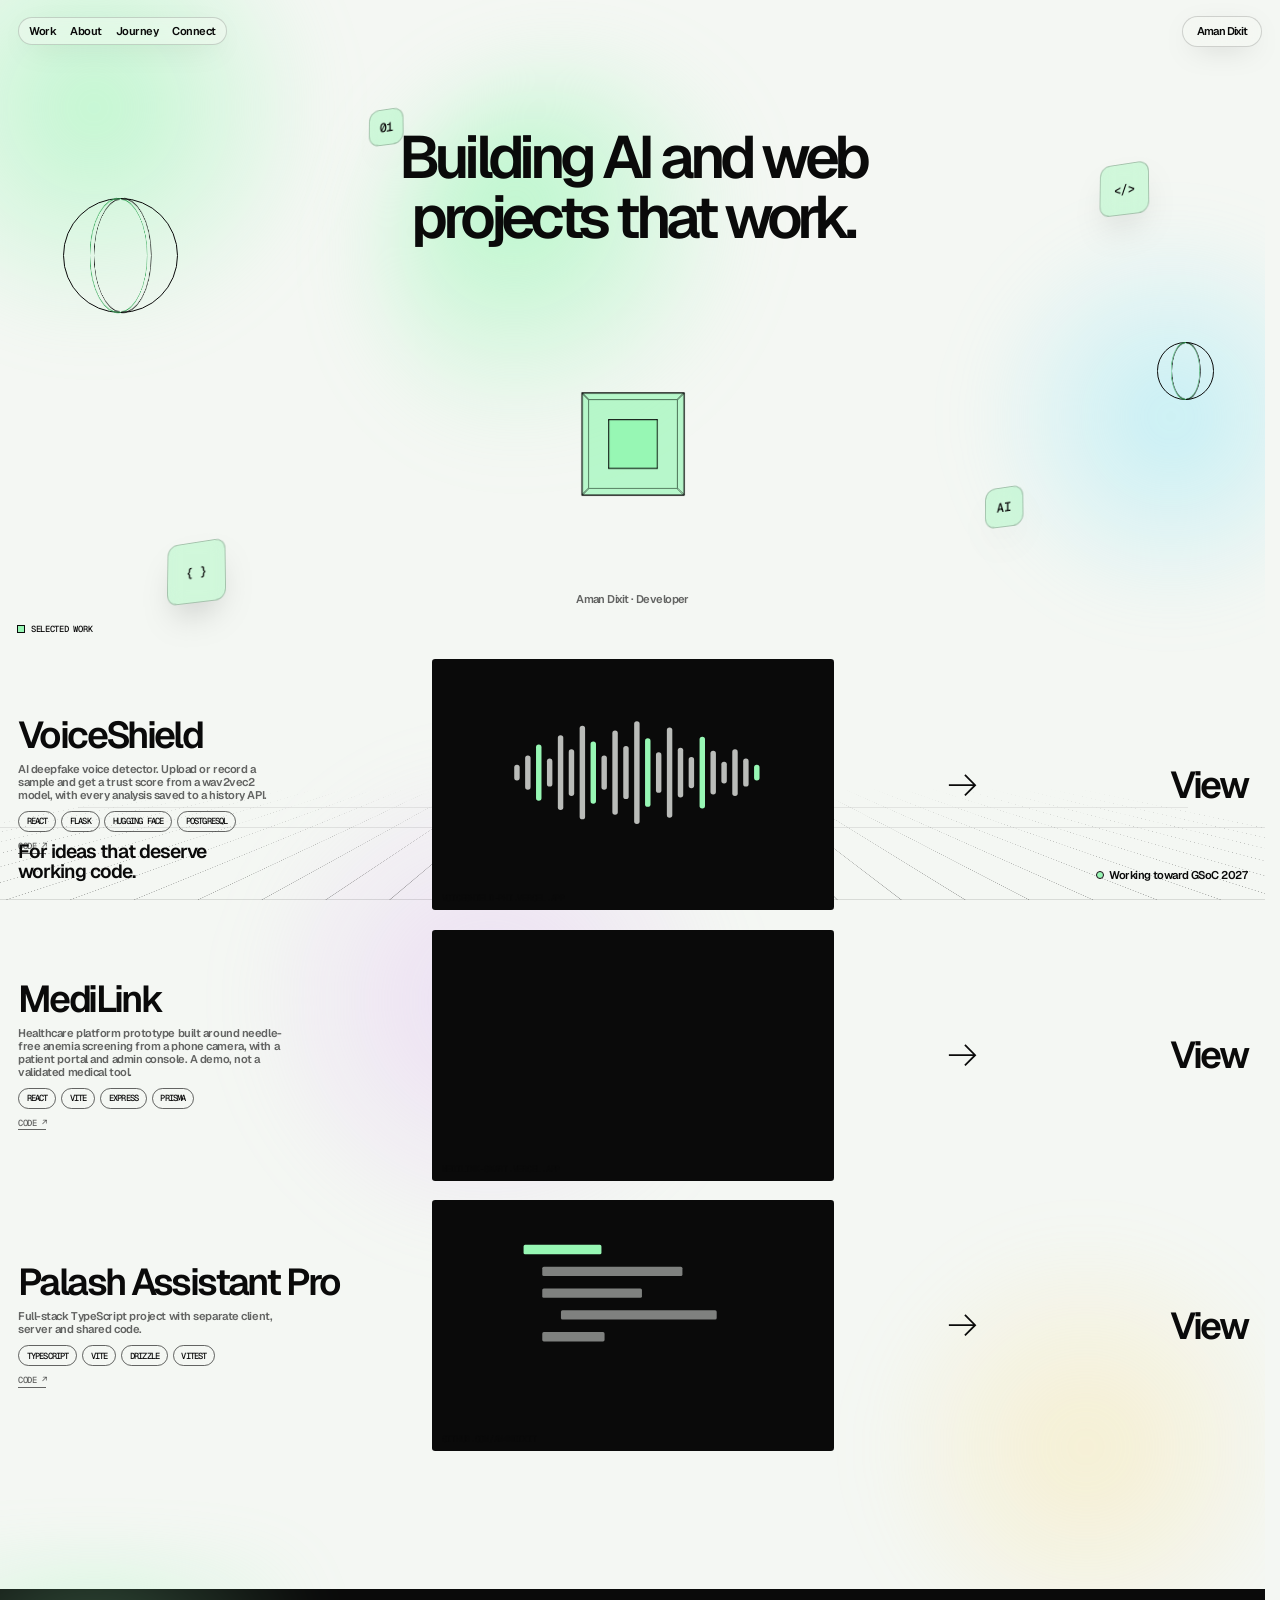
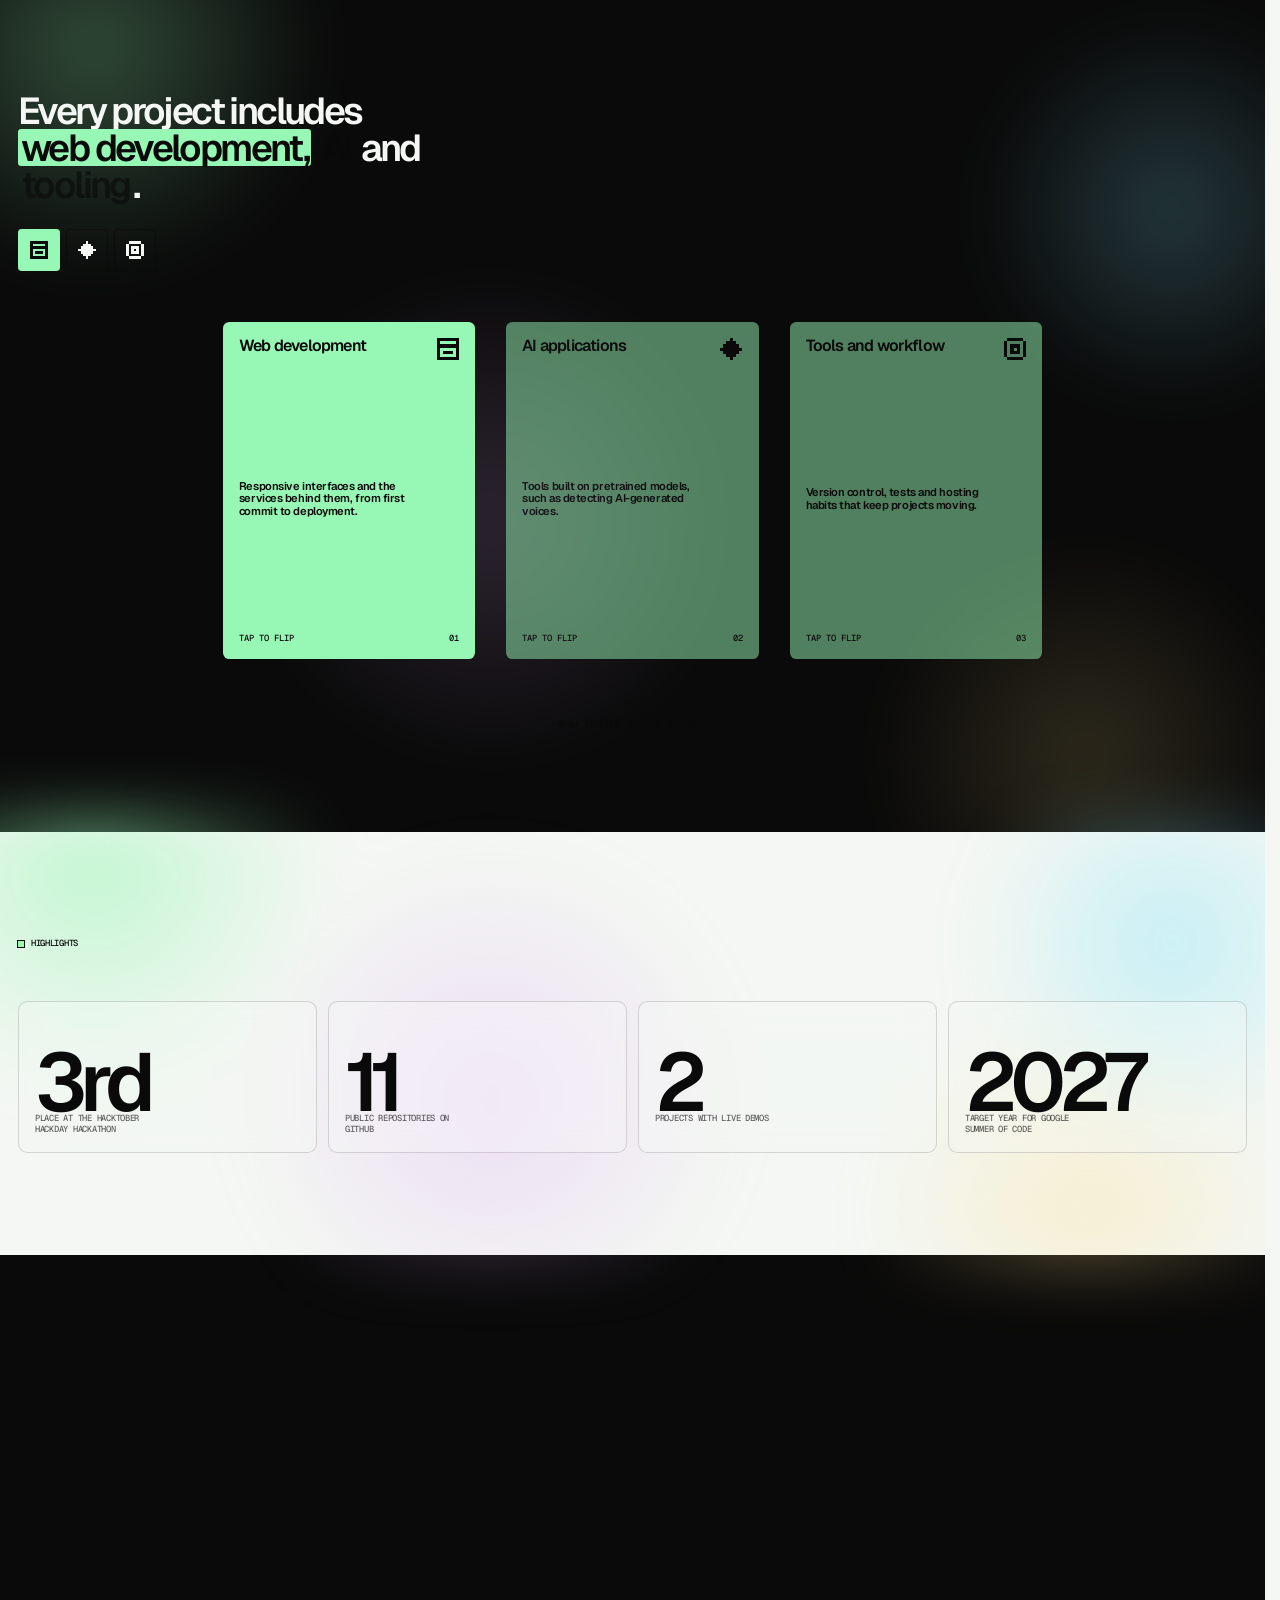
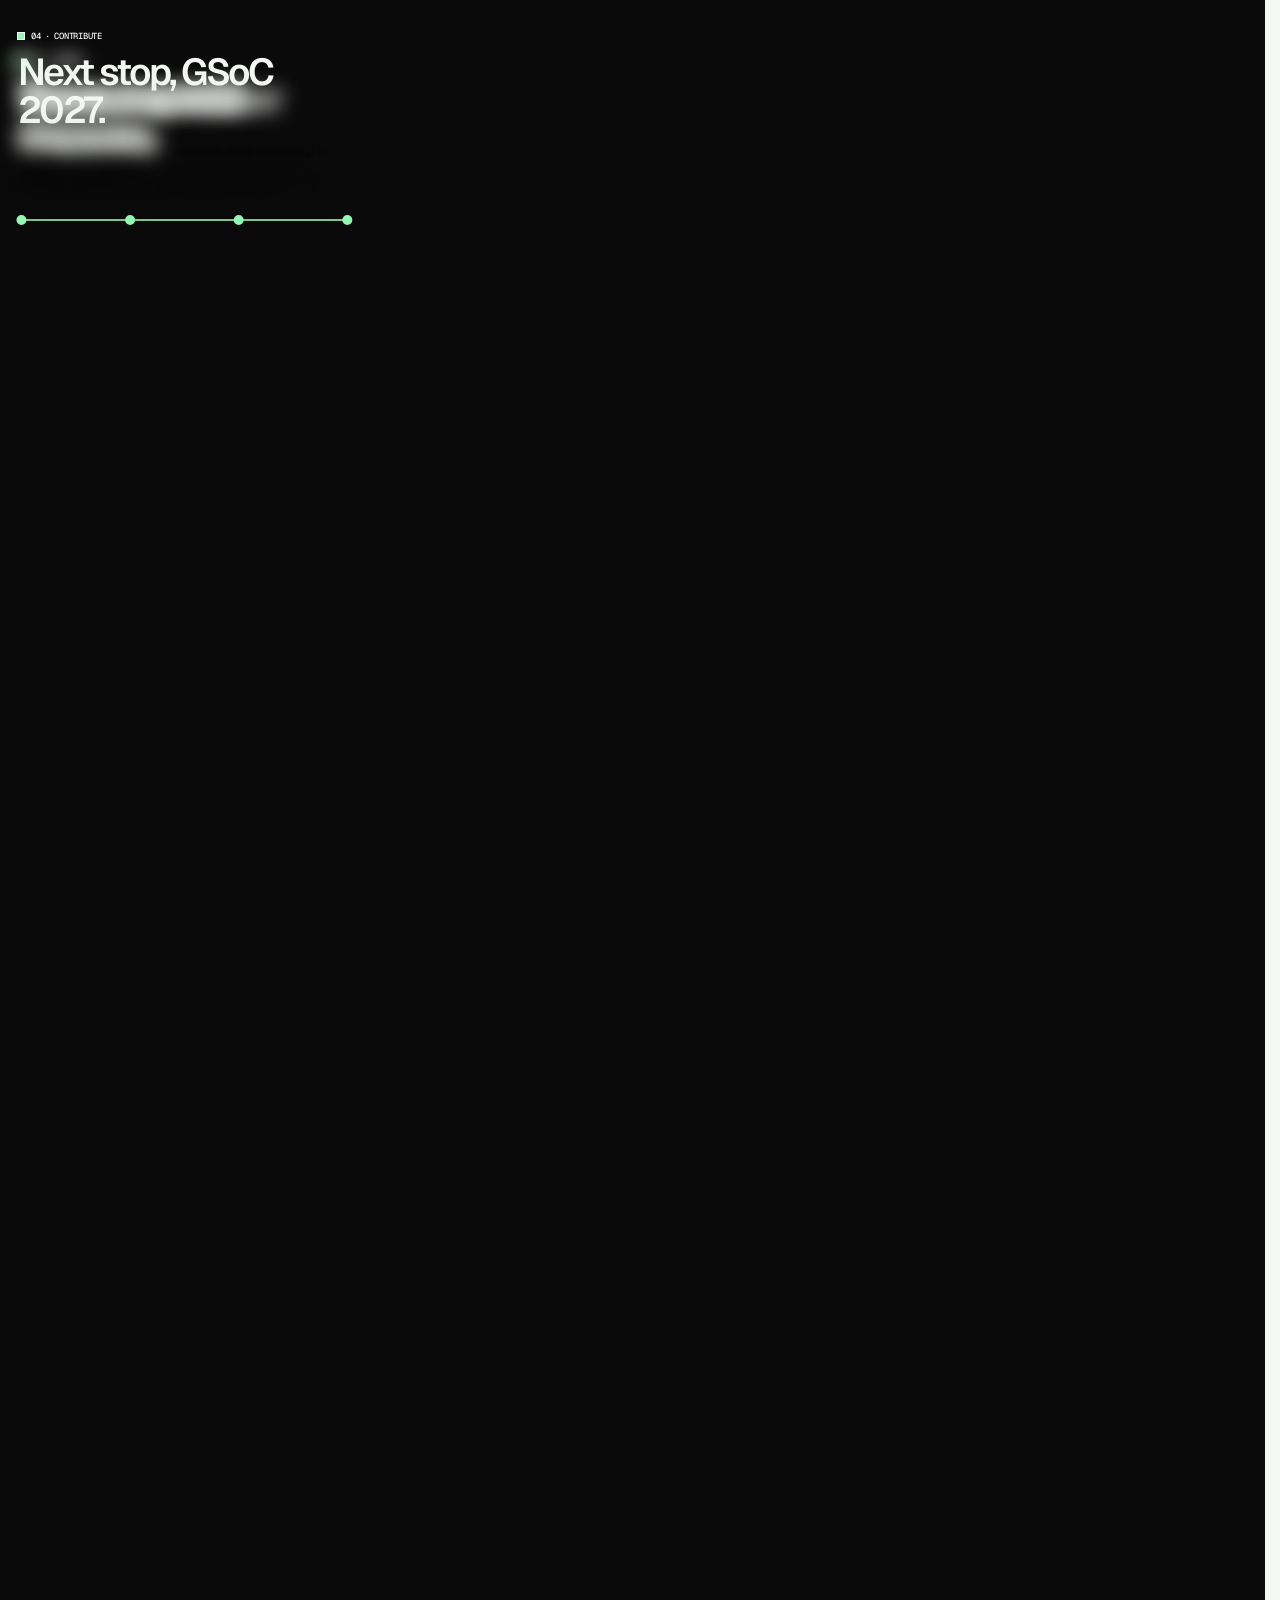
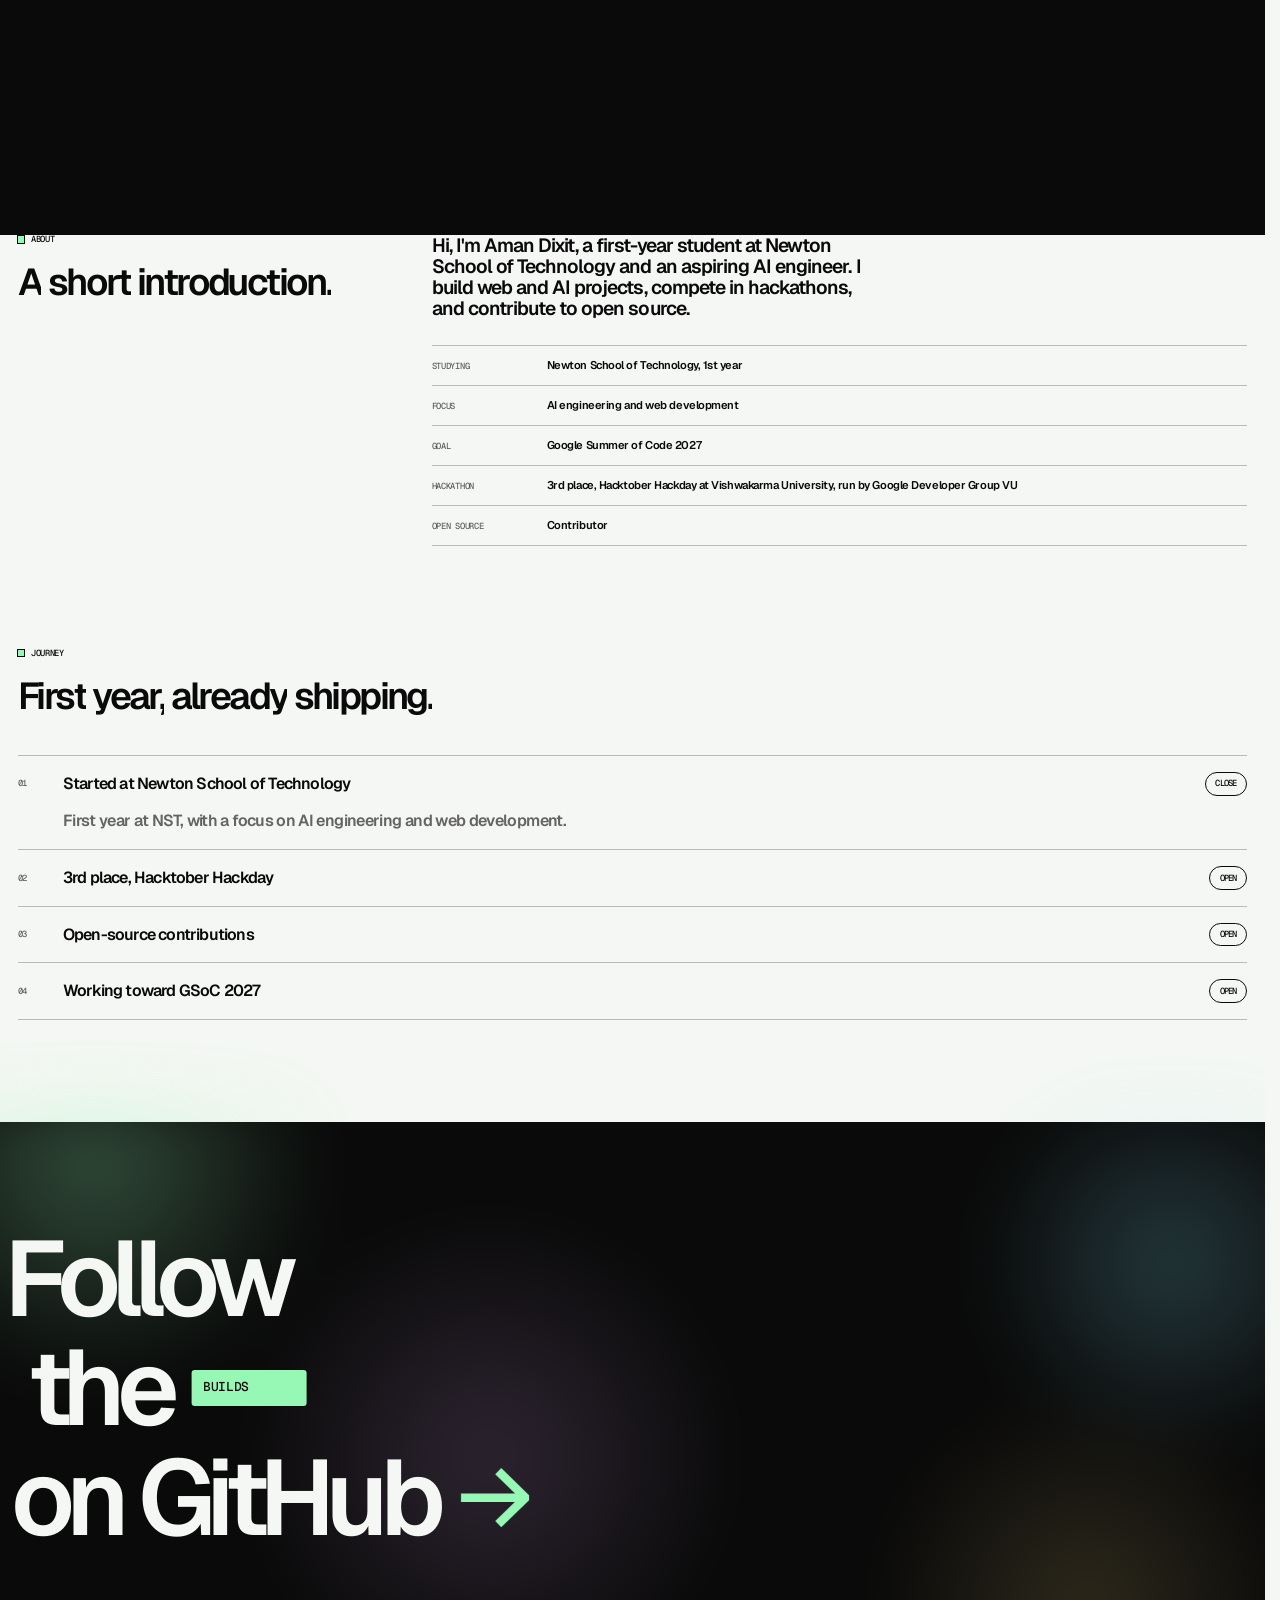
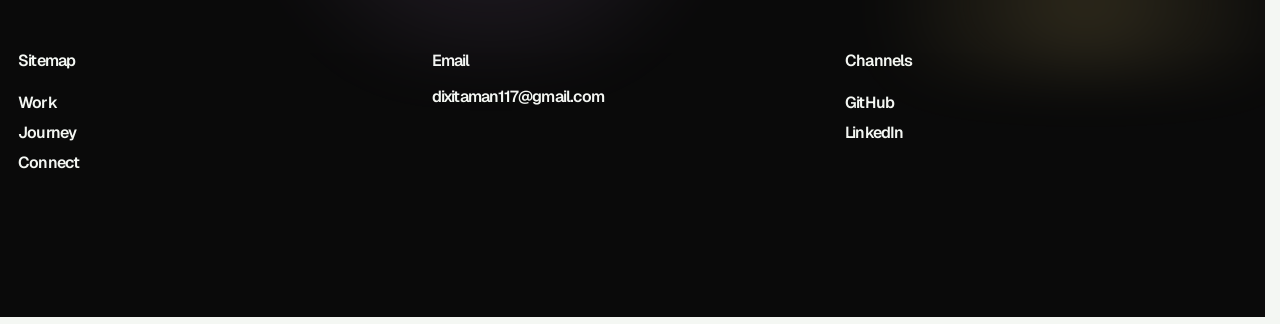
==== commit 8b15e55b: "Add files via upload" ====
--- a/portfolio.html
+++ b/portfolio.html
@@ -895,4 +895,4 @@
 requestAnimationFrame(loop);
 })();
 </script>
-</body></html>
+</body></html>
